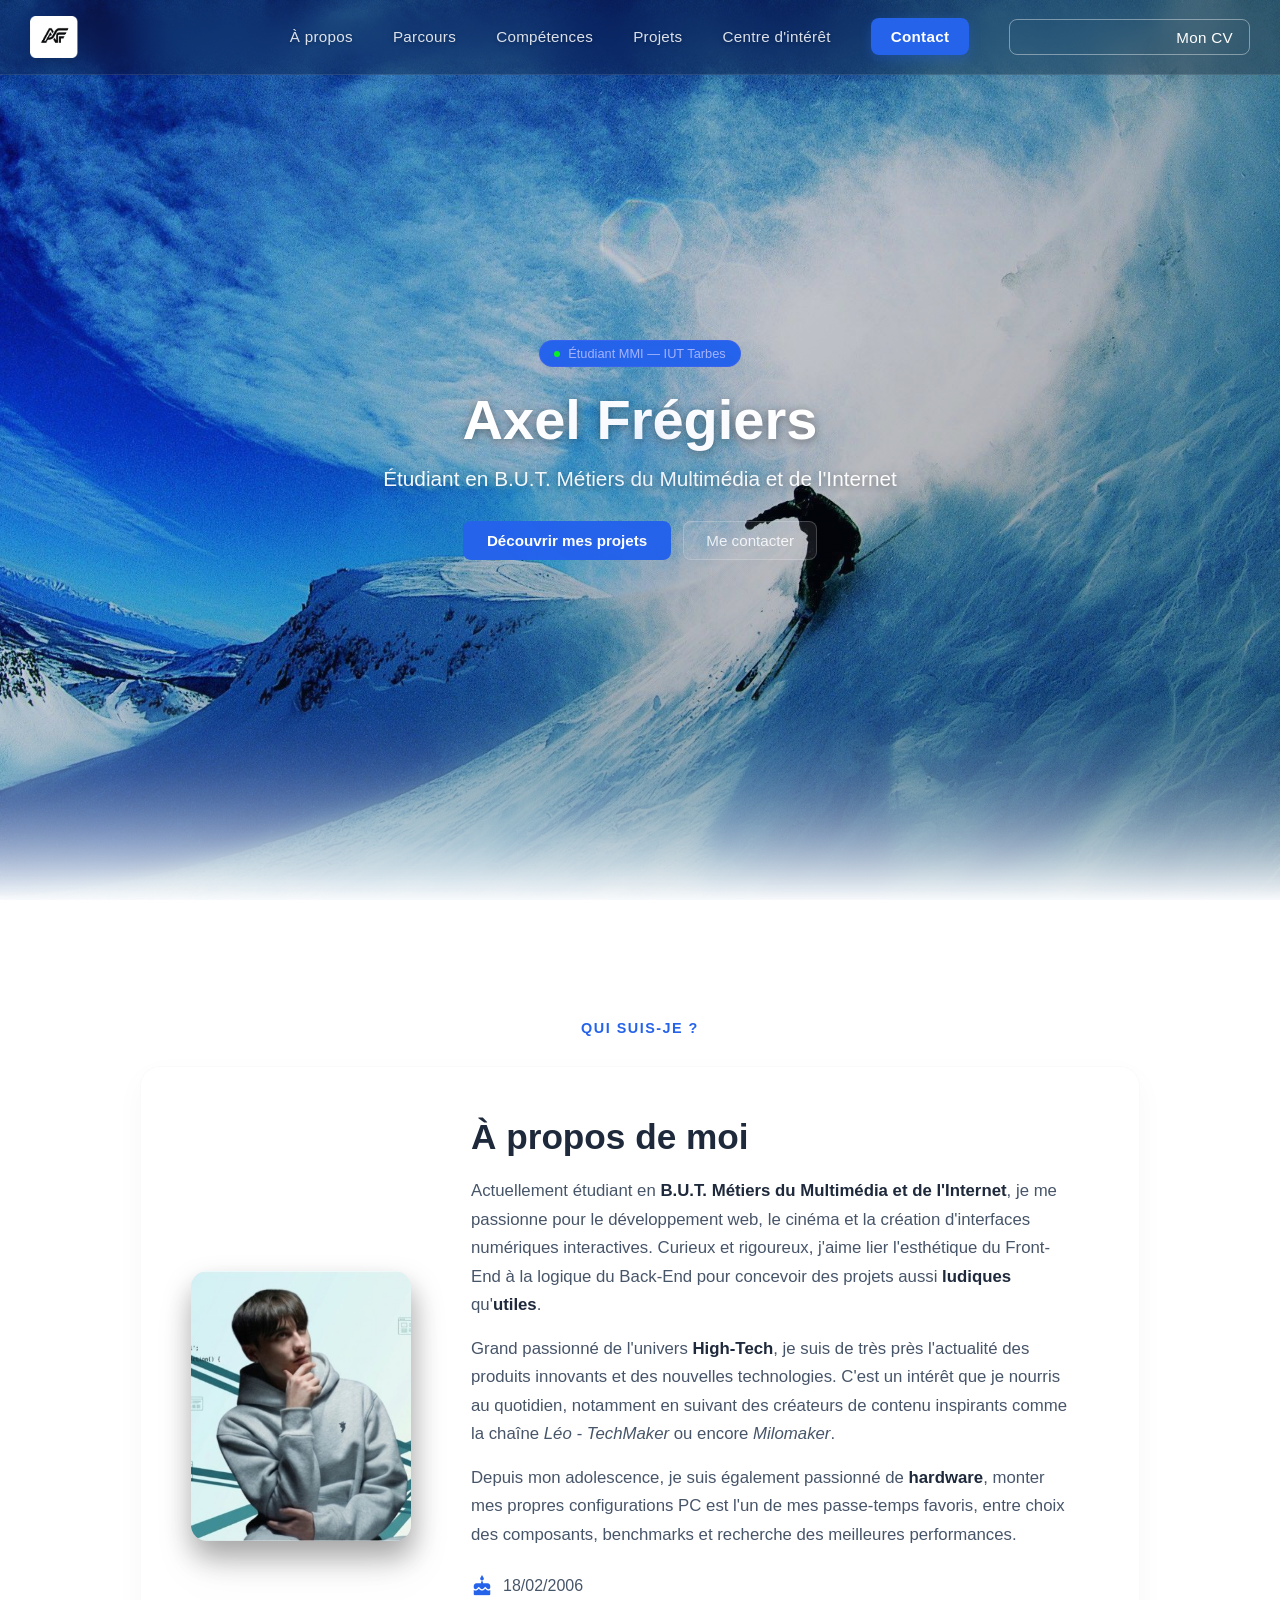
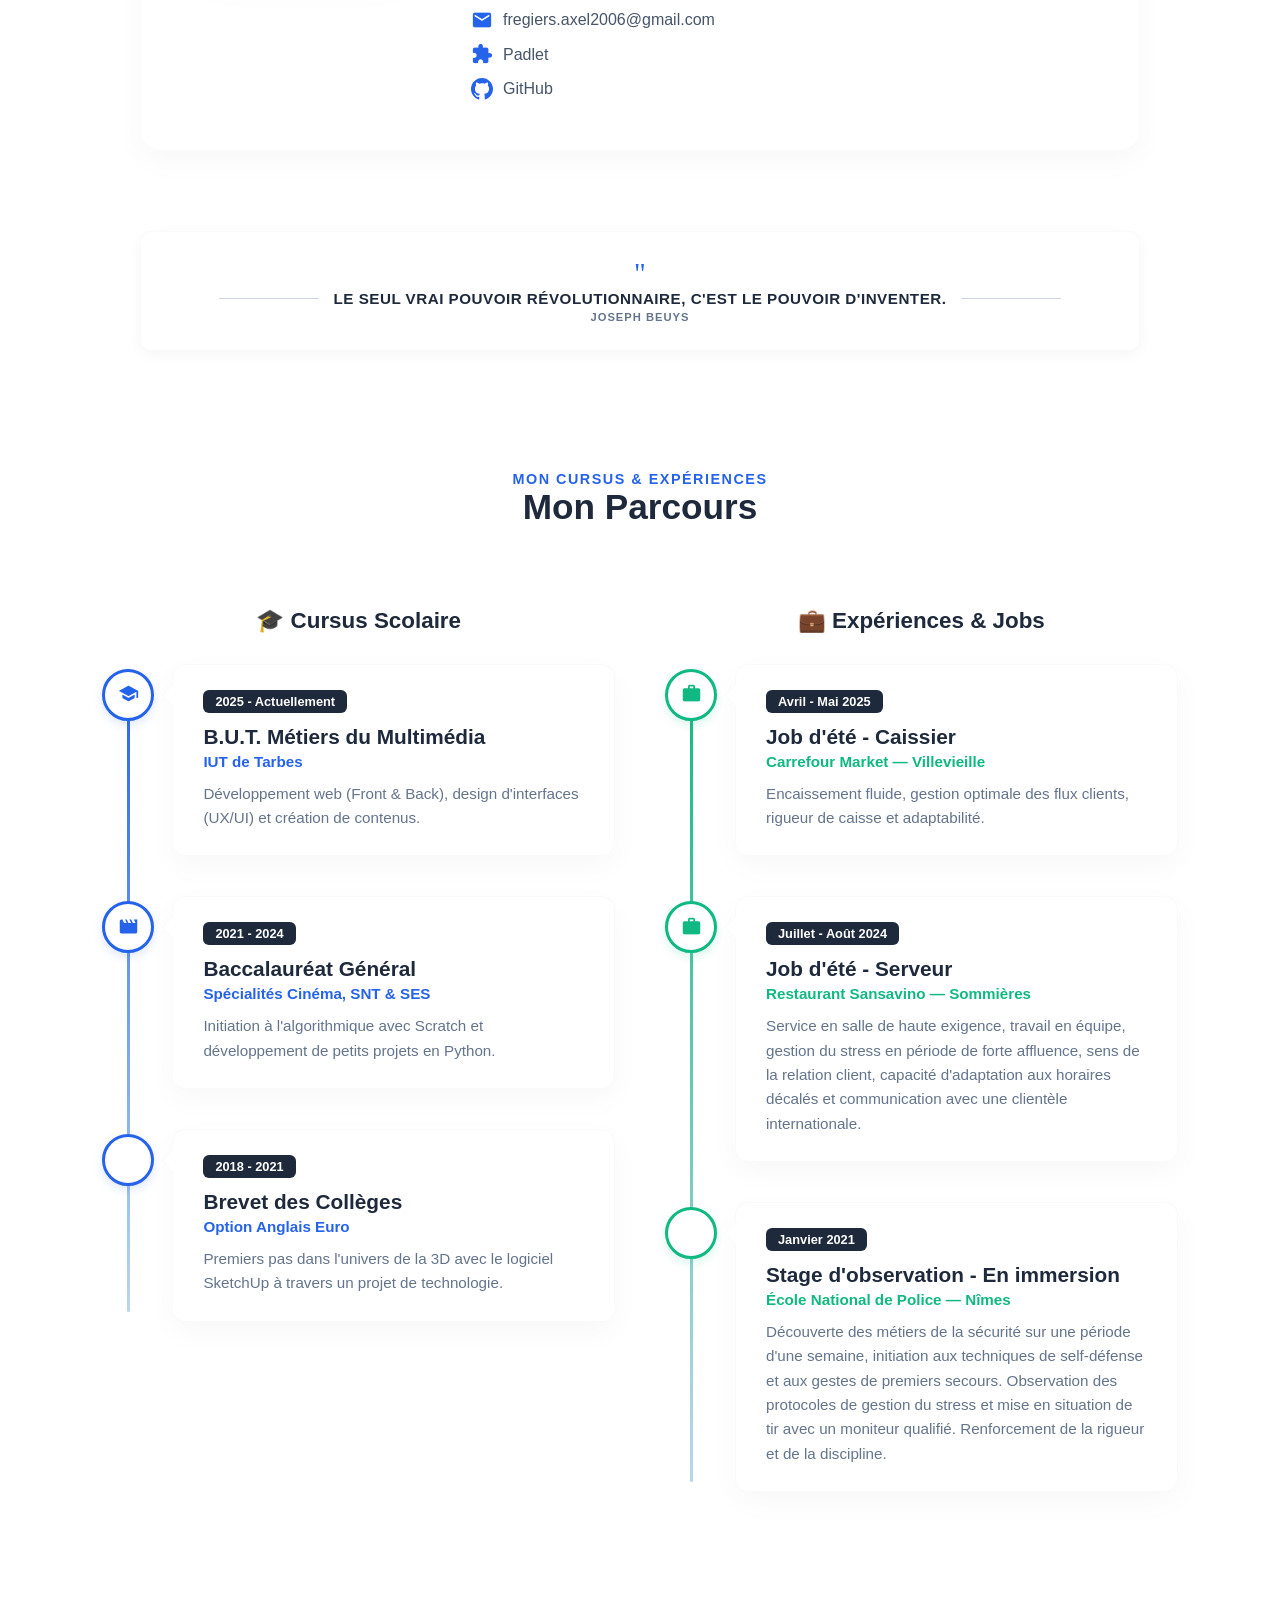
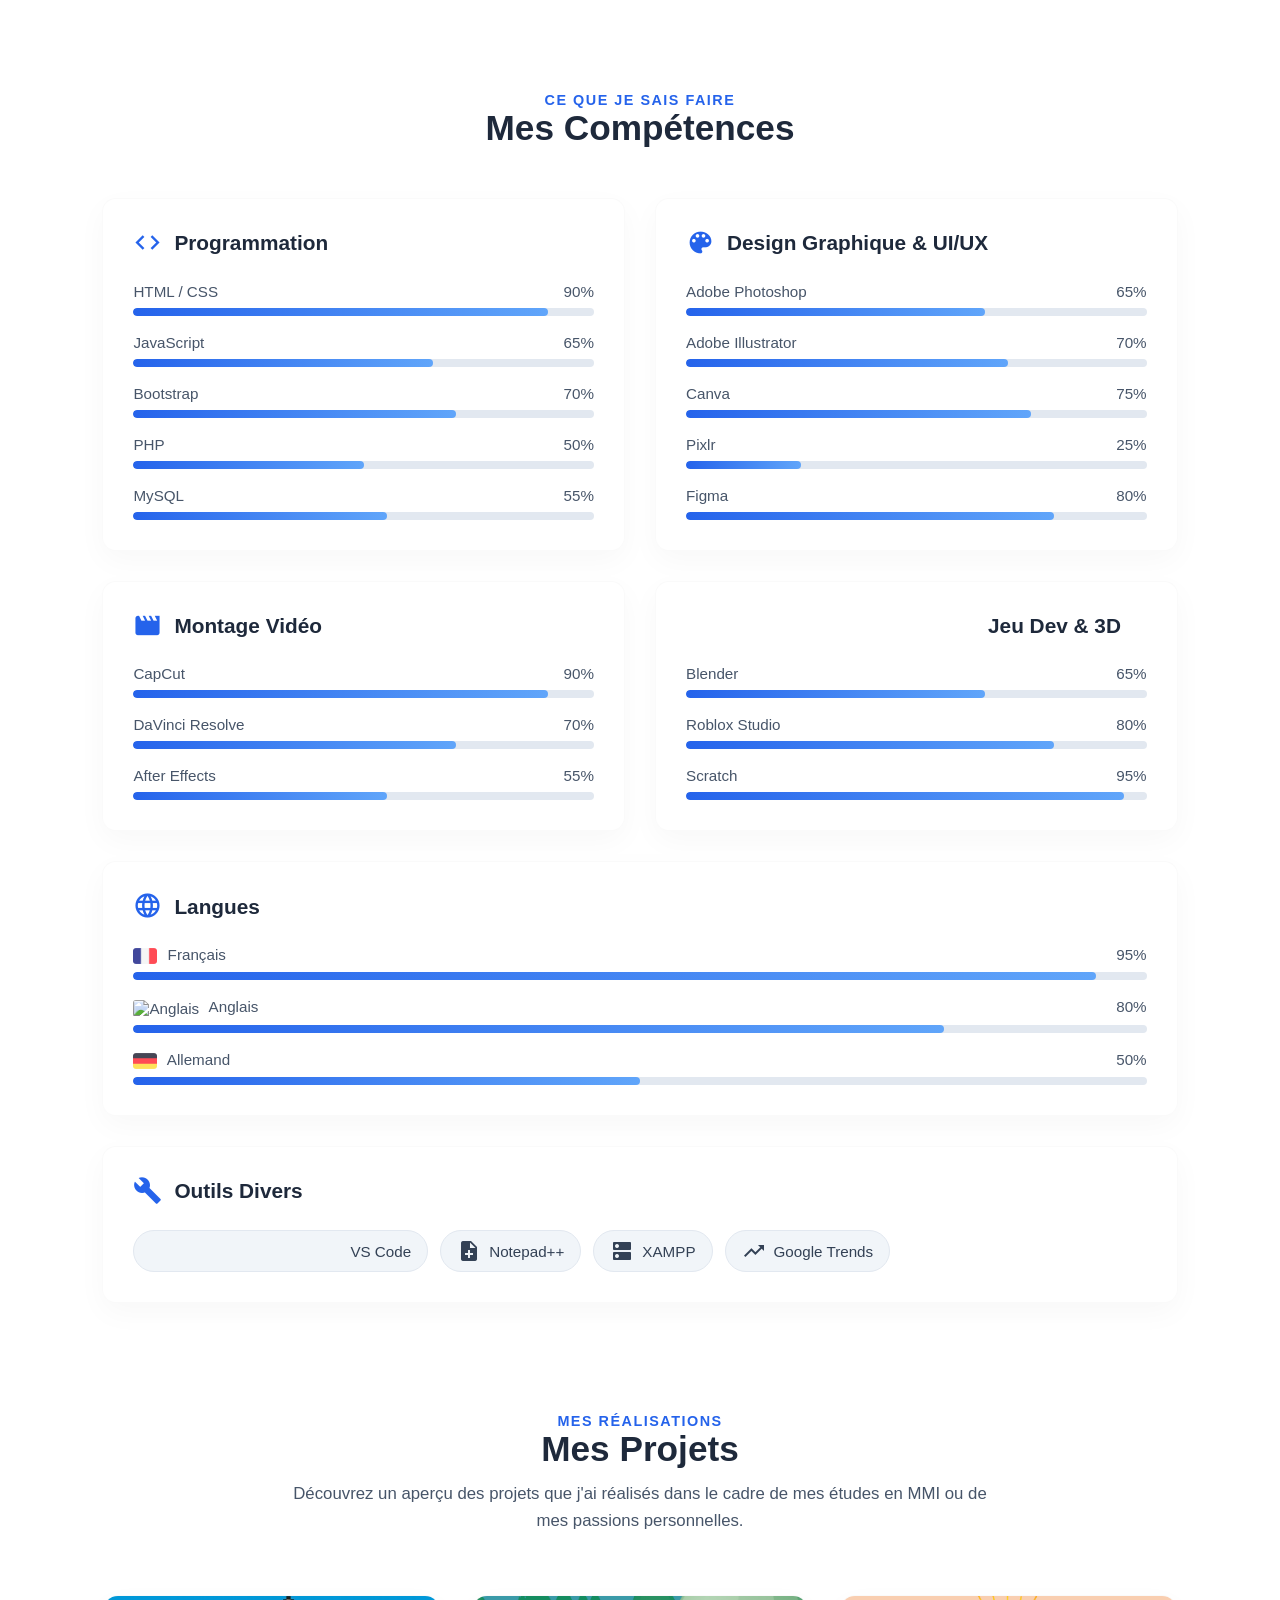
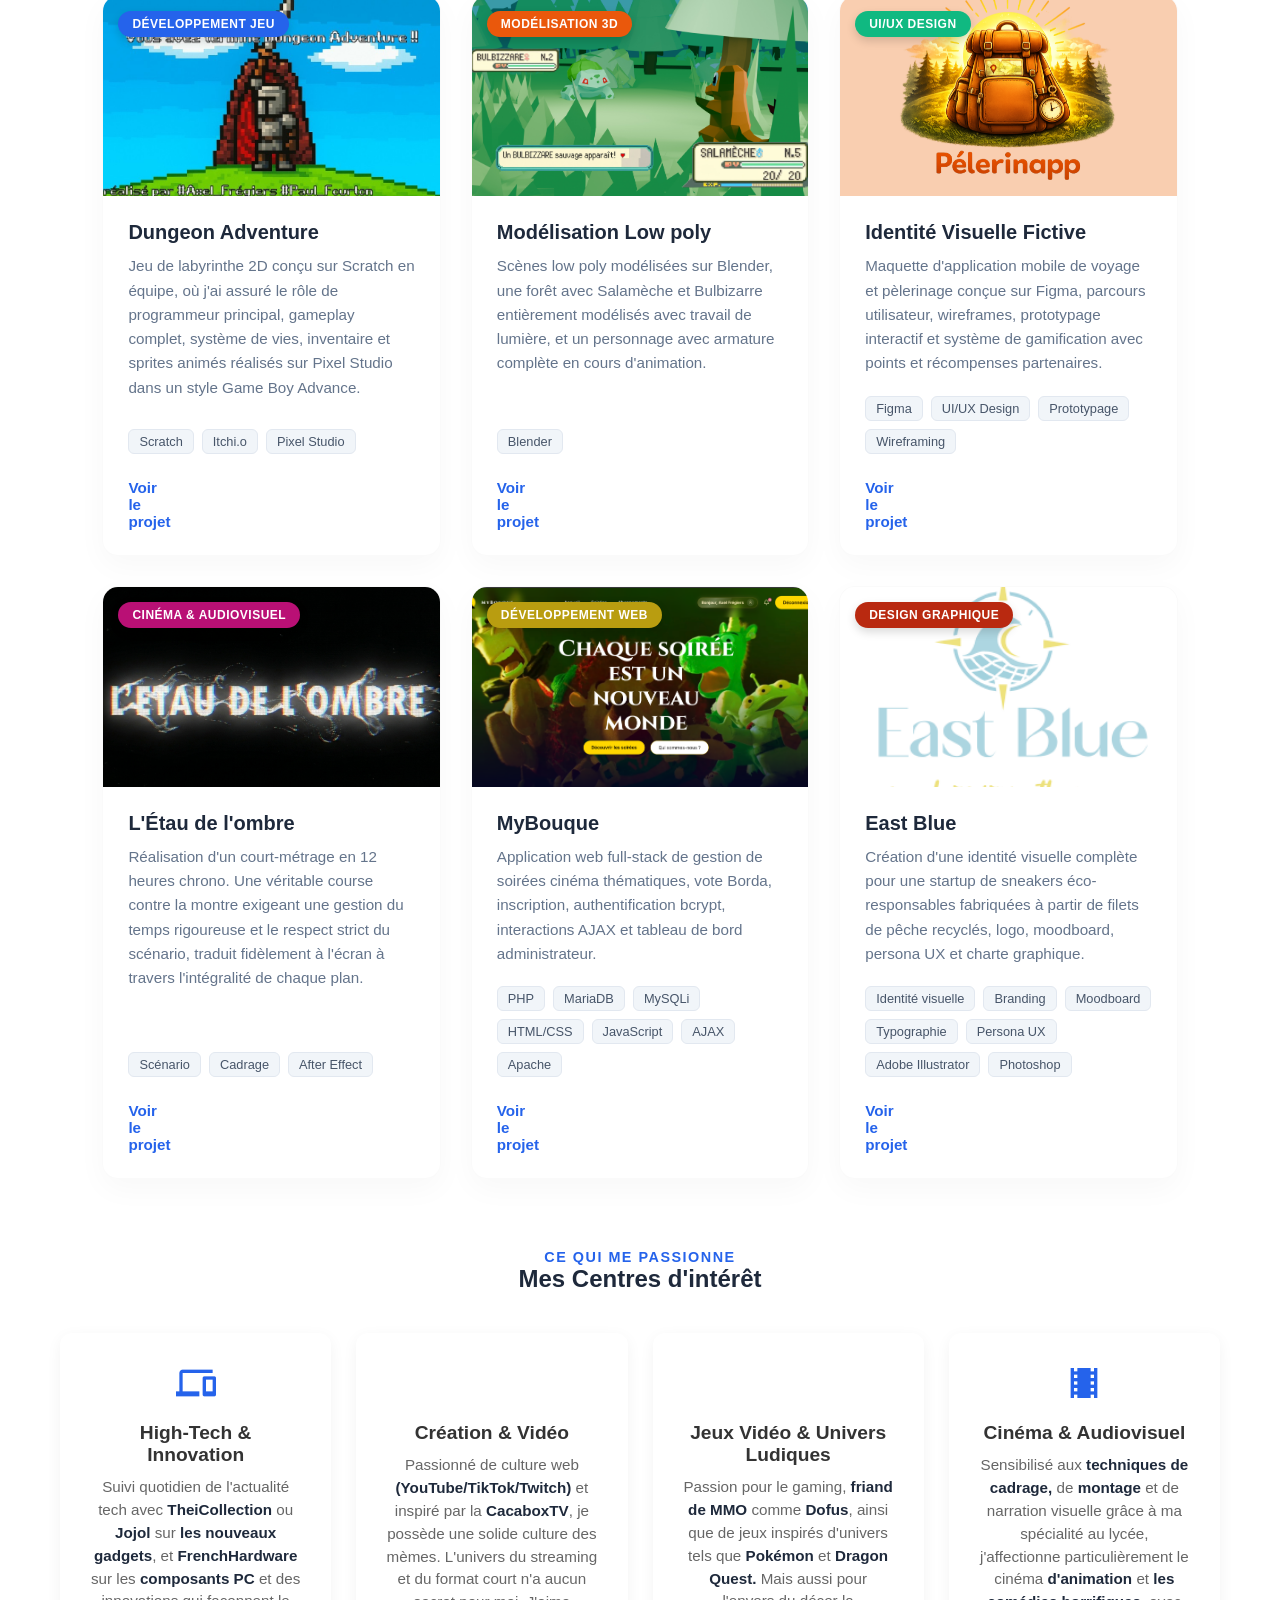
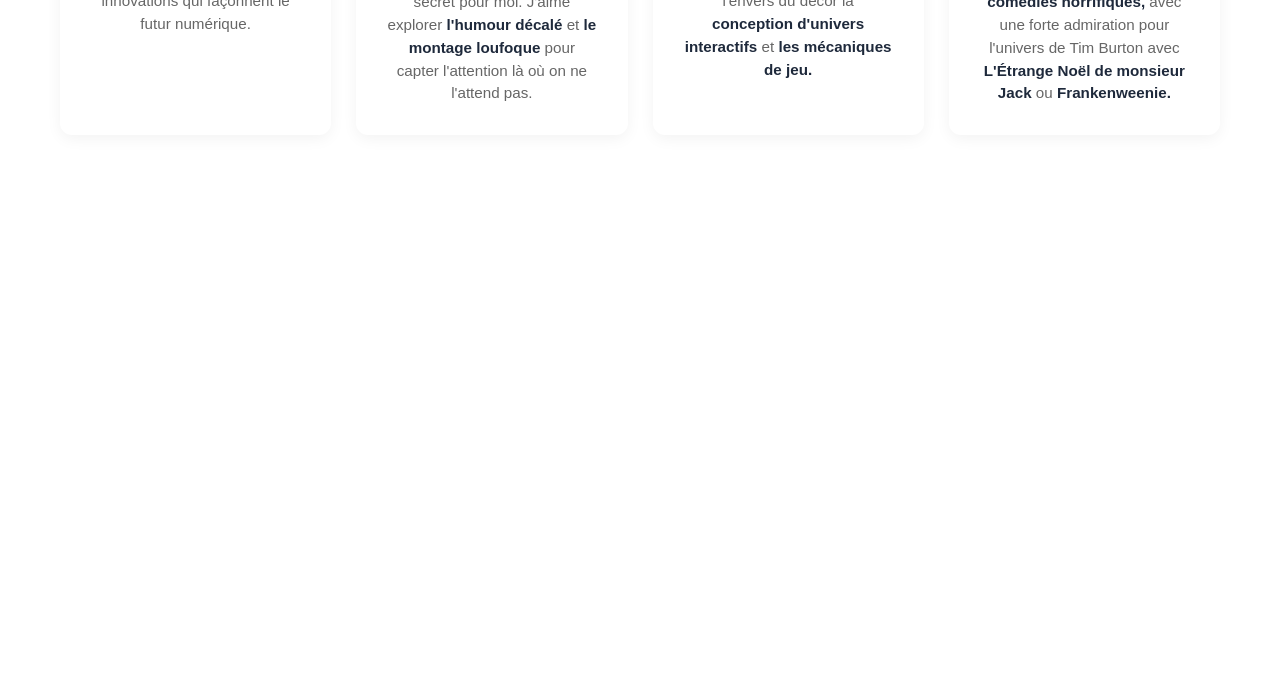
==== index.html @ 41a66f43 "Update index.html" ====
<!DOCTYPE html>
<html lang="fr">

<head>
    <meta charset="UTF-8">
    <meta name="viewport" content="width=device-width, initial-scale=1.0">
    <meta name="author" content="FRÉGIERS Axel">
    <title>Axel Frégiers | Portfolio</title>
    <link rel="stylesheet" href="style.css">
    <link rel="shortcut icon" href="img/icon.png" type="image/png">
    <link rel="stylesheet" href="https://fonts.googleapis.com/icon?family=Material+Icons">
</head>

<body>

    <!-- INTRO LOADER -->
<div id="intro-loader">
    <img src="img/icon-removebg-preview.png" alt="AF" class="loader-logo">
    <div class="loader-bar-wrapper">
        <div class="loader-bar-fill"></div>
    </div>
    <div class="loader-subtitle">Axel Frégiers | Portfolio</div>
</div>




    <div id="mouse-glow"></div>
    <div id="cursor-trail"></div>
    <canvas id="particle-canvas"></canvas>
    <header class="main-header">
        <nav class="navbar">
            <div class="logo">
                <a href="#home"><img src="img/icon.png" alt="Logo Axel Frégiers"></a>
            </div>

            <!-- BOUTON HAMBURGER (mobile uniquement) -->
            <button class="hamburger" id="hamburger-btn" aria-label="Ouvrir le menu" aria-expanded="false">
                <span class="hamburger-line"></span>
                <span class="hamburger-line"></span>
                <span class="hamburger-line"></span>
            </button>

            <!-- OVERLAY sombre derrière le menu mobile -->
            <div class="nav-overlay" id="nav-overlay"></div>
            
            <ul class="nav-links" id="nav-links">
                <!-- Bouton fermer (mobile uniquement) -->
                <li class="nav-close-item">
                    <button class="nav-close-btn" id="nav-close-btn" aria-label="Fermer le menu">
                        <span class="material-icons">close</span>
                    </button>
                </li>
                <li><a href="#about" class="nav-link-item">À propos</a></li>
                <li><a href="#parcours" class="nav-link-item">Parcours</a></li>
                <li><a href="#competences" class="nav-link-item">Compétences</a></li>
                <li><a href="#projets" class="nav-link-item">Projets</a></li>
                <li><a href="#centre" class="nav-link-item">Centre d'intérêt</a></li>
                <li><a href="#contact" class="btn-contact nav-link-item">Contact</a></li>
                <li><a href="./document/CV_Axel_Fregiers_2026.pdf" download="CV_Axel_Fregiers.pdf" class="btn-cv nav-link-item" target="_blank">
                    <span class="material-icons">download</span>
                   Mon CV
                </a></li>
            </ul>
        </nav>
    </header>

    <!-- TOUT TON CONTENU DOIT RESTER DANS LE <main> -->
    <main>
        
        <!-- SECTION 1 : HERO -->
        <section class="hero" id="home">
            
            <div class="hero-content">
                <span class="hero-badge">Étudiant MMI — IUT Tarbes</span>
                <h1>Axel Frégiers</h1>
                <p>Étudiant en B.U.T. Métiers du Multimédia et de l'Internet</p>
                <div class="hero-btns">
                    <a href="#projets" class="btn-primary">Découvrir mes projets</a>
                    <a href="#contact" class="btn-outline">Me contacter</a>
                </div>
            </div>
        </section>

       <!-- SECTION 2 : ABOUT -->
<section id="about" class="abt-container">
    <span class="abt-subtitle reveal">Qui suis-je ?</span>

    <div class="abt-card reveal">
        <div class="abt-img">
            <img src="img/profile.jpeg" alt="Photo de profil d'Axel Frégiers">
        </div>

        <div class="abt-text">
            <h2>À propos de moi</h2>
            
           <p>
    Actuellement étudiant en <strong>B.U.T. Métiers du Multimédia et de l'Internet</strong>, 
    je me passionne pour le développement web, le cinéma et la création d'interfaces numériques interactives. 
    Curieux et rigoureux, j'aime lier l'esthétique du Front-End à la logique du Back-End pour concevoir 
    des projets aussi <strong>ludiques</strong> qu'<strong>utiles</strong>.
</p>

<p>
    Grand passionné de l'univers <strong>High-Tech</strong>, je suis de très près l'actualité des produits innovants 
    et des nouvelles technologies. C'est un intérêt que je nourris au quotidien, notamment en suivant des créateurs 
    de contenu inspirants comme la chaîne <em>Léo - TechMaker</em> ou encore <em>Milomaker</em>.
</p>

<p>
    Depuis mon adolescence, je suis également passionné de <strong>hardware</strong>, monter 
    mes propres configurations PC est l'un de mes passe-temps favoris, entre choix des composants, 
    benchmarks et recherche des meilleures performances.
</p>
            
            <div class="abt-icons">
                <div class="icon-item">
                    <span class="material-icons">cake</span>
                    <span class="icon-text">18/02/2006</span>
                </div>
                <div class="icon-item">
                    <span class="material-icons">mail</span>
                    <span class="icon-text">fregiers.axel2006@gmail.com</span>
                </div>
                <div class="icon-item">
                    <span class="material-icons">extension</span>
                    <span class="icon-text"><a href="https://padlet.com/axelfregiers/porfolio-axel-15xl60ik4n76cm0e" target="_blank">Padlet</a></span>
                </div>
                <div class="icon-item">
    <svg class="material-icons"  xmlns="http://www.w3.org/2000/svg" width="22" height="22" viewBox="0 0 24 24" fill="#2563eb">
        <path d="M12 0C5.374 0 0 5.373 0 12c0 5.302 3.438 9.8 8.207 11.387.599.111.793-.261.793-.577v-2.234c-3.338.726-4.033-1.416-4.033-1.416-.546-1.387-1.333-1.756-1.333-1.756-1.089-.745.083-.729.083-.729 1.205.084 1.839 1.237 1.839 1.237 1.07 1.834 2.807 1.304 3.492.997.107-.775.418-1.305.762-1.604-2.665-.305-5.467-1.334-5.467-5.931 0-1.311.469-2.381 1.236-3.221-.124-.303-.535-1.524.117-3.176 0 0 1.008-.322 3.301 1.23A11.509 11.509 0 0 1 12 5.803c1.02.005 2.047.138 3.006.404 2.291-1.552 3.297-1.23 3.297-1.23.653 1.653.242 2.874.118 3.176.77.84 1.235 1.911 1.235 3.221 0 4.609-2.807 5.624-5.479 5.921.43.372.823 1.102.823 2.222v3.293c0 .319.192.694.801.576C20.566 21.797 24 17.3 24 12c0-6.627-5.373-12-12-12z"/>
    </svg>
    <span class="icon-text"><a href="https://github.com/fregiersaxel2006-svg" target="_blank">GitHub</a></span>
</div>
            </div>  
        </div>
    </div>
</section>

       <!-- SECTION 3 : citation philosophique -->

<section class="philo-container">
    <div class="philo-card reveal">
        <div class="philo-content">
            <span class="philo-icon">"</span>
            <p class="philo-quote">Le seul vrai pouvoir révolutionnaire, c'est le pouvoir d'inventer.</p>
            <span class="philo-author">Joseph Beuys</span>
        </div>
    </div>
</section>


       <!-- SECTION 4 : PARCOURS (TIMELINES MULTIPLES) -->
<section id="parcours" class="timeline-container reveal">
    <div class="timeline-header"> 
        <span class="abt-subtitle">Mon Cursus & Expériences</span>
        <h2>Mon Parcours</h2>
    </div>

    <!-- Conteneur global pour aligner les deux timelines -->
    <div class="timelines-wrapper">

        <!-- ================= TIMELINE ÉTUDES (BLEUE) ================= -->
        <div class="timeline-column">
            <h3 class="timeline-section-title">🎓 Cursus Scolaire</h3>
            <div class="timeline">
                <div class="timeline-line"></div>

                <!-- Élément 1 : B.U.T MMI -->
                <div class="timeline-item">
                    <div class="timeline-dot">
                        <span class="material-icons">school</span>
                    </div>
                    <div class="timeline-content">
                        <span class="timeline-date">2025 - Actuellement</span>
                        <h3>B.U.T. Métiers du Multimédia</h3>
                        <h4>IUT de Tarbes</h4>
                        <p>Développement web (Front & Back), design d'interfaces (UX/UI) et création de contenus.</p>
                    </div>
                </div>

                <!-- Élément 2 : Baccalauréat -->
                <div class="timeline-item">
                    <div class="timeline-dot">
                        <span class="material-icons">movie</span>
                    </div>
                    <div class="timeline-content">
                        <span class="timeline-date">2021 - 2024</span>
                        <h3>Baccalauréat Général</h3>
                        <h4>Spécialités Cinéma, SNT & SES</h4>
                        <p>Initiation à l'algorithmique avec Scratch et développement de petits projets en Python.</p>
                    </div>
                </div>

                <!-- Élément 3 : Brevet -->
                <div class="timeline-item">
                    <div class="timeline-dot">
                        <span class="material-icons">view_in_ar</span>
                    </div>
                    <div class="timeline-content">
                        <span class="timeline-date">2018 - 2021</span>
                        <h3>Brevet des Collèges</h3>
                        <h4>Option Anglais Euro</h4>
                        <p>Premiers pas dans l'univers de la 3D avec le logiciel SketchUp à travers un projet de technologie.</p>
                    </div>
                </div>
            </div>
        </div>

        <!-- ================= TIMELINE JOBS (VERTE) ================= -->
        <div class="timeline-column">
            <h3 class="timeline-section-title">💼 Expériences & Jobs</h3>
            <div class="timeline timeline-pro"> <!-- Note la classe 'timeline-pro' pour cibler le vert -->
                <div class="timeline-line"></div>

                <!-- Job d'été 1 -->
                <div class="timeline-item">
                    <div class="timeline-dot">
                        <span class="material-icons">work</span>
                    </div>
                    <div class="timeline-content">
                        <span class="timeline-date">Avril - Mai 2025</span>
                        <h3>Job d'été - Caissier</h3>
                        <h4>Carrefour Market — Villevieille</h4>
                        <p>Encaissement fluide, gestion optimale des flux clients, rigueur de caisse et adaptabilité.</p>
                    </div>
                </div>

                  <!-- Job d'été 2 -->
                <div class="timeline-item">
                    <div class="timeline-dot">
                        <span class="material-icons">work</span>
                    </div>
                    <div class="timeline-content">
                        <span class="timeline-date">Juillet - Août 2024</span>
                        <h3>Job d'été - Serveur</h3>
                        <h4>Restaurant Sansavino — Sommières</h4>
                        <p>Service en salle de haute exigence, travail en équipe, gestion du stress en période de forte affluence, sens de la relation client, capacité d'adaptation aux horaires décalés et communication avec une clientèle internationale.</p>
                    </div>
                </div>

                   <!-- Job d'été 3 -->
                <div class="timeline-item">
                    <div class="timeline-dot">
                        <span class="material-icons">local_police</span>
                    </div>
                    <div class="timeline-content">
                        <span class="timeline-date">Janvier 2021</span>
                        <h3>Stage d'observation - En immersion </h3>
                        <h4>École National de Police — Nîmes</h4>
                        <p>Découverte des métiers de la sécurité sur une période d'une semaine, initiation aux techniques de self-défense et aux gestes de premiers secours. Observation des protocoles de gestion du stress et mise en situation de tir avec un moniteur qualifié. Renforcement de la rigueur et de la discipline.</p>
                    </div>
                </div>
              
            </div>
        </div>

        

    </div>
</section>

<!-- SECTION 5 : COMPÉTENCES -->
        <section id="competences" class="skills-container reveal">
            <div class="skills-header">
                <span class="abt-subtitle">Ce que je sais faire</span>
                <h2>Mes Compétences</h2>
            </div>

            <div class="skills-grid">
                
                <!-- Catégorie 1 : Programmation -->
                <div class="skills-card">
                    <div class="card-header-icon">
                        <span class="material-icons">code</span>
                        <h3>Programmation</h3>
                    </div>
                    <div class="skills-list">
                        <div class="skill-item">
                            <div class="skill-info"><span>HTML / CSS</span><span>90%</span></div>
                            <div class="progress-bar"><div class="progress-fill" data-width="90%"></div></div>
                        </div>
                        <div class="skill-item">
                            <div class="skill-info"><span>JavaScript</span><span>65%</span></div>
                            <div class="progress-bar"><div class="progress-fill" data-width="65%"></div></div>
                        </div>
                         <div class="skill-item">
                            <div class="skill-info"><span>Bootstrap</span><span>70%</span></div>
                            <div class="progress-bar"><div class="progress-fill" data-width="70%"></div></div>
                        </div>
                        <div class="skill-item">
                            <div class="skill-info"><span>PHP</span><span>50%</span></div>
                            <div class="progress-bar"><div class="progress-fill" data-width="50%"></div></div>
                        </div>
                        <div class="skill-item">
                            <div class="skill-info"><span>MySQL</span><span>55%</span></div>
                            <div class="progress-bar"><div class="progress-fill" data-width="55%"></div></div>
                        </div>
                    </div>
                </div>

                <!-- Catégorie 2 : Logiciels Graphiques -->
                <div class="skills-card">
                    <div class="card-header-icon">
                        <span class="material-icons">palette</span>
                        <h3>Design Graphique & UI/UX</h3>
                    </div>
                    <div class="skills-list">
                        <div class="skill-item">
                            <div class="skill-info"><span>Adobe Photoshop</span><span>65%</span></div>
                            <div class="progress-bar"><div class="progress-fill" data-width="65%"></div></div>
                        </div>
                        <div class="skill-item">
                            <div class="skill-info"><span>Adobe Illustrator</span><span>70%</span></div>
                            <div class="progress-bar"><div class="progress-fill" data-width="70%"></div></div>
                        </div>
                        <div class="skill-item">
                            <div class="skill-info"><span>Canva</span><span>75%</span></div>
                            <div class="progress-bar"><div class="progress-fill" data-width="75%"></div></div>
                        </div>
                        <div class="skill-item">
                            <div class="skill-info"><span>Pixlr</span><span>25%</span></div>
                            <div class="progress-bar"><div class="progress-fill" data-width="25%"></div></div>
                        </div>
                        <div class="skill-item">
                            <div class="skill-info"><span>Figma</span><span>80%</span></div>
                            <div class="progress-bar"><div class="progress-fill" data-width="80%"></div></div>
                        </div>
                    </div>
                </div>

                <!-- Catégorie 3 : Logiciels de Montage -->
                <div class="skills-card">
                    <div class="card-header-icon">
                        <span class="material-icons">movie_creation</span>
                        <h3>Montage Vidéo</h3>
                    </div>
                    <div class="skills-list">
                        <div class="skill-item">
                            <div class="skill-info"><span>CapCut</span><span>90%</span></div>
                            <div class="progress-bar"><div class="progress-fill" data-width="90%"></div></div>
                        </div>
                            <div class="skill-item">
                            <div class="skill-info"><span>DaVinci Resolve</span><span>70%</span></div>
                            <div class="progress-bar"><div class="progress-fill" data-width="70%"></div></div>
                        </div>
                        <div class="skill-item">
                            <div class="skill-info"><span>After Effects</span><span>55%</span></div>
                            <div class="progress-bar"><div class="progress-fill" data-width="55%"></div></div>
                        </div>
                    </div>
                </div>

                <!-- Catégorie 4 : Jeu Dev & 3D -->
                <div class="skills-card">
                    <div class="card-header-icon">
                        <span class="material-icons">view_in_ar</span>
                        <h3>Jeu Dev & 3D</h3>
                    </div>
                    <div class="skills-list">
                        <div class="skill-item">
                            <div class="skill-info"><span>Blender</span><span>65%</span></div>
                            <div class="progress-bar"><div class="progress-fill" data-width="65%"></div></div>
                        </div>
                        <div class="skill-item">
                            <div class="skill-info"><span>Roblox Studio</span><span>80%</span></div>
                            <div class="progress-bar"><div class="progress-fill" data-width="80%"></div></div>
                        </div>
                        <div class="skill-item">
                            <div class="skill-info"><span>Scratch</span><span>95%</span></div>
                            <div class="progress-bar"><div class="progress-fill" data-width="95%"></div></div>
                        </div>
                    </div>
                </div>

                 <!-- Catégorie 5 : Langues -->
<div class="skills-card text-fullwidth">
    <div class="card-header-icon">
        <span class="material-icons">language</span>
        <h3>Langues</h3>
    </div>
    <div class="skills-list">
        <div class="skill-item">
            <div class="skill-info">
                <span><img src="img/fr.png" alt="Français" class="flag-icon"> Français</span>
                <span>95%</span>
            </div>
            <div class="progress-bar"><div class="progress-fill" data-width="95%"></div></div>
        </div>
        <div class="skill-item">
            <div class="skill-info">
                <span><img src="img/uk.png" alt="Anglais" class="flag-icon"> Anglais</span>
                <span>80%</span>
            </div>
            <div class="progress-bar"><div class="progress-fill" data-width="80%"></div></div>
        </div>
        <div class="skill-item">
            <div class="skill-info">
                <span><img src="img/de.png" alt="Allemand" class="flag-icon"> Allemand</span>
                <span>50%</span>
            </div>
            <div class="progress-bar"><div class="progress-fill" data-width="50%"></div></div>
        </div>
    </div>
</div>

                <!-- Catégorie 6 : Outils Divers -->
                <div class="skills-card text-fullwidth">
                    <div class="card-header-icon">
                        <span class="material-icons">build</span>
                        <h3>Outils Divers</h3>
                    </div>
                    <div class="skills-list tools-flex">
                        <div class="tool-tag tag-vscode"><span class="material-icons">terminal</span> VS Code</div>
                        <div class="tool-tag tag-notepad"><span class="material-icons">note_add</span> Notepad++</div>
                        <div class="tool-tag tag-xampp"><span class="material-icons">dns</span> XAMPP</div>
                        <div class="tool-tag tag-trends"><span class="material-icons">trending_up</span> Google Trends</div>
                    </div>
                </div>

            </div>
        </section>

        <section id="projets" class="projects-container reveal">
            <div class="projects-header">
                <span class="abt-subtitle">Mes réalisations</span>
                <h2>Mes Projets</h2>
                <p class="projects-intro">Découvrez un aperçu des projets que j'ai réalisés dans le cadre de mes études en MMI ou de mes passions personnelles.</p>
            </div>

            <div class="projects-grid">
                
                <div class="project-card">
                    <div class="project-img-wrapper">
                        <img src="img/dungeon-adventure.jpg" alt="Capture d'un projet web">
                        <span class="project-badge badge-jeu">Développement Jeu</span>
                    </div>
                    <div class="project-info">
                        <h3>Dungeon Adventure</h3>
                        <p>Jeu de labyrinthe 2D conçu sur Scratch en équipe, où j'ai assuré le rôle de programmeur principal, gameplay complet, système de vies, inventaire et sprites animés réalisés sur Pixel Studio dans un style Game Boy Advance.</p>
                        <div class="project-techs">
                            <span>Scratch</span>
                            <span>Itchi.o</span>
                            <span>Pixel Studio</span>
                        </div>
                        <a href="projets.html#dungeon-adventure" class="btn-project-link">Voir le projet <span class="material-icons">arrow_right_alt</span></a>
                    </div>
                </div>

                <div class="project-card">
                    <div class="project-img-wrapper">
                        <img src="img/blender7.jpg" alt="Capture projet 3D / Jeu">
                        <span class="project-badge badge-3d">Modélisation 3D</span>
                    </div>
                    <div class="project-info">
                        <h3>Modélisation Low poly</h3>
                        <p>Scènes low poly modélisées sur Blender, une forêt avec Salamèche et Bulbizarre entièrement modélisés avec travail de lumière, et un personnage avec armature complète en cours d'animation.</p>
                        <div class="project-techs">
                            <span>Blender</span>
                        </div>
                        <a href="projets.html#3d" class="btn-project-link">Voir le projet <span class="material-icons">arrow_right_alt</span></a>
                    </div>
                </div>

                <div class="project-card">
                    <div class="project-img-wrapper">
                        <img src="img/pelemain.png" alt="Capture d'un projet de design">
                        <span class="project-badge badge-design">UI/UX Design</span>
                    </div>
                    <div class="project-info">
                        <h3>Identité Visuelle Fictive</h3>
                        <p>Maquette d'application mobile de voyage et pèlerinage conçue sur Figma, parcours utilisateur, wireframes, prototypage interactif et système de gamification avec points et récompenses partenaires.</p>
                        <div class="project-techs">
                             <span>Figma</span>
                             <span>UI/UX Design</span>
                             <span>Prototypage</span>
                             <span>Wireframing</span>
                        </div>
                        <a href="projets.html#design" class="btn-project-link">Voir le projet <span class="material-icons">arrow_right_alt</span></a>
                    </div>
                </div>

                 <div class="project-card">
                    <div class="project-img-wrapper">
                        <img src="img/etau-de-lombre.png" alt="Projet cinema étau de l'ombre">
                        <span class="project-badge badge-cinema">Cinéma & Audiovisuel</span>
                    </div>
                    <div class="project-info">
                        <h3>L'Étau de l'ombre</h3>
                        <p>Réalisation d'un court-métrage en 12 heures chrono. Une véritable course contre la montre exigeant une gestion du temps rigoureuse et le respect strict du scénario, traduit fidèlement à l'écran à travers l'intégralité de chaque plan.</p>
                        <div class="project-techs">
                            <span>Scénario</span>
                            <span>Cadrage</span>
                            <span>After Effect</span>
                        </div>
                        <a href="projets.html#cinema" class="btn-project-link">Voir le projet <span class="material-icons">arrow_right_alt</span></a>
                    </div>
                </div>
                
                <div class="project-card">
                    <div class="project-img-wrapper">
                        <img src="img/bouque.png" alt="Projet mybouque">
                        <span class="project-badge badge-web">Développement Web</span>
                    </div>
                    <div class="project-info">
                        <h3>MyBouque</h3>
                        <p>Application web full-stack de gestion de soirées cinéma thématiques, vote Borda, inscription, authentification bcrypt, interactions AJAX et tableau de bord administrateur.</p>
                        <div class="project-techs">
                        <span>PHP</span>
                        <span>MariaDB</span>
                        <span>MySQLi</span>
                        <span>HTML/CSS</span>
                        <span>JavaScript</span>
                        <span>AJAX</span>
                        <span>Apache</span>
                        </div>
                        <a href="projets.html#web" class="btn-project-link">Voir le projet <span class="material-icons">arrow_right_alt</span></a>
                    </div>
                </div>

                  <div class="project-card">
                    <div class="project-img-wrapper">
                        <img src="img/east.png" alt="Projet eastblue">
                        <span class="project-badge badge-graphique">Design Graphique</span>
                    </div>
                    <div class="project-info">
                        <h3>East Blue</h3>
                        <p>Création d'une identité visuelle complète pour une startup de sneakers éco-responsables fabriquées à partir de filets de pêche recyclés, logo, moodboard, persona UX et charte graphique.</p>
                        <div class="project-techs">
                        <span>Identité visuelle</span>
                        <span>Branding</span>
                        <span>Moodboard</span>
                        <span>Typographie</span>
                        <span>Persona UX</span>
                        <span>Adobe Illustrator</span>
                        <span>Photoshop</span>
                        </div>
                        <a href="projets.html#graphique" class="btn-project-link">Voir le projet <span class="material-icons">arrow_right_alt</span></a>
                    </div>
                </div>

            </div>
        </section>
                   
        <!-- SECTION 6 : CENTRE D'INTÉRÊT -->
        <section id="centre" class="interests-container reveal">
            <div class="interests-header">
                <span class="abt-subtitle">Ce qui me passionne</span>
                <h2>Mes Centres d'intérêt</h2>
            </div>

            <div class="interests-grid">
                
                <!-- Passion 1 : High-Tech -->
                <div class="interest-card">
                    <div class="interest-icon">
                        <span class="material-icons">devices</span>
                    </div>
                    <h3>High-Tech & Innovation</h3>
                    <p>Suivi quotidien de l'actualité tech avec <strong>TheiCollection</strong> ou <strong>Jojol</strong> sur <strong>les nouveaux gadgets</strong>, et <strong>FrenchHardware</strong> sur les <strong>composants PC</strong> et des innovations qui façonnent le futur numérique.</p>
                </div>

                <!-- Passion 2 : Création de Contenu -->
                <div class="interest-card">
                    <div class="interest-icon">
                        <span class="material-icons">smart_display</span>
                    </div>
                    <h3>Création & Vidéo</h3>
                    <p>Passionné de culture web <strong>(YouTube/TikTok/Twitch)</strong> et inspiré par la <strong>CacaboxTV</strong>, je possède une solide culture des mèmes. L'univers du streaming et du format court n'a aucun secret pour moi. J'aime explorer <strong>l'humour décalé</strong> et <strong>le montage loufoque</strong> pour capter l'attention là où on ne l'attend pas.</p>
                </div>

                <!-- Passion 3 : Gaming & Game Dev -->
                <div class="interest-card">
                    <div class="interest-icon">
                        <span class="material-icons">sports_esports</span>
                    </div>
                    <h3>Jeux Vidéo & Univers Ludiques</h3>
                    <p>Passion pour le gaming, <strong>friand de MMO</strong> comme <strong>Dofus</strong>, ainsi que de jeux inspirés d'univers tels que <strong>Pokémon</strong> et <strong>Dragon Quest.</strong> Mais aussi pour l'envers du décor la <strong>conception d'univers interactifs</strong> et <strong>les mécaniques de jeu.</strong></p>
                </div>

                <!-- Passion 4 : Cinéma -->
                <div class="interest-card">
                    <div class="interest-icon">
                        <span class="material-icons">theaters</span>
                    </div>
                    <h3>Cinéma & Audiovisuel</h3>
                    <p>Sensibilisé aux <strong>techniques de cadrage,</strong> de <strong>montage</strong> et de narration visuelle grâce à ma spécialité au lycée, j'affectionne particulièrement le cinéma <strong>d'animation</strong> et <strong>les comédies horrifiques,</strong> avec une forte admiration pour l'univers de Tim Burton avec <strong>L'Étrange Noël de monsieur Jack</strong> ou <strong>Frankenweenie.</strong></p>
                </div>

            </div>
        </section>

    </main> 

   <!--SECTION 7 : FOOTER -->

<footer class="main-footer reveal" id="contact">
    <div class="footer-content">
        
        <div class="footer-brand">
            <div class="footer-logos">
                <a href="#home"><img src="img/icon.png" alt="Logo Axel Frégiers" class="footer-logo"></a>
                <a href="https://www.iut-tarbes.fr/" target="_blank"><img src="img/UTTOP-logo.png" alt="Logo IUT Tarbes" class="UTTOP-logo"></a>
            </div>
            
            <div class="footer-title">
                <h3>Axel Frégiers</h3>
                <p>Étudiant en Métiers du Multimédia et de l'Internet. Passionné par l'univers High-Tech, le développement web et le cinéma.</p>
            </div>
        </div>

        <div class="footer-links-col">
            <h4>Navigation</h4>
            <ul class="footer-links">
                <li><a href="#home">Accueil</a></li>
                <li><a href="#about">À propos</a></li>
                <li><a href="#parcours">Parcours</a></li>
                <li><a href="#competences">Compétences</a></li>
                <li><a href="#projets">Projets</a></li>
            </ul>
        </div>

        <div class="footer-contact-col">
            <h4>Contact</h4>
            <div class="footer-contact-item">
                <span class="material-icons">mail</span>
                <a href="mailto:fregiers.axel2006@gmail.com">fregiers.axel2006@gmail.com</a>
            </div>

            <div class="footer-contact-item">
                <svg xmlns="http://www.w3.org/2000/svg" width="20" height="20" viewBox="0 0 127.14 96.36">
                    <path fill="" d="M107.7,8.07A105.15,105.15,0,0,0,81.47,0a72.06,72.06,0,0,0-3.36,6.83A97.68,97.68,0,0,0,49,6.83,72.37,72.37,0,0,0,45.64,0,105.89,105.89,0,0,0,19.39,8.09C2.79,32.65-1.71,56.6.54,80.21h0A105.73,105.73,0,0,0,32.71,96.36,77.7,77.7,0,0,0,39.6,85.25a68.42,68.42,0,0,1-10.85-5.18c.91-.66,1.8-1.34,2.66-2a75.57,75.57,0,0,0,64.32,0c.87.71,1.76,1.39,2.66,2a68.68,68.68,0,0,1-10.87,5.19,77,77,0,0,0,6.89,11.1A105.25,105.25,0,0,0,126.6,80.22h0C129.24,52.84,122.09,29.11,107.7,8.07ZM42.45,65.69C36.18,65.69,31,60,31,53s5-12.74,11.43-12.74S54,46,53.89,53,48.84,65.69,42.45,65.69Zm42.24,0C78.41,65.69,73.25,60,73.25,53s5-12.74,11.44-12.74S96.23,46,96.12,53,91.08,65.69,84.69,65.69Z"/>
                </svg>
                <a href="https://discord.com/users/445197238688415747" target="_blank">Discord</a>
            </div>

            <div class="footer-contact-item">
                <svg xmlns="http://www.w3.org/2000/svg" width="20" height="20" viewBox="0 0 24 24" fill="#94a3b8">
                    <path d="M20.447 20.452h-3.554v-5.569c0-1.328-.027-3.037-1.852-3.037-1.853 0-2.136 1.445-2.136 2.939v5.667H9.351V9h3.414v1.561h.046c.477-.9 1.637-1.85 3.37-1.85 3.601 0 4.267 2.37 4.267 5.455v6.286zM5.337 7.433a2.062 2.062 0 0 1-2.063-2.065 2.064 2.064 0 1 1 2.063 2.065zm1.782 13.019H3.555V9h3.564v11.452zM22.225 0H1.771C.792 0 0 .774 0 1.729v20.542C0 23.227.792 24 1.771 24h20.451C23.2 24 24 23.227 24 22.271V1.729C24 .774 23.2 0 22.222 0h.003z"/>
                </svg>
                <a href="https://www.linkedin.com/in/axel-fregiers-385538313/" target="_blank">LinkedIn</a>
            </div>

            <div class="footer-contact-item">
                <svg xmlns="http://www.w3.org/2000/svg" width="20" height="20" viewBox="0 0 24 24" fill="#94a3b8">
                    <path d="M12 2.163c3.204 0 3.584.012 4.85.07 3.252.148 4.771 1.691 4.919 4.919.058 1.265.069 1.645.069 4.849 0 3.205-.012 3.584-.069 4.849-.149 3.225-1.664 4.771-4.919 4.919-1.266.058-1.644.07-4.85.07-3.204 0-3.584-.012-4.849-.07-3.26-.149-4.771-1.699-4.919-4.92-.058-1.265-.07-1.644-.07-4.849 0-3.204.013-3.583.07-4.849.149-3.227 1.664-4.771 4.919-4.919 1.266-.057 1.645-.069 4.849-.069zm0-2.163c-3.259 0-3.667.014-4.947.072-4.358.2-6.78 2.618-6.98 6.98-.059 1.281-.073 1.689-.073 4.948 0 3.259.014 3.668.072 4.948.2 4.358 2.618 6.78 6.98 6.98 1.281.058 1.689.072 4.948.072 3.259 0 3.668-.014 4.948-.072 4.354-.2 6.782-2.618 6.979-6.98.059-1.28.073-1.689.073-4.948 0 3.259-.014-3.667-.072-4.947-.196-4.354-2.617-6.78-6.979-6.98-1.281-.059-1.69-.073-4.949-.073zm0 5.838a6.162 6.162 0 1 0 0 12.324 6.162 6.162 0 0 0 0-12.324zM12 16a4 4 0 1 1 0-8 4 4 0 0 1 0 8zm6.406-11.845a1.44 1.44 0 1 0 0 2.881 1.44 1.44 0 0 0 0-2.881z"/>
                </svg>
                <a href="https://instagram.com/axel.fr3" target="_blank">Instagram</a>
            </div>
        </div>

    </div>

    <div class="footer-bottom">
        <p>&copy; 2026 Axel Frégiers. N'hésitez pas à me contacter <em style="color: #94a3b8;">par e-mail</em> ou par <em style="color: #94a3b8;"> téléphone</em> si vous avez des questions.</p>
    </div>
</footer>


<script>
const canvas = document.getElementById('particle-canvas');
const ctx    = canvas.getContext('2d');
let   pts    = [];

const CFG = {
    count : 120,      
    size  : 3,        
    speed : 0.3,       
    r: 99, g: 140, b: 255,
    lines : true,
    lineDist: 150,    
};

function resize() {
    canvas.width  = canvas.offsetWidth;
    canvas.height = canvas.offsetHeight;
}
resize();
window.addEventListener('resize', resize);

function mkPt() {
    const s = 0.8 + Math.random() * (CFG.size - 0.8);
    return {
        x    : Math.random() * canvas.width,
        y    : canvas.height + s,
        s,
        spd  : 0.15 + Math.random() * CFG.speed,
        drift: (Math.random() - 0.5) * 0.4,
        op   : 0.4 + Math.random() * 0.6,
    };
}


for (let i = 0; i < CFG.count; i++) {
    const p = mkPt();
    p.y = Math.random() * canvas.height; 
    pts.push(p);
}

function draw() {
    ctx.clearRect(0, 0, canvas.width, canvas.height);
    const {r, g, b} = CFG;

    if (CFG.lines) {
        for (let i = 0; i < pts.length; i++) {
            for (let j = i + 1; j < pts.length; j++) {
                const dx   = pts[i].x - pts[j].x;
                const dy   = pts[i].y - pts[j].y;
                const dist = Math.hypot(dx, dy);
                if (dist < CFG.lineDist) {
                    const alpha = (1 - dist / CFG.lineDist) * 0.5;
                    ctx.beginPath();
                    ctx.strokeStyle = `rgba(${r},${g},${b},${alpha})`;
                    ctx.lineWidth = 0.8;
                    ctx.moveTo(pts[i].x, pts[i].y);
                    ctx.lineTo(pts[j].x, pts[j].y);
                    ctx.stroke();
                }
            }
        }
    }

    pts.forEach(p => {
        p.y -= p.spd;
        p.x += p.drift;

        if (p.y + p.s < 0) {
            p.y    = canvas.height + p.s;
            p.x    = Math.random() * canvas.width;
            p.spd  = 0.15 + Math.random() * CFG.speed;
            p.drift= (Math.random() - 0.5) * 0.4;
        }
        if (p.x < -10) p.x = canvas.width + 10;
        if (p.x > canvas.width + 10) p.x = -10;

        ctx.beginPath();
        ctx.arc(p.x, p.y, p.s, 0, Math.PI * 2);
        ctx.fillStyle = `rgba(${r},${g},${b},${p.op})`;
        ctx.fill();
    });

    requestAnimationFrame(draw);
}
draw();

</script>

<script>
document.addEventListener('mousemove', (e) => {
    const x = e.clientX / window.innerWidth * 100;
    const y = e.clientY / window.innerHeight * 100;
    document.documentElement.style.setProperty('--mouse-x', x + '%');
    document.documentElement.style.setProperty('--mouse-y', y + '%');
});

const particleCanvas = document.createElement('canvas');
particleCanvas.id = 'cursor-particles';
particleCanvas.style.cssText = 'position:fixed;inset:0;z-index:9998;pointer-events:none;';
document.body.appendChild(particleCanvas);
const pCtx = particleCanvas.getContext('2d');

particleCanvas.width = window.innerWidth;
particleCanvas.height = window.innerHeight;
window.addEventListener('resize', () => {
    particleCanvas.width = window.innerWidth;
    particleCanvas.height = window.innerHeight;
});

let cursorX = 0, cursorY = 0;
const particles = [];

document.addEventListener('mousemove', (e) => {
    cursorX = e.clientX;
    cursorY = e.clientY;

    for (let i = 0; i < 1; i++) {
        particles.push({
            x: cursorX,
            y: cursorY,
            vx: (Math.random() - 0.5) * 2,
            vy: (Math.random() - 0.5) * 2 - 1,
            size: Math.random() * 4 + 1,
            opacity: 0.5,
            color: Math.random() > 0.5 ? '37,99,235' : '96,165,250',
        });
    }
});

function drawParticles() {
    pCtx.clearRect(0, 0, particleCanvas.width, particleCanvas.height);

    for (let i = particles.length - 1; i >= 0; i--) {
        const p = particles[i];
        p.x += p.vx;
        p.y += p.vy;
        p.vy += 0.05;
        p.opacity -= 0.02;
        p.size *= 0.97;

        if (p.opacity <= 0) {
            particles.splice(i, 1);
            continue;
        }

        pCtx.beginPath();
        pCtx.arc(p.x, p.y, p.size, 0, Math.PI * 2);
        pCtx.fillStyle = `rgba(${p.color}, ${p.opacity})`;
        pCtx.fill();
    }

    requestAnimationFrame(drawParticles);
}

drawParticles();
</script>
     
<script>
window.addEventListener('load', () => {
    setTimeout(() => {
        document.getElementById('intro-loader').classList.add('hidden');
    }, 1500);
});
</script>

<script>
// --- SCROLL REVEAL ---
const revealEls = document.querySelectorAll('.reveal');
const revealObserver = new IntersectionObserver((entries) => {
    entries.forEach(entry => {
        if (entry.isIntersecting) {
            entry.target.classList.add('visible');
            revealObserver.unobserve(entry.target);
        }
    });
}, { threshold: 0.12 });

revealEls.forEach(el => revealObserver.observe(el));

// --- BARRES DE COMPÉTENCES ANIMÉES ---
const bars = document.querySelectorAll('.progress-fill');

bars.forEach(bar => {
    const target = bar.getAttribute('data-width');
    bar.style.setProperty('--target-width', target);
});

const barObserver = new IntersectionObserver((entries) => {
    entries.forEach(entry => {
        if (entry.isIntersecting) {
            entry.target.classList.add('animated');
            barObserver.unobserve(entry.target);
        }
    });
}, { threshold: 0.3 });

bars.forEach(bar => barObserver.observe(bar));
</script>

<!-- ===================== HAMBURGER MENU SCRIPT ===================== -->
<script>
(function() {
    const btn     = document.getElementById('hamburger-btn');
    const navList = document.getElementById('nav-links');
    const overlay = document.getElementById('nav-overlay');
    const closeBtn = document.getElementById('nav-close-btn');

    function openMenu() {
        navList.classList.add('nav-open');
        overlay.classList.add('overlay-visible');
        btn.classList.add('is-active');
        btn.setAttribute('aria-expanded', 'true');
        document.body.style.overflow = 'hidden';
    }

    function closeMenu() {
        navList.classList.remove('nav-open');
        overlay.classList.remove('overlay-visible');
        btn.classList.remove('is-active');
        btn.setAttribute('aria-expanded', 'false');
        document.body.style.overflow = '';
    }

    btn.addEventListener('click', () => {
        navList.classList.contains('nav-open') ? closeMenu() : openMenu();
    });

    closeBtn.addEventListener('click', closeMenu);
    overlay.addEventListener('click', closeMenu);

    // Ferme le menu au clic sur un lien
    navList.querySelectorAll('.nav-link-item').forEach(link => {
        link.addEventListener('click', closeMenu);
    });
})();
</script>

</body>
</html>
---- style.css ----
/* INTRO LOADER */
#intro-loader {
    position: fixed;
    inset: 0;
    z-index: 999999;
    background: #0f172a;
    display: flex;
    flex-direction: column;
    align-items: center;
    justify-content: center;
    gap: 20px;
    transition: opacity 0.6s ease, visibility 0.6s ease;
}

#intro-loader.hidden {
    opacity: 0;
    visibility: hidden;
    pointer-events: none;
}

.loader-logo {
    width: 90px;
    height: auto;
    filter: invert(1) brightness(2) drop-shadow(0 0 0px #2563eb);
    animation: logoPulse 1.4s ease-in-out infinite;
}

@keyframes logoPulse {
    0%   { filter: invert(1) brightness(1.5) drop-shadow(0 0 4px #2563eb); transform: scale(1); }
    50%  { filter: invert(1) brightness(2)   drop-shadow(0 0 20px #60a5fa) drop-shadow(0 0 40px #2563eb); transform: scale(1.08); }
    100% { filter: invert(1) brightness(1.5) drop-shadow(0 0 4px #2563eb); transform: scale(1); }
}

.loader-bar-wrapper {
    width: 220px;
    height: 3px;
    background: rgba(255, 255, 255, 0.08);
    border-radius: 10px;
    overflow: hidden;
}

.loader-bar-fill {
    height: 100%;
    width: 0%;
    background: linear-gradient(90deg, #2563eb, #60a5fa);
    border-radius: 10px;
    animation: loadBar 1.3s cubic-bezier(0.4, 0, 0.2, 1) forwards;
}

.loader-subtitle {
    font-family: 'Segoe UI', Tahoma, Geneva, Verdana, sans-serif;
    font-size: 0.72rem;
    color: #475569;
    letter-spacing: 3px;
    text-transform: uppercase;
    animation: fadeSlideDown 0.6s ease 0.2s both;
}

@keyframes loadBar {
    0%   { width: 0%; }
    60%  { width: 75%; }
    100% { width: 100%; }
}

@keyframes fadeSlideDown {
    from { opacity: 0; transform: translateY(-10px); }
    to   { opacity: 1; transform: translateY(0); }
}



/* ==========================================================================
   1. RESET & CONFIGURATION GENERALE
   ========================================================================== */
* {
    margin: 0;
    padding: 0;
    box-sizing: border-box;
    user-select: none;
    -webkit-user-drag: none;
}

html {
    scroll-behavior: smooth;
}

body {
    font-family: 'Segoe UI', Tahoma, Geneva, Verdana, sans-serif;
    background: linear-gradient(135deg, #f8fafc, #b9d7ea); 
    background-attachment: fixed; 
    color: #1e293b;           
    min-height: 100vh;
}

.main-header,
main,
.main-footer {
    position: relative;
    z-index: 1;
}
/* ==========================================================================
   2. HEADER & NAVBAR
   ========================================================================== */
.main-header {
    position: fixed;
    width: 100%;
    top: 0;
    left: 0;
    z-index: 1000;
    background: rgba(15, 23, 42, 0.35);
    backdrop-filter: blur(20px);
    -webkit-backdrop-filter: blur(20px);
    border-bottom: 1px solid rgba(255, 255, 255, 0.1);
    box-shadow: 0 4px 30px rgba(0, 0, 0, 0.05);
}

.navbar {
    width: 100%;
    display: flex;
    justify-content:space-between;
    align-items: center;
    padding: 16px 30px;
}

.logo img {
    height: 42px;
    width: auto;
    display: block;
    transition: all 0.3s ease;
    filter: drop-shadow(0 4px 6px rgba(0, 0, 0, 0.15));
}

.logo img:hover {
    transform: scale(1.05);
}

.nav-links {
    display: flex;
    align-items: center;
    list-style: none;
    gap: 40px;
}

.nav-links a {
    text-decoration: none;
    color: #ffffff;
    font-weight: 500;
    font-size: 0.95rem;
    letter-spacing: 0.3px;
    transition: all 0.2s ease;
    position: relative;
    opacity: 0.85;
    text-shadow: 0 1px 4px rgba(0, 0, 0, 0.3); 
}

.nav-links a:hover {
    opacity: 1;
    color: #678aff;
}

.nav-links a:not(.btn-contact)::after {
    content: '';
    position: absolute;
    bottom: -6px;
    left: 0;
    width: 0;
    height: 2px;
    background-color: #678aff;
    transition: all 0.2s ease;
}

.nav-links a:not(.btn-contact):hover::after {
    width: 100%;
}

.nav-links .btn-contact {
    background-color: #2563eb;
    color: white !important;
    padding: 10px 20px;
    border-radius: 8px;
    box-shadow: 0 4px 12px rgba(37, 99, 235, 0.3);
    opacity: 1;
    text-shadow: none;
    font-weight: 600;
}

.nav-links .btn-contact:hover {
    background-color: #1d4ed8;
    transform: translateY(-2px);
    box-shadow: 0 6px 16px rgba(37, 99, 235, 0.4);
}

.btn-cv {
    display: inline-flex;
    align-items: center;
    gap: 6px;
    background: transparent;
    color: white !important;
    border: 1.5px solid rgba(255, 255, 255, 0.4);
    padding: 8px 16px;
    border-radius: 8px;
    text-decoration: none !important;
    font-weight: 500;
    font-size: 0.9rem;
    opacity: 1 !important;
    text-shadow: none !important;
    transition: all 0.2s ease;
}

.btn-cv:hover {
    background: rgba(255, 255, 255, 0.1);
    border-color: rgba(255, 255, 255, 0.7);
    transform: translateY(-2px);
}

.btn-cv .material-icons {
    font-size: 1.1rem;
}

.btn-cv::after {
    display: none !important;
}

/* ==========================================================================
   3. HERO SECTION
   ========================================================================== */
.hero {
    position: relative;
    width: 100%;
    height: 100vh;
    display: flex;
    justify-content: center;
    align-items: center;
    text-align: center;
    background: url('img/background-ski.jpg') no-repeat center center/cover;
    color: #ffffff;
}

#particle-canvas {
    position: fixed;
    inset: 0;
    width: 100%;
    height: 100%;
    pointer-events: none;
    z-index: 0;
}

.hero::before {
    content: '';
    position: absolute;
    top: 0;
    left: 0;
    width: 100%;
    height: 100%;
    background: linear-gradient(135deg, rgba(37, 99, 235, 0.1), rgba(0, 0, 0, 0.4)); 
    z-index: 1;
}

.hero::after {
    content: '';
    position: absolute;
    bottom: 0;
    left: 0;
    width: 100%;
    height: 25%;
    background: linear-gradient(to bottom, rgba(248, 250, 252, 0), #f8fafc);
    backdrop-filter: blur(10px);
    -webkit-backdrop-filter: blur(10px);
    z-index: 2;
    mask-image: linear-gradient(to bottom, transparent, black);
    -webkit-mask-image: linear-gradient(to bottom, transparent, black);
}

.hero-content {
    position: relative;
    z-index: 3;
    max-width: 800px;
    padding: 0 20px;
}

.hero-content h1 {
    font-size: 3.5rem;
    margin-bottom: 15px;
    font-weight: 700;
    text-shadow: 0 2px 10px rgba(0,0,0,0.4);
}

.hero-content p {
    font-size: 1.3rem;
    margin-bottom: 30px;
    opacity: 0.95;
    text-shadow: 0 2px 8px rgba(0,0,0,0.4);
}

.hero-badge {
    display: inline-flex;
    align-items: center;
    gap: 8px;
    background-color: #2563eb;
    border: 1px solid rgba(99, 102, 241, 0.35);
    color: #a5b4fc;
    font-size: 0.8rem;
    font-weight: 500;
    padding: 5px 14px;
    border-radius: 20px;
    margin-bottom: 20px;
}

.hero-badge::before {
    content: '';
    width: 6px;
    height: 6px;
    background: #08f320;
    border-radius: 50%;
    animation: pulse-glow 2s infinite ease-in-out;
}

@keyframes pulse-glow {
    0% {
        transform: scale(1);
        box-shadow: 0 0 0 0 rgba(8, 243, 32, 0.7);
    }
    50% {
        transform: scale(1.2);
        box-shadow: 0 0 12px 4px rgb(0, 255, 26);
    }
    100% {
        transform: scale(1);
        box-shadow: 0 0 0 0 rgba(8, 243, 32, 0);
    }
}

.hero-btns {
    display: flex;
    gap: 12px;
    justify-content: center;
    flex-wrap: wrap;
}

.btn-primary {
    background-color: #2563eb;
    color: white;
    padding: 11px 24px;
    border-radius: 8px;
    text-decoration: none;
    font-weight: 600;
    font-size: 0.95rem;
    transition: background 0.2s, transform 0.2s;
}

.btn-primary:hover {
    background-color: #1d4ed8;
    transform: translateY(-2px);
}

.btn-outline {
    background: rgba(255, 255, 255, 0.08);
    color: rgba(255, 255, 255, 0.85);
    border: 1px solid rgba(255, 255, 255, 0.2);
    padding: 10px 22px;
    border-radius: 8px;
    text-decoration: none;
    font-weight: 500;
    font-size: 0.95rem;
    transition: background 0.2s, transform 0.2s;
}

.btn-outline:hover {
    background: rgba(255, 255, 255, 0.15);
    transform: translateY(-2px);
}

/* ==========================================================================
   4. SECTION ABOUT
   ========================================================================== */
.abt-container {
    width: 100%;
    padding: 120px 8% 80px 8%;
    display: flex;
    flex-direction: column;
    align-items: center;
    gap: 30px;
}

.abt-subtitle {
    display: block;
    color: #2563eb;
    font-size: 0.9rem;
    font-weight: 600;
    text-transform: uppercase;
    letter-spacing: 1.5px;
    text-align: center;
}

.abt-card {
    display: flex;
    align-items: center;
    gap: 60px;
    background-color: #ffffff;
    padding: 50px;
    border-radius: 20px;
    box-shadow: 0 10px 30px rgba(0, 0, 0, 0.03);
    border: 1px solid rgba(0, 0, 0, 0.02);
    width: 100%;
    max-width: 1000px;
}

.abt-img img {
    width: 220px;
    height: 270px;
    border-radius: 16px;
    object-fit: cover;
    box-shadow: 0 20px 40px rgba(0, 0, 0, 0.08);
    transition: transform 0.3s ease;
    flex-shrink: 0;
    filter: drop-shadow(2px 15px 14px rgba(0, 0, 0, 0.304));
}

.abt-img img:hover {
    transform: translateY(-5px);
}

.abt-text {
    max-width: 600px;
}

.abt-text h2 {
    font-size: 2.2rem;
    color: #1e293b;
    margin-bottom: 20px;
    font-weight: 700;
}

.abt-text p {
    font-size: 1.05rem;
    line-height: 1.7;
    color: #475569;
    margin-bottom: 15px;
}

p strong {
    color: #1e293b;
    font-weight: 600;
}

.abt-icons {
    display: flex;
    flex-direction: column;
    gap: 12px;
    margin-top: 25px;
}

.icon-item {
    display: flex;
    align-items: center;
    gap: 10px;
}

.icon-item .material-icons {
    color: #2563eb;
    font-size: 1.4rem;
    transition: transform 0.3s ease;
}

.icon-item .material-icons:hover {
    transform: scale(1.20);
}

.icon-item .icon-text {
    font-size: 1rem;
    color: #475569;
    font-weight: 500;
}

.icon-text a {
    text-decoration: none;
    color: #475569;
}

.icon-text a:hover {
    color: #2563eb;
}

@media (max-width: 768px) {
    .abt-card {
        flex-direction: column;
        text-align: center;
        padding: 30px 20px;
        gap: 30px;
    }

    .abt-img img {
        width: 160px;
        height: 160px;
        border-radius: 50%;
    }

    .abt-icons {
        align-items: center;
    }
}

/* ==========================================================================
   5. SECTION CITATION PHILOSOPHIQUE
   ========================================================================== */

.philo-container {
    width: 100%;
    display: flex;
    flex-direction: column;
    align-items: center;
    gap: 30px;
}

.philo-card {
    display: flex;
    justify-content: center;
    align-items: center;
    background-color: #ffffff;
    height: 120px; 
    padding: 10px 20px;
    border-radius: 12px;
    box-shadow: 0 4px 15px rgba(0, 0, 0, 0.04);
    border: 1px solid rgba(0, 0, 0, 0.02);
    width: 100%;
    max-width: 1000px;
    box-sizing: border-box;
}

.philo-content {
    display: flex;
    flex-direction: column;
    align-items: center;
    justify-content: center;
    position: relative;
    width: 100%;
}

.philo-icon {
    font-family: serif;
    font-size: 1.8rem;
    color: #2563eb;
    line-height: 1;
    margin-bottom: -2px;
}

.philo-quote {
    font-size: 0.95rem;
    font-weight: 600;
    color: #1e293b;
    text-transform: uppercase;
    letter-spacing: 0.5px;
    margin: 4px 0;
    display: flex;
    align-items: center;
    gap: 15px;
    width: 100%;
    justify-content: center;
    transition: color 0.3s ease-in-out;
}

.philo-quote::before,
.philo-quote::after {
    content: "";
    flex: 1;
    max-width: 100px;
    height: 1px;
    background-color: #cbd5e1;
}

.philo-quote:hover {
    color: #2563eb;
}

.philo-author {
    color: #64748b;
    font-size: 0.7rem;
    font-weight: 700;
    text-transform: uppercase;
    letter-spacing: 1px;
}

@media (max-width: 600px) {
    .philo-card {
        height: auto;
        padding: 15px;
    }
    .philo-quote {
        font-size: 0.85rem;
        gap: 8px;
    }
    .philo-quote::before,
    .philo-quote::after {
        max-width: 40px;
    }
}

@media (max-width: 768px) {
    .philo-card {
        text-align: center;
        display: flex;
        flex-direction: column;
        align-items: center;
        justify-content: center;
    }

    .philo-content {
        text-align: center;
        display: flex;
        flex-direction: column;
        align-items: center;
    }

    /* Optionnel : Si vous voulez que la citation elle-même soit bien centrée horizontalement */
    .philo-quote {
        text-align: center;
        margin-left: auto;
        margin-right: auto;
    }

    /* Optionnel : Si l'auteur est un élément en ligne (inline) ou de bloc */
    .philo-author {
        display: block;
        text-align: center;
    }
}
/* ==========================================================================
   5. SECTION PARCOURS (TIMELINE)
   ========================================================================== */
.timeline-container {
    width: 100%;
    padding: 120px 8% 100px 8%;
    display: flex;
    flex-direction: column;
    align-items: center;
}

.timeline-header {
    text-align: center;
    margin-bottom: 60px;
}

.timeline-header h2 {
    font-size: 2.2rem;
    color: #1e293b;
    font-weight: 700;
}

.timeline {
    position: relative;
    max-width: 800px;
    width: 100%;
    margin: 0 auto;
    display: flex;
    flex-direction: column;
    gap: 40px;
}

.timeline-line {
    position: absolute;
    left: 25px;
    top: 10px;
    bottom: 10px;
    width: 3px;
    background: linear-gradient(to bottom, #2563eb, #b9d7ea);
    border-radius: 2px;
}

.timeline-item {
    position: relative;
    display: flex;
    align-items: flex-start;
    padding-left: 70px;
}

.timeline-dot {
    position: absolute;
    left: 0;
    top: 5px;
    width: 52px;
    height: 52px;
    background-color: #ffffff;
    border: 3px solid #2563eb;
    border-radius: 50%;
    display: flex;
    align-items: center;
    justify-content: center;
    z-index: 5;
    box-shadow: 0 4px 10px rgba(37, 99, 235, 0.15);
    transition: all 0.3s ease;
}

.timeline-dot .material-icons {
    color: #2563eb;
    font-size: 1.3rem;
}

.timeline-content {
    background-color: #ffffff;
    padding: 25px 30px;
    border-radius: 14px;
    width: 100%;
    box-shadow: 0 10px 30px rgba(0, 0, 0, 0.03);
    border: 1px solid rgba(0, 0, 0, 0.02);
    position: relative;
    transition: transform 0.3s ease, box-shadow 0.3s ease;
}

.timeline-content::before {
    content: '';
    position: absolute;
    left: -8px;
    top: 22px;
    width: 16px;
    height: 16px;
    background-color: #ffffff;
    transform: rotate(45deg);
    border-left: 1px solid rgba(0, 0, 0, 0.02);
    border-bottom: 1px solid rgba(0, 0, 0, 0.02);
}

.timeline-date {
    display: inline-block;
    background-color: #1e293b;
    color: #ffffff;
    font-size: 0.8rem;
    font-weight: 600;
    padding: 4px 12px;
    border-radius: 6px;
    margin-bottom: 12px;
}

.timeline-content h3 {
    font-size: 1.3rem;
    color: #1e293b;
    margin-bottom: 4px;
}

.timeline-content h4 {
    font-size: 0.95rem;
    color: #2563eb;
    font-weight: 600;
    margin-bottom: 12px;
}

.timeline-content p {
    font-size: 0.95rem;
    color: #64748b;
    line-height: 1.6;
}

.timeline-item:hover .timeline-content {
    transform: translateX(5px);
    box-shadow: 0 15px 35px rgba(37, 99, 235, 0.06);
}

.timeline-item:hover .timeline-dot {
    background-color: #2563eb;
}

.timeline-item:hover .timeline-dot .material-icons {
    color: #ffffff;
}

.timelines-wrapper {
    display: flex;
    gap: 50px;
    width: 100%;
    max-width: 1200px;
    margin-top: 20px;
}

.timeline-column {
    flex: 1;
    min-width: 300px;
}

.timeline-section-title {
    font-size: 1.4rem;
    color: #1e293b;
    margin-bottom: 30px;
    font-weight: 600;
    text-align: center;
}

/* ==========================================================================
   TIMELINE PRO (VARIANTE VERTE)
   ========================================================================== */
.timeline-pro .timeline-line {
    background: linear-gradient(to bottom, #10b981, #b9d7ea);
}

.timeline-pro .timeline-dot {
    border: 3px solid #10b981;
    box-shadow: 0 4px 10px rgba(16, 185, 129, 0.15);
}

.timeline-pro .timeline-dot .material-icons {
    color: #10b981;
}

.timeline-pro .timeline-content h4 {
    color: #10b981;
}

.timeline-pro .timeline-item:hover .timeline-dot {
    background-color: #10b981;
}

.timeline-pro .timeline-item:hover .timeline-content {
    box-shadow: 0 15px 35px rgba(16, 185, 129, 0.06);
}

/* ==========================================================================
   6. SECTION COMPÉTENCES
   ========================================================================== */
.skills-container {
    width: 100%;
    padding: 100px 8%;
    display: flex;
    flex-direction: column;
    align-items: center;
}

.skills-header {
    text-align: center;
    margin-bottom: 50px;
}

.skills-header h2 {
    font-size: 2.2rem;
    color: #1e293b;
    font-weight: 700;
}

.skills-grid {
    display: grid;
    grid-template-columns: repeat(2, 1fr);
    gap: 30px;
    width: 100%;
    max-width: 1200px;
}

.skills-card {
    background-color: #ffffff;
    padding: 30px;
    border-radius: 14px;
    box-shadow: 0 10px 30px rgba(0, 0, 0, 0.03);
    border: 1px solid rgba(0, 0, 0, 0.02);
    transition: transform 0.3s ease;
}

.skills-card:hover {
    transform: translateY(-5px);
}

.card-header-icon {
    display: flex;
    align-items: center;
    gap: 12px;
    margin-bottom: 25px;
}

.card-header-icon .material-icons {
    color: #2563eb;
    font-size: 1.8rem;
}

.card-header-icon h3 {
    font-size: 1.3rem;
    color: #1e293b;
    font-weight: 600;
}

.skills-list {
    display: flex;
    flex-direction: column;
    gap: 18px;
}

.skill-item {
    width: 100%;
}

.skill-info {
    display: flex;
    justify-content: space-between;
    font-size: 0.95rem;
    color: #475569;
    font-weight: 500;
    margin-bottom: 8px;
}

.progress-bar {
    width: 100%;
    height: 8px;
    background-color: #e2e8f0;
    border-radius: 10px;
    overflow: hidden;
}

.progress-fill {
    height: 100%;
    background: linear-gradient(90deg, #2563eb, #60a5fa);
    border-radius: 10px;
}

.text-fullwidth {
    grid-column: span 2;
}

.tools-flex {
    display: flex;
    flex-wrap: wrap;
    gap: 12px;
    flex-direction: row;
}

.tool-tag {
    display: inline-flex;
    align-items: center;
    gap: 8px;
    background-color: #f1f5f9;
    color: #334155;
    padding: 8px 16px;
    border-radius: 30px;
    font-size: 0.95rem;
    font-weight: 500;
    border: 1px solid #e2e8f0;
    transition: all 0.25s ease;
    cursor: default;
}

.tool-tag:hover {
    transform: translateY(-2px);
}

.tool-tag img {
    width: 28px;
    height: 20px;
    object-fit: cover;
    border-radius: 3px;
}

.flag-icon {
    width: 24px;
    height: 16px;
    object-fit: cover;
    border-radius: 3px;
    vertical-align: middle;
    margin-right: 6px;
}

.tool-tag.tag-notepad:hover {
    background-color: #f0fdf4; 
    border-color: #bbf7d0;     
    color: #16a34a;            
    box-shadow: 0 4px 12px rgba(22, 163, 74, 0.1);
}
.tool-tag.tag-notepad:hover .material-icons { color: #16a34a; }

.tool-tag.tag-xampp:hover {
    background-color: #fff7ed; 
    border-color: #ffedd5;    
    color: #ea580c;           
    box-shadow: 0 4px 12px rgba(234, 88, 12, 0.1);
}
.tool-tag.tag-xampp:hover .material-icons { color: #ea580c; }

.tool-tag.tag-vscode:hover {
    background-color: #f0f9ff; 
    border-color: #bae6fd;     
    color: #007acc;            
    box-shadow: 0 4px 12px rgba(0, 122, 204, 0.1);
}
.tool-tag.tag-vscode:hover .material-icons { color: #007acc; }

.tool-tag.tag-trends:hover {
    background-color: #fef2f2; 
    border-color: #fee2e2;     
    color: #dc2626;            
    box-shadow: 0 4px 12px rgba(220, 38, 38, 0.1);
}
.tool-tag.tag-trends:hover .material-icons { color: #dc2626; }

/* ==========================================================================
   7. SECTION PROJETS & CENTRES D'INTERÊT
   ========================================================================== */
.projects-container {
    width: 100%;
    padding: 10px 8%;
    display: flex;
    flex-direction: column;
    align-items: center;
}

.projects-header {
    text-align: center;
    margin-bottom: 60px;
    max-width: 700px;
}

.projects-header h2 {
    font-size: 2.2rem;
    color: #1e293b;
    font-weight: 700;
    margin-bottom: 12px;
}

.projects-intro {
    font-size: 1.05rem;
    color: #475569;
    line-height: 1.6;
}

.projects-grid {
    display: grid;
    grid-template-columns: repeat(3, 1fr);
    gap: 30px;
    width: 100%;
    max-width: 1200px;
}

.project-card {
    background-color: #ffffff;
    border-radius: 16px;
    overflow: hidden; 
    box-shadow: 0 10px 30px rgba(0, 0, 0, 0.03);
    border: 1px solid rgba(0, 0, 0, 0.02);
    display: flex;
    flex-direction: column;
    transition: transform 0.3s ease, box-shadow 0.3s ease;
}

.project-card:hover {
    transform: translateY(-6px);
    box-shadow: 0 20px 40px rgba(37, 99, 235, 0.08);
}

.project-img-wrapper {
    position: relative;
    width: 100%;
    height: 200px;
    overflow: hidden;
}

.project-img-wrapper img {
    width: 100%;
    height: 100%;
    object-fit: cover;
    transition: transform 0.5s ease;
}

.project-card:hover .project-img-wrapper img {
    transform: scale(1.08);
}

.project-badge {
    position: absolute;
    top: 15px;
    left: 15px;
    padding: 6px 14px;
    border-radius: 30px;
    font-size: 0.75rem;
    font-weight: 600;
    text-transform: uppercase;
    letter-spacing: 0.5px;
    color: #ffffff;
    box-shadow: 0 4px 10px rgba(0, 0, 0, 0.15);
}

.badge-jeu { background-color: #2563eb; }    
.badge-3d { background-color: #ea580c; }   
.badge-design { background-color: #10b981; } 
.badge-cinema { background-color: #b91075; } 
.badge-web { background-color: #b99d10; } 
.badge-graphique { background-color: #b92910; } 


.project-info {
    padding: 25px;
    display: flex;
    flex-direction: column;
    flex-grow: 1; 
}

.project-info h3 {
    font-size: 1.25rem;
    color: #1e293b;
    margin-bottom: 10px;
    font-weight: 600;
}

.project-info p {
    font-size: 0.95rem;
    color: #64748b;
    line-height: 1.6;
    margin-bottom: 20px;
}

.project-techs {
    display: flex;
    flex-wrap: wrap;
    gap: 8px;
    margin-bottom: 25px;
    margin-top: auto; 
}

.project-techs span {
    background-color: #f1f5f9;
    color: #475569;
    font-size: 0.8rem;
    font-weight: 500;
    padding: 4px 10px;
    border-radius: 6px;
    border: 1px solid #e2e8f0;
}

.btn-project-link {
    display: inline-flex;
    align-items: center;
    gap: 6px;
    text-decoration: none;
    color: #2563eb;
    font-size: 0.95rem;
    font-weight: 600;
    transition: color 0.2s ease;
}

.btn-project-link .material-icons {
    font-size: 1.2rem;
    transition: transform 0.2s ease;
}

.project-card:hover .btn-project-link { color: #1d4ed8; }
.project-card:hover .btn-project-link .material-icons { transform: translateX(4px); }

/* --- Centres d'intérêt --- */
.interests-container {
    padding: 60px 20px;
    max-width: 1200px;
    margin: 0 auto;
}

.interests-header {
    text-align: center;
    margin-bottom: 40px;
}

.interests-grid {
    display: grid;
    grid-template-columns: repeat(auto-fit, minmax(250px, 1fr));
    gap: 25px;
}

.interest-card {
    background: #ffffff; 
    padding: 30px;
    border-radius: 12px;
    box-shadow: 0 4px 15px rgba(0,0,0,0.05);
    text-align: center;
    transition: transform 0.3s ease;
}

.interest-card:hover { transform: translateY(-5px); }
.interest-icon { margin-bottom: 15px; }
.interest-icon .material-icons { font-size: 40px; color: #2563eb; }
.interest-card h3 { font-size: 1.2rem; margin-bottom: 10px; color: #333; }
.interest-card p { font-size: 0.95rem; color: #666; line-height: 1.5; }

/* ==========================================================================
   8. FOOTER
   ========================================================================== */
.main-footer {
    width: 100%;
    background-color: #1e293b; 
    color: #f8fafc;
    padding: 70px 8% 30px 8%;
    margin-top: 80px; 
    border-top: 1px solid rgba(255, 255, 255, 0.05);
}

.footer-content {
    max-width: 1200px;
    margin: 0 auto;
    display: grid;
    grid-template-columns: 2fr 1fr 1fr; 
    gap: 50px;
    padding-bottom: 40px;
    border-bottom: 1px solid rgba(255, 255, 255, 0.08); 
}

.footer-brand {
    display: flex;
    flex-direction: column;
    gap: 20px;
}

.footer-logos {
    display: flex;
    flex-direction: row;
    align-items: center;
    gap: 20px;
}

.footer-logo, .UTTOP-logo {
    height: 42px;
    width: auto;
    display: block;
    filter: drop-shadow(0 4px 6px rgba(0, 0, 0, 0.2));
    transition: all 0.3s ease;
}

.UTTOP-logo:hover {
    transform: scale(1.15);
}

.footer-logo:hover {
    transform: scale(1.15);
}

.footer-title h3 { 
    font-size: 1.3rem; 
    font-weight: 600; 
    color: #ffffff; 
    margin-bottom: 8px;
}

.footer-title p { 
    font-size: 0.95rem; 
    color: #94a3b8; 
    line-height: 1.6; 
    max-width: 400px; 
}

.footer-content h4 { 
    font-size: 1.05rem; 
    color: #ffffff; 
    font-weight: 600; 
    margin-bottom: 20px; 
    position: relative; 
}

.footer-content h4::after {
    content: '';
    position: absolute;
    bottom: -6px;
    left: 0;
    width: 25px;
    height: 2px;
    background-color: #2563eb; 
}

.footer-links {
    list-style: none;
    display: flex;
    flex-direction: column;
    gap: 12px;
}

.footer-links a {
    text-decoration: none;
    color: #94a3b8;
    font-size: 0.95rem;
    transition: color 0.2s ease, padding-left 0.2s ease;
}

.footer-links a:hover {
    color: #678aff; 
    padding-left: 4px; 
}

.footer-contact-col {
    display: flex;
    flex-direction: column;
    gap: 15px;
}

.footer-contact-item {
    display: flex;
    align-items: center;
    gap: 10px;
    color: #94a3b8;
    font-size: 0.95rem;
}

.footer-contact-item a { 
    color: #94a3b8; 
    text-decoration: none; 
    transition: color 0.2s ease; 
}

.footer-contact-item a:hover { 
    color: #678aff; 
}

.footer-contact-item .material-icons,
.footer-contact-item svg { 
    fill: #2563eb;
    color: #2563eb; 
    font-size: 1.2rem; 
    flex-shrink: 0;
}

.footer-bottom { 
    max-width: 1200px; 
    margin: 0 auto; 
    padding-top: 30px; 
    text-align: center; 
}

.footer-bottom p { 
    font-size: 0.85rem; 
    color: #64748b; 
}

@media (max-width: 768px) {
    /* Oriente et centre le contenu de la colonne contact */
    .footer-contact-col {
        align-items: center; /* Centre les lignes verticalement/horizontalement */
        text-align: center;
    }

    /* Centre le contenu de chaque ligne (icône + texte) */
    .footer-contact-item {
        justify-content: center; /* Aligne l'icône et le lien au centre */
        width: 100%;
    }
    
    /* Si vos titres de colonnes "h4" ont une barre bleue animée, la centrer aussi */
    .footer-content h4::after {
        left: 50%;
        transform: translateX(-50%);
    }
}
/* ==========================================================================
   9. RESPONSIVE DESIGN & MEDIAS QUERIES
   ========================================================================== */
@media (max-width: 992px) {
    .projects-grid { grid-template-columns: repeat(2, 1fr); }
}

@media (max-width: 900px) {
    .timelines-wrapper { flex-direction: column; gap: 60px; }
}

@media (max-width: 768px) {

    .skills-grid { grid-template-columns: 1fr; }
    .text-fullwidth { grid-column: span 1; }

    .footer-content { grid-template-columns: 1fr; gap: 40px; text-align: center; }
    .footer-logo { align-self: center; }
    .footer-brand p { margin: 0 auto; }
    .footer-content h4::after { left: 50%; transform: translateX(-50%); }
    .footer-links a:hover { padding-left: 0; }
}

.footer-contact-item svg {
    fill: #2563eb;
    transition: fill 0.2s ease;
}

.footer-contact-item svg:hover {
    fill: #678aff;
}

@media (max-width: 650px) {
    .projects-grid { grid-template-columns: 1fr; }
    .projects-container { padding: 60px 20px; }
}

@media (max-width: 600px) {
    .timeline-item { padding-left: 55px; }
    .timeline-line { left: 18px; }
    .timeline-dot { width: 40px; height: 40px; }
    .timeline-dot .material-icons { font-size: 1.1rem; }
    .timeline-content { padding: 20px; }
}

body::after {
    content: '';
    position: fixed;
    inset: 0;
    z-index: 2;
    pointer-events: none;
    background: radial-gradient(
        60px circle at var(--mouse-x, 50%) var(--mouse-y, 50%),
        rgba(37, 99, 235, 0.08),
        transparent 70%
    );
}

#mouse-glow {
    position: fixed;
    inset: 0;
    z-index: 9999;
    pointer-events: none;
    background: radial-gradient(
        250px circle at var(--mouse-x, 50%) var(--mouse-y, 50%),
        rgba(37, 99, 235, 0.04),
        transparent 70%
    );
}

/* ==========================================================================
   10. PAGE PROJETS DÉTAILLÉS
   ========================================================================== */

.project-page-container {
    width: 100%;
    padding: 140px 8% 60px 8%;
    display: flex;
    flex-direction: column;
    align-items: center;
    gap: 80px;
}

.project-page-header {
    text-align: center;
    max-width: 700px;
    margin-bottom: 20px;
}

.project-page-header h2 {
    font-size: 2.5rem;
    color: #1e293b;
    font-weight: 700;
    margin-bottom: 12px;
}

.detailed-project-section {
    width: 100%;
    max-width: 1100px;
}

.project-detail-card {
    display: flex;
    align-items: stretch;
    gap: 50px;
    background-color: #ffffff;
    padding: 40px;
    border-radius: 20px;
    box-shadow: 0 10px 30px rgba(0, 0, 0, 0.03);
    border: 1px solid rgba(0, 0, 0, 0.02);
}

.project-reverse .project-detail-card {
    flex-direction: row-reverse;
}

.project-gallery {
    flex: 1.2;
    display: flex;
    flex-direction: column;
    gap: 15px;
    min-width: 320px;
}

.main-img-box {
    width: 100%;
    height: 280px;
    border-radius: 12px;
    overflow: hidden;
    box-shadow: 0 8px 20px rgba(0,0,0,0.05);
}

.sub-images {
    display: grid;
    grid-template-columns: repeat(2, 1fr);
    gap: 15px;
}

.sub-img-box {
    height: 120px;
    border-radius: 10px;
    overflow: hidden;
    box-shadow: 0 4px 12px rgba(0,0,0,0.04);
}

.project-gallery img {
    width: 100%;
    height: 100%;
    object-fit: cover;
    transition: transform 0.4s ease;
}

.project-gallery img:hover {
    transform: scale(1.05);
}

.project-description-content {
    flex: 1;
    display: flex;
    flex-direction: column;
    justify-content: center;
}

.project-meta {
    display: flex;
    align-items: center;
    gap: 12px;
    margin-bottom: 15px;
}

.project-meta .project-badge {
    position: static; 
}

.project-date-badge {
    background-color: #1e293b;
    color: #ffffff;
    font-size: 0.75rem;
    font-weight: 600;
    padding: 5px 12px;
    border-radius: 30px;
}

.project-description-content h3 {
    font-size: 2rem;
    color: #1e293b;
    margin-bottom: 15px;
    font-weight: 700;
}

.project-long-text {
    font-size: 1.05rem;
    line-height: 1.7;
    color: #475569;
    margin-bottom: 15px;
}

.project-buttons {
    display: flex;
    flex-wrap: wrap;
    gap: 12px;
    margin-top: 10px;
}

.project-description-content .btn-primary {
    align-self: flex-start;
    display: inline-flex;
    align-items: center;
    gap: 8px;
}

@media (max-width: 900px) {
    .project-detail-card,
    .project-reverse .project-detail-card {
        flex-direction: column;
        padding: 25px;
        gap: 30px;
    }
    
    .project-gallery {
        min-width: 100%;
    }

    .main-img-box {
        height: 220px;
    }
}

.viewer-3d-wrapper {
    width: 100%;
    height: 400px;
    border-radius: 16px;
    overflow: hidden;
    position: relative;
    background: linear-gradient(135deg, #0f172a, #1e293b);
    box-shadow: 0 10px 30px rgba(0, 0, 0, 0.15);
    margin-top: 30px;
}

#canvas-3d {
    width: 100% !important;
    height: 100% !important;
    display: block;
}

.viewer-hint {
    position: absolute;
    bottom: 14px;
    left: 50%;
    transform: translateX(-50%);
    background: rgba(255, 255, 255, 0.08);
    backdrop-filter: blur(8px);
    border: 1px solid rgba(255, 255, 255, 0.12);
    color: rgba(255, 255, 255, 0.7);
    font-size: 0.75rem;
    padding: 6px 14px;
    border-radius: 20px;
    display: flex;
    align-items: center;
    gap: 6px;
    pointer-events: none;
    letter-spacing: 0.5px;
}

.viewer-hint .material-icons {
    font-size: 1rem;
    color: #60a5fa;
}

/* LIGHTBOX */
.lightbox-overlay {
    display: none;
    position: fixed;
    inset: 0;
    z-index: 99999;
    background: rgba(0, 0, 0, 0.85);
    backdrop-filter: blur(8px);
    justify-content: center;
    align-items: center;
    cursor: zoom-out;
}

.lightbox-overlay.active {
    display: flex;
}

#lightbox-img {
    max-width: 90vw;
    max-height: 90vh;
    border-radius: 12px;
    box-shadow: 0 20px 60px rgba(0, 0, 0, 0.5);
    object-fit: contain;
    cursor: default;
}

.lightbox-close {
    position: absolute;
    top: 20px;
    right: 20px;
    background: rgba(255, 255, 255, 0.1);
    border: 1px solid rgba(255, 255, 255, 0.2);
    color: white;
    border-radius: 50%;
    width: 44px;
    height: 44px;
    display: flex;
    align-items: center;
    justify-content: center;
    cursor: pointer;
    transition: background 0.2s;
}

.lightbox-close:hover {
    background: rgba(255, 255, 255, 0.2);
}

/* ==========================================================================
   RESPONSIVE POUR LA PAGE PROJETS DÉTAILLÉS
   ========================================================================== */
@media (max-width: 900px) {
    /* 1. Force le conteneur principal à s'adapter à l'écran */
    .project-page-container {
        padding: 100px 4% 40px 4%;
        gap: 40px;
    }

    /* 2. Aligne les cartes de projet en colonne verticale */
    .project-detail-card, 
    .project-reverse .project-detail-card {
        flex-direction: column !important; /* !important casse le style en ligne du projet 3D */
        padding: 20px;
        gap: 25px;
        align-items: stretch;
    }

    /* 3. Force la sous-structure personnalisée du projet 3D à passer en colonne */
    .project-detail-card > div[style*="display:flex"] {
        flex-direction: column !important;
        gap: 25px !important;
    }

    /* 4. Réajuste les dimensions des galeries d'images */
    .project-gallery {
        min-width: 100% !important;
        width: 100%;
    }

    .main-img-box {
        height: 200px; /* Réduit la hauteur de l'image principale sur petit écran */
    }

    .sub-img-box {
        height: 80px; /* Réduit la hauteur des miniatures */
    }

    /* 5. Ajuste l'espace du contenu texte */
    .project-description-content {
        width: 100%;
        padding: 0;
        text-align: left;
    }

    /* 6. Aligne les boutons d'action proprement */
    .project-buttons {
        display: flex;
        flex-direction: column;
        gap: 10px;
        width: 100%;
    }

    .project-buttons .btn-primary {
        text-align: center;
        justify-content: center;
        width: 100%;
    }

    /* 7. Redimensionne le canvas de la visionneuse 3D */
    .viewer-3d-wrapper {
        height: 250px; 
        width: 100%;
    }
}

/* ==========================================================================
   SCROLL REVEAL ANIMATION
   ========================================================================== */
.reveal {
    opacity: 0;
    transform: translateY(40px);
    transition: opacity 0.6s ease, transform 0.6s ease;
}

.reveal.visible {
    opacity: 1;
    transform: translateY(0);
}

.reveal-delay-1 { transition-delay: 0.1s; }
.reveal-delay-2 { transition-delay: 0.2s; }
.reveal-delay-3 { transition-delay: 0.3s; }
.reveal-delay-4 { transition-delay: 0.4s; }
.reveal-delay-5 { transition-delay: 0.5s; }

/* ==========================================================================
   BARRES DE COMPÉTENCES ANIMÉES
   ========================================================================== */
.progress-fill {
    width: 0% !important;
    transition: width 1.2s cubic-bezier(0.4, 0, 0.2, 1);
}

.progress-fill.animated {
    width: var(--target-width) !important;
}

/* ==========================================================================
   HAMBURGER MENU — MOBILE UNIQUEMENT (max-width: 900px)
   Aucun impact sur l'affichage PC (>900px)
   ========================================================================== */

/* Bouton hamburger : masqué sur PC */
.hamburger {
    display: none;
    flex-direction: column;
    justify-content: center;
    align-items: center;
    gap: 5px;
    width: 40px;
    height: 40px;
    background: transparent;
    border: 1.5px solid rgba(255, 255, 255, 0.3);
    border-radius: 8px;
    cursor: pointer;
    padding: 0;
    z-index: 1100;
    transition: border-color 0.2s ease;
    flex-shrink: 0;
}

.hamburger:hover {
    border-color: rgba(255, 255, 255, 0.6);
}

.hamburger-line {
    display: block;
    width: 20px;
    height: 2px;
    background-color: #ffffff;
    border-radius: 2px;
    transition: transform 0.3s ease, opacity 0.3s ease;
    transform-origin: center;
}

/* Animation X quand ouvert */
.hamburger.is-active .hamburger-line:nth-child(1) {
    transform: translateY(7px) rotate(45deg);
}
.hamburger.is-active .hamburger-line:nth-child(2) {
    opacity: 0;
    transform: scaleX(0);
}
.hamburger.is-active .hamburger-line:nth-child(3) {
    transform: translateY(-7px) rotate(-45deg);
}

/* Overlay sombre derrière le panneau */
.nav-overlay {
    display: none;
    position: fixed;
    inset: 0;
    background: rgba(0, 0, 0, 0.5);
    z-index: 1050;
    backdrop-filter: blur(2px);
    -webkit-backdrop-filter: blur(2px);
}

.nav-overlay.overlay-visible {
    display: block;
}

/* Bouton fermer (masqué sur PC) */
.nav-close-item {
    display: none;
}

@media (max-width: 900px) {

    /* Affiche le bouton hamburger */
    .hamburger {
        display: flex;
    }

    /* Panneau latéral mobile (slide depuis la droite) */
    .nav-links {
        position: fixed;
        top: 0;
        right: -100%;
        width: min(300px, 80vw);
        height: 100vh;
        background: rgba(15, 23, 42, 0.97);
        backdrop-filter: blur(20px);
        -webkit-backdrop-filter: blur(20px);
        border-left: 1px solid rgba(255, 255, 255, 0.08);
        flex-direction: column;
        align-items: flex-start;
        gap: 0;
        padding: 20px 0 40px 0;
        z-index: 1100;
        transition: right 0.35s cubic-bezier(0.4, 0, 0.2, 1);
        overflow-y: auto;
    }

    /* Panneau visible */
    .nav-links.nav-open {
        right: 0;
    }

    /* Affiche le bouton fermer */
    .nav-close-item {
        display: flex;
        justify-content: flex-end;
        width: 100%;
        padding: 10px 20px 20px 20px;
        border-bottom: 1px solid rgba(255, 255, 255, 0.08);
        margin-bottom: 10px;
    }

    .nav-close-btn {
        background: transparent;
        border: 1.5px solid rgba(255, 255, 255, 0.2);
        border-radius: 8px;
        color: #ffffff;
        width: 36px;
        height: 36px;
        display: flex;
        align-items: center;
        justify-content: center;
        cursor: pointer;
        transition: background 0.2s ease;
    }

    .nav-close-btn:hover {
        background: rgba(255, 255, 255, 0.1);
    }

    .nav-close-btn .material-icons {
        font-size: 1.2rem;
    }

    /* Chaque li prend toute la largeur */
    .nav-links li {
        width: 100%;
    }

    /* Liens texte dans le panneau */
    .nav-links a {
        display: block;
        width: 100%;
        padding: 14px 28px;
        font-size: 1rem;
        opacity: 1;
        border-bottom: 1px solid rgba(255, 255, 255, 0.05);
    }

    /* Supprime le soulignement animé */
    .nav-links a:not(.btn-contact)::after {
        display: none;
    }

    /* Bouton Contact */
    .nav-links .btn-contact {
        margin: 20px 20px 8px 20px;
        width: calc(100% - 40px);
        text-align: center;
        border-radius: 10px;
        padding: 12px 20px;
        box-sizing: border-box;
    }

    /* Bouton CV */
    .btn-cv {
        margin: 0 20px;
        width: calc(100% - 40px);
        justify-content: center;
        border-radius: 10px;
        padding: 12px 20px;
        box-sizing: border-box;
    }
}
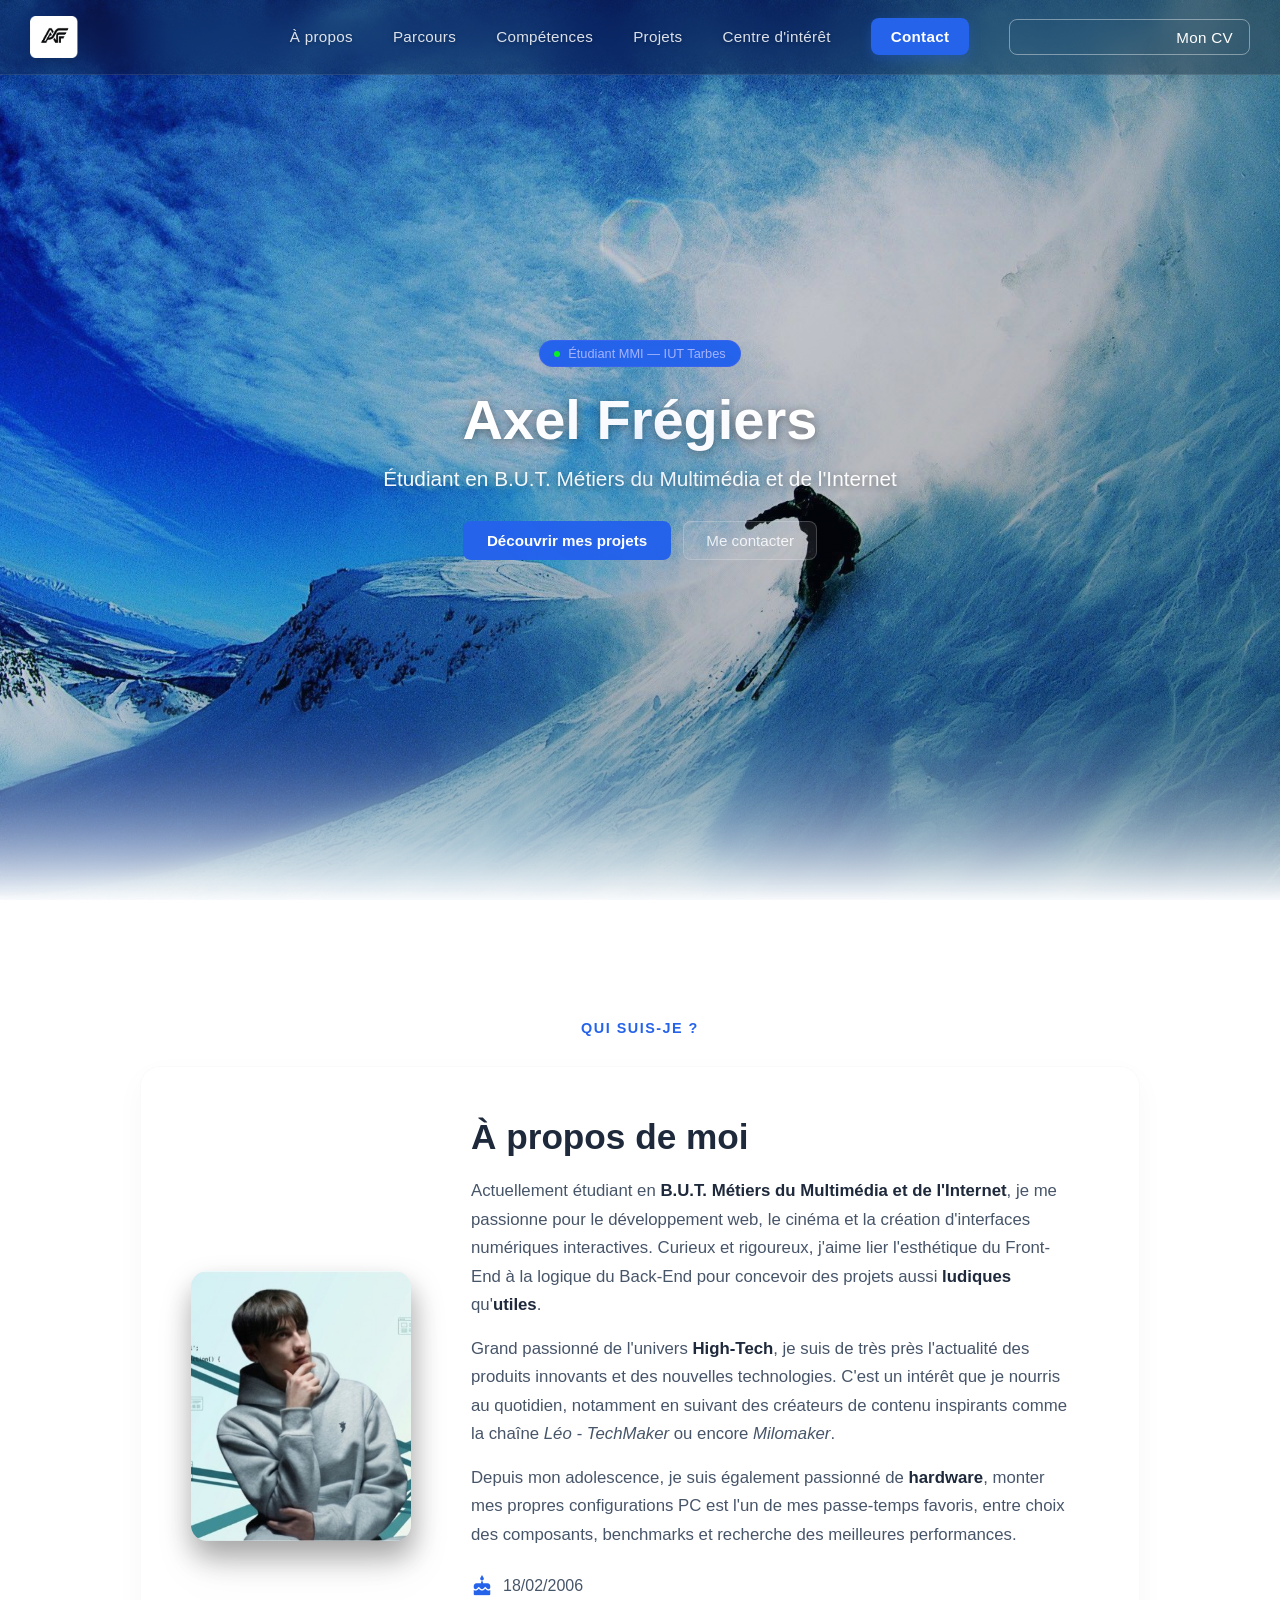
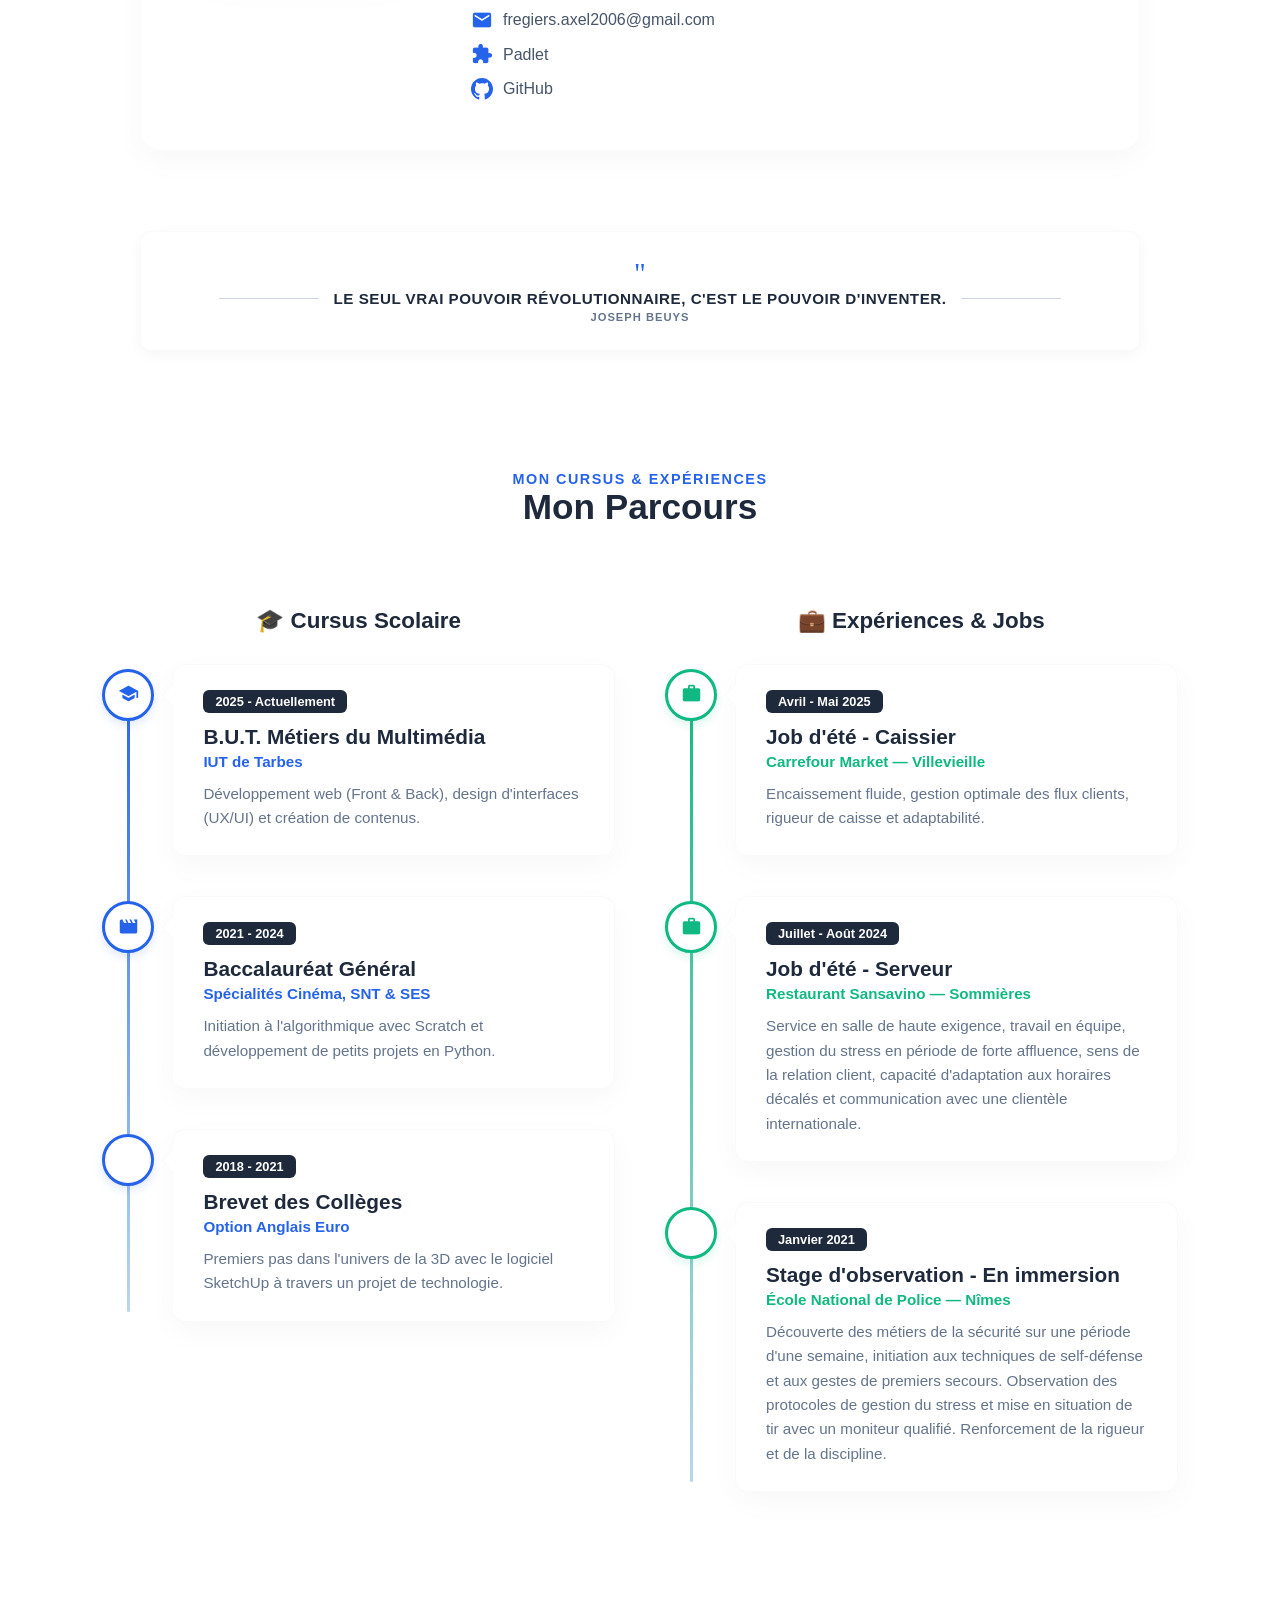
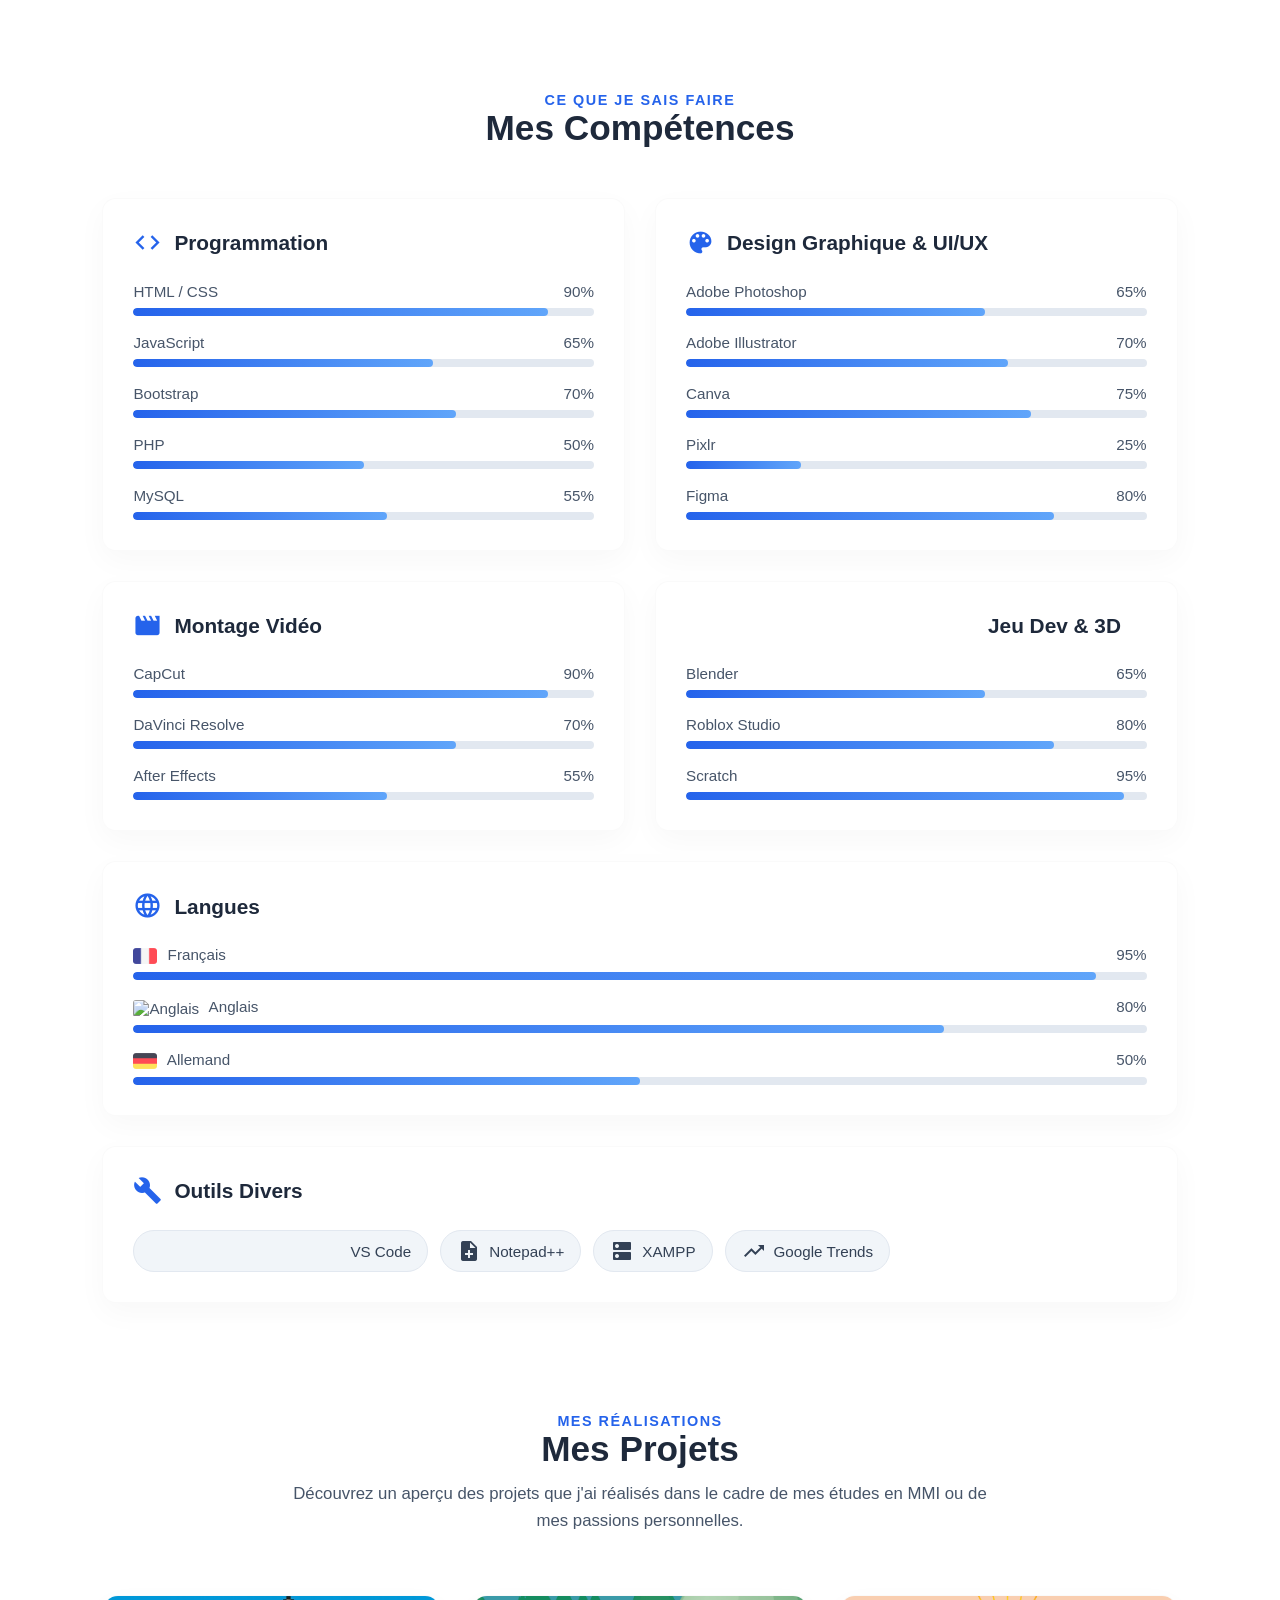
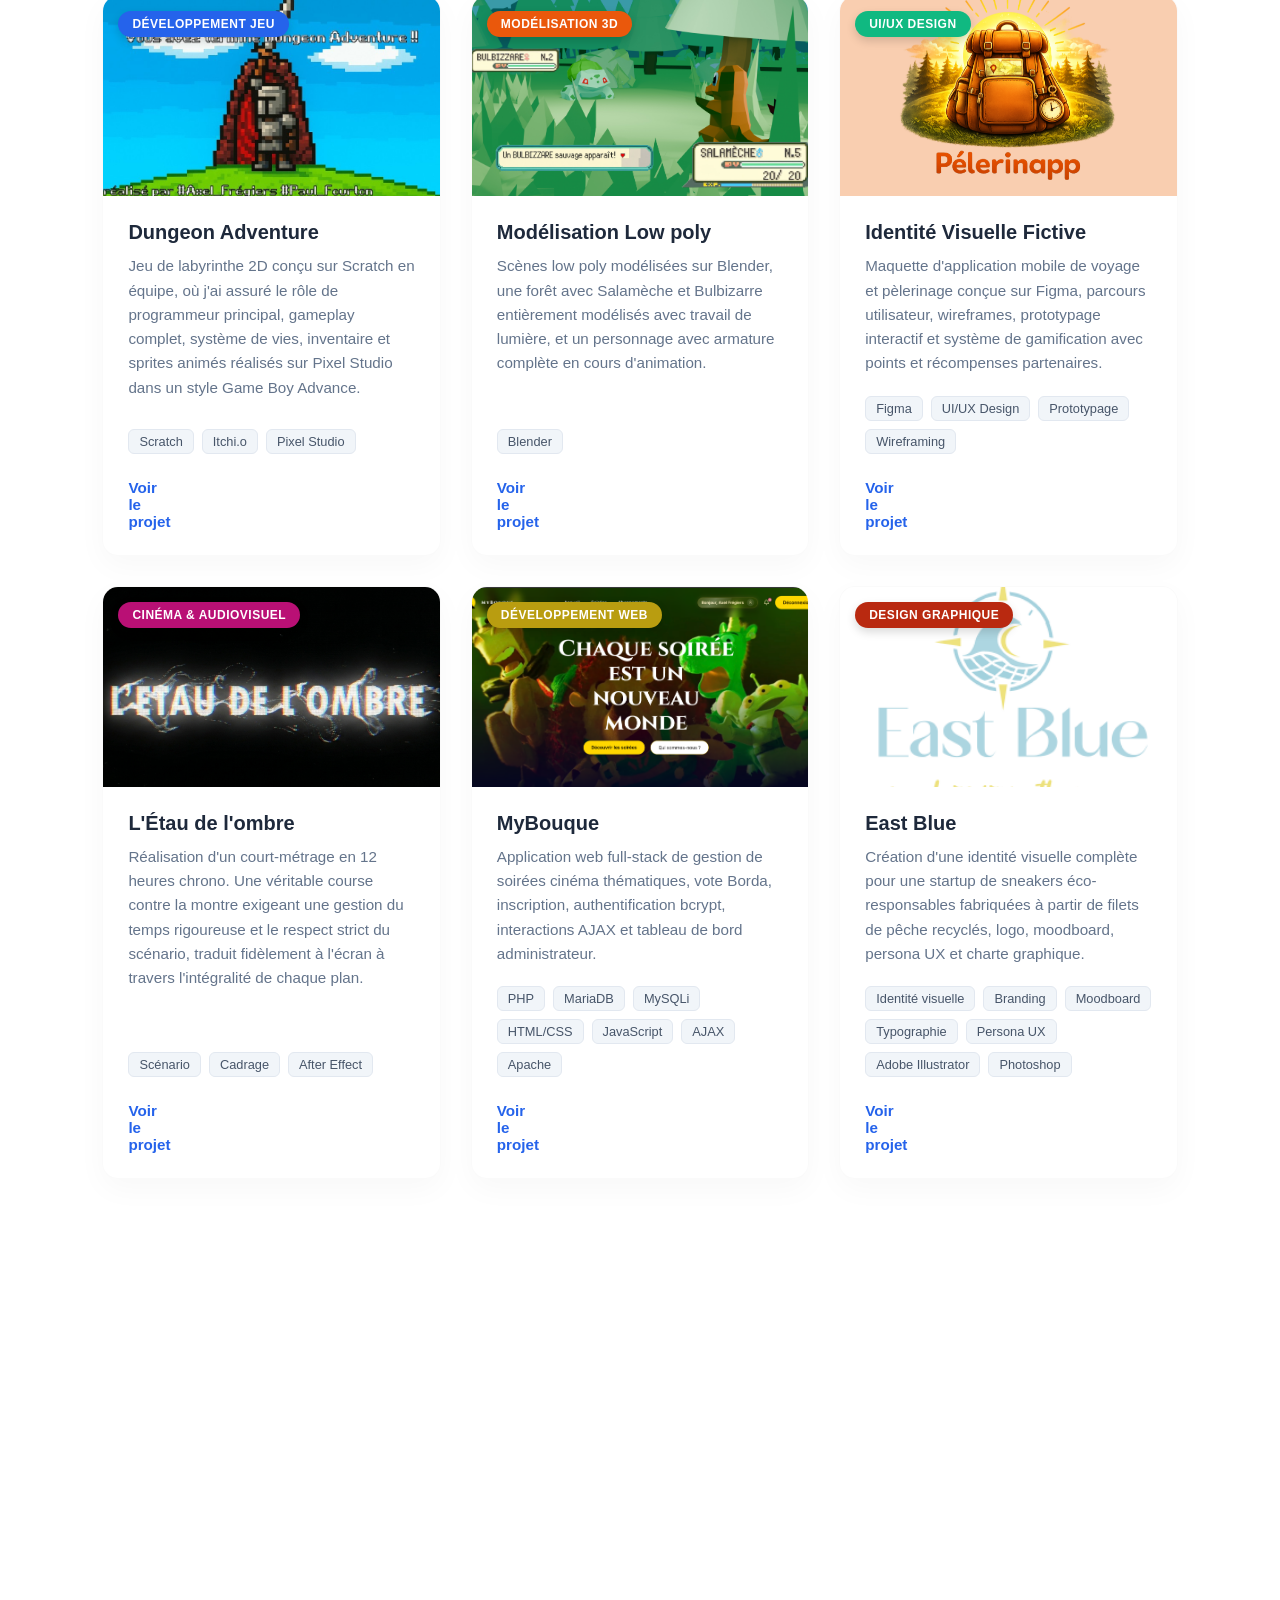
==== commit 51dbf666: "Update index.html" ====
--- a/index.html
+++ b/index.html
@@ -57,7 +57,7 @@
                 <li><a href="#projets" class="nav-link-item">Projets</a></li>
                 <li><a href="#centre" class="nav-link-item">Centre d'intérêt</a></li>
                 <li><a href="#contact" class="btn-contact nav-link-item">Contact</a></li>
-                <li><a href="./document/CV_Axel_Fregiers_2026.pdf" download="CV_Axel_Fregiers.pdf" class="btn-cv nav-link-item" target="_blank">
+                <li><a href="document/CV_Axel_Fregiers_2026.pdf" class="btn-cv nav-link-item" target="_blank">
                     <span class="material-icons">download</span>
                    Mon CV
                 </a></li>
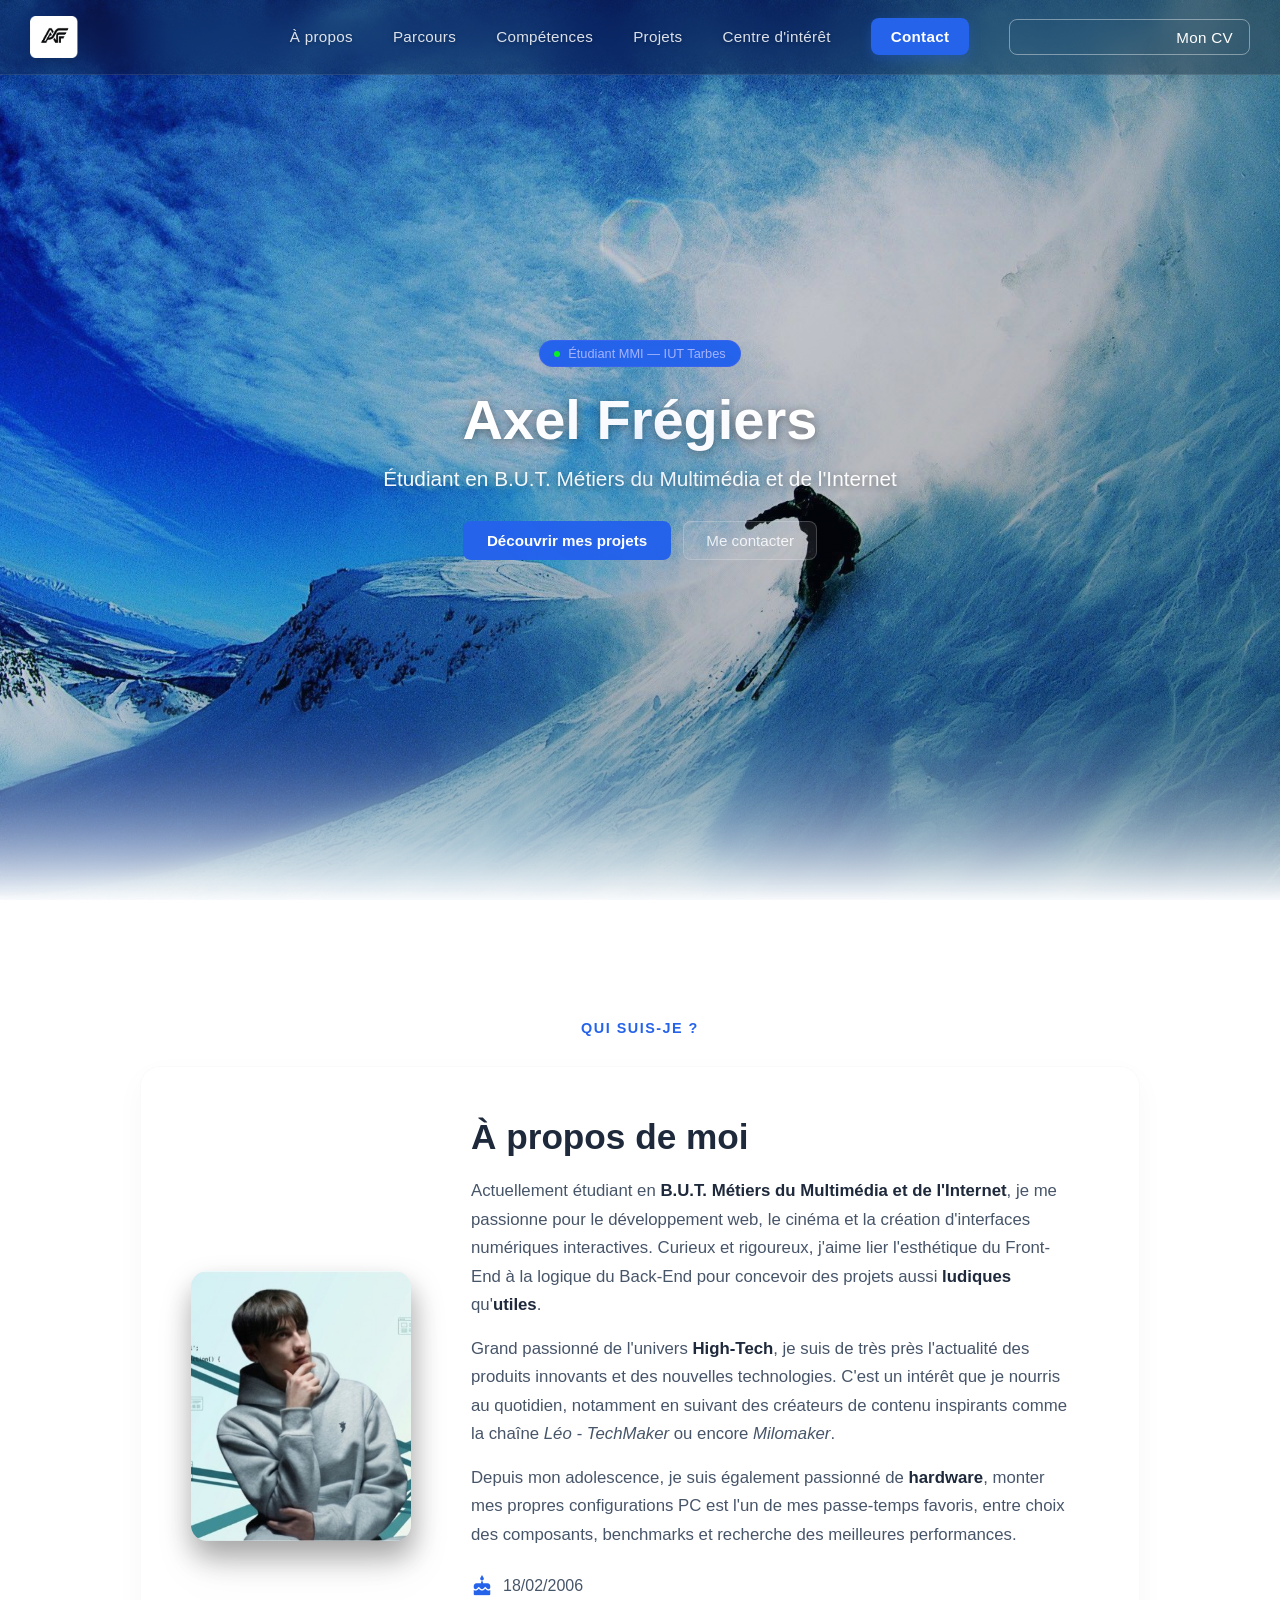
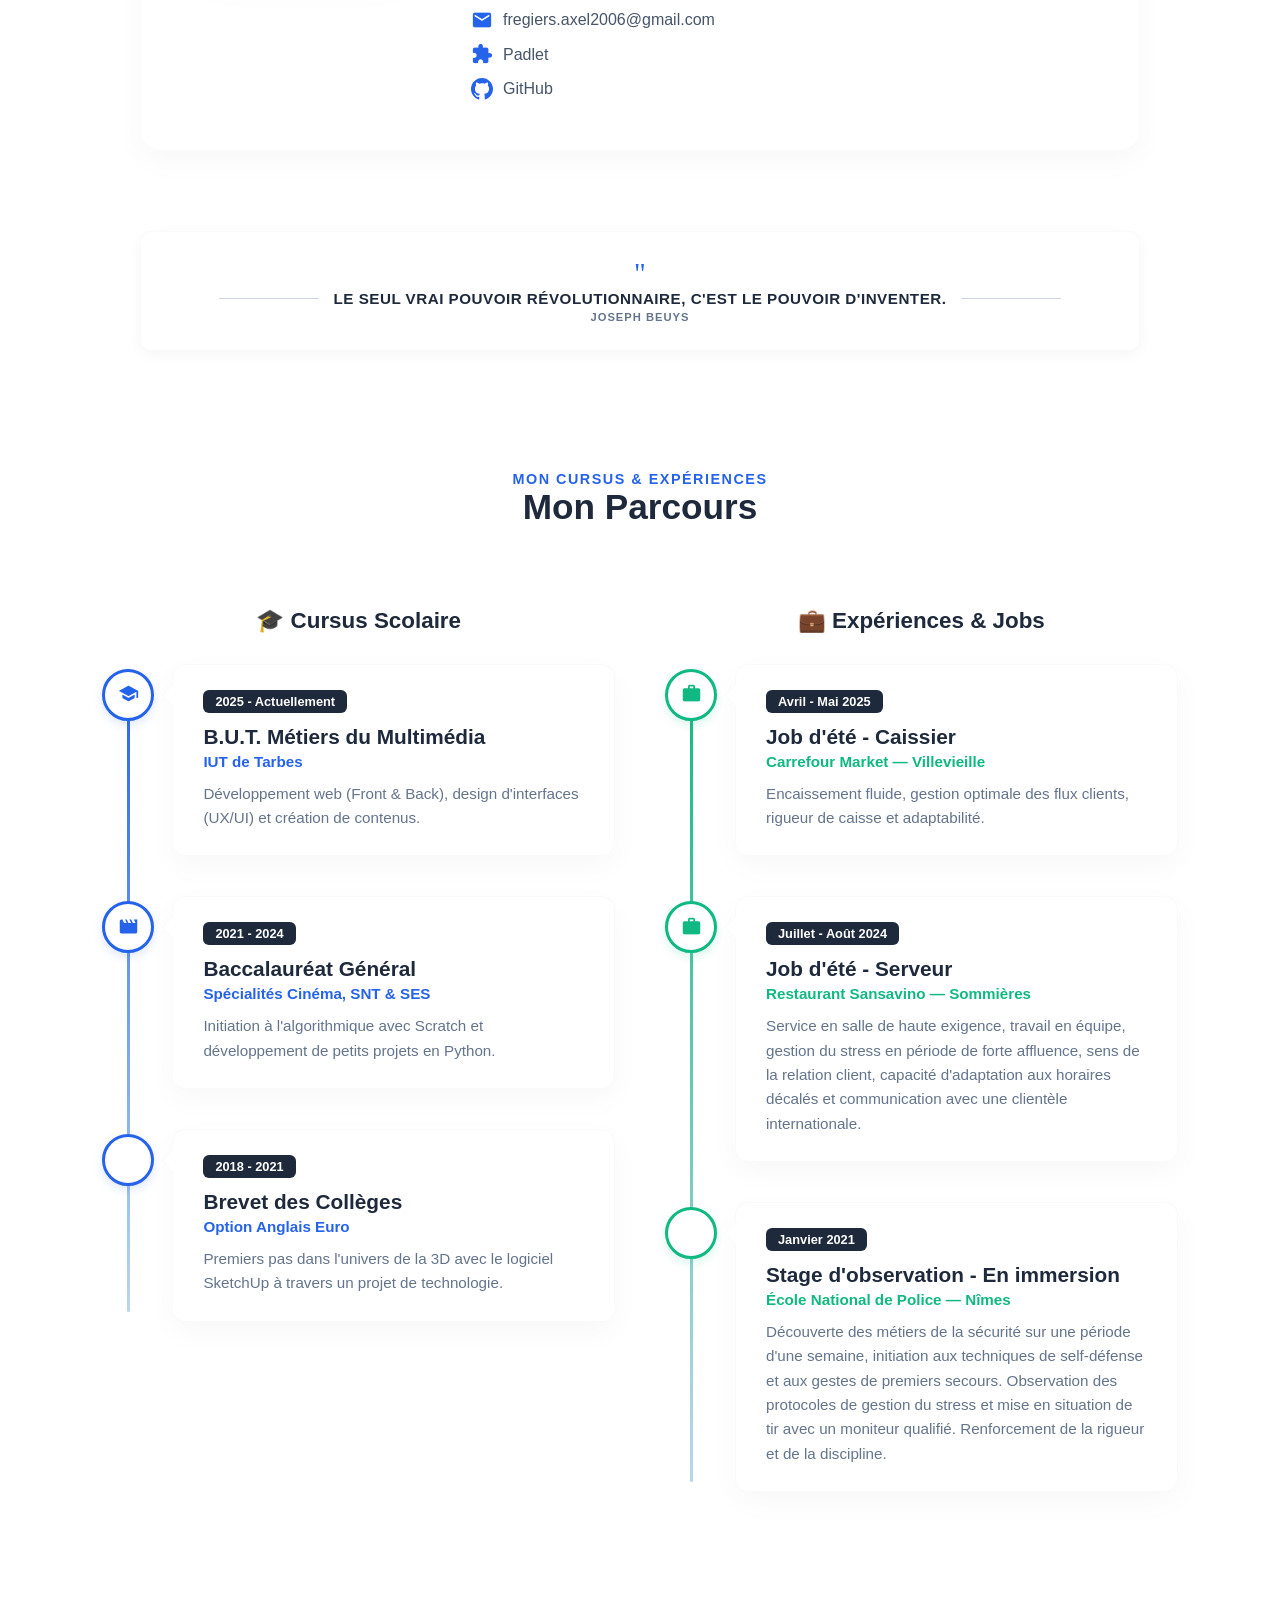
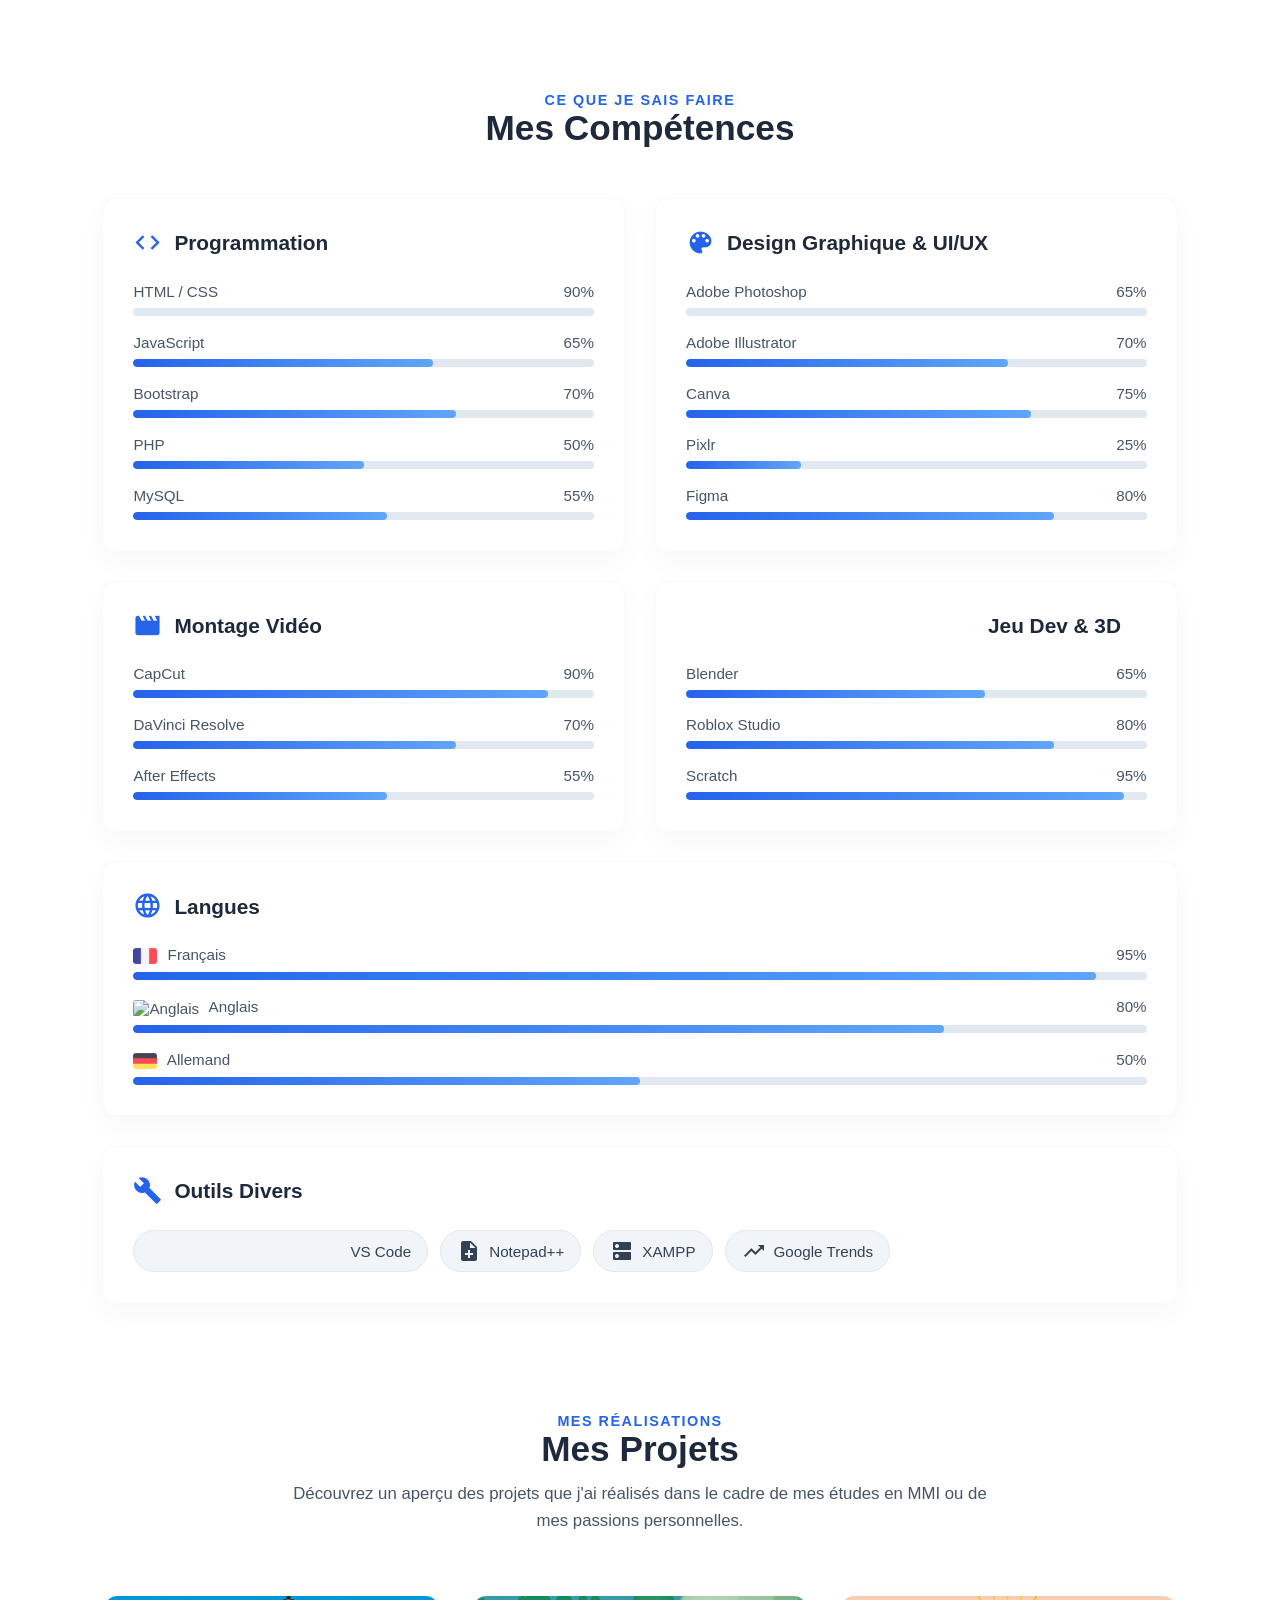
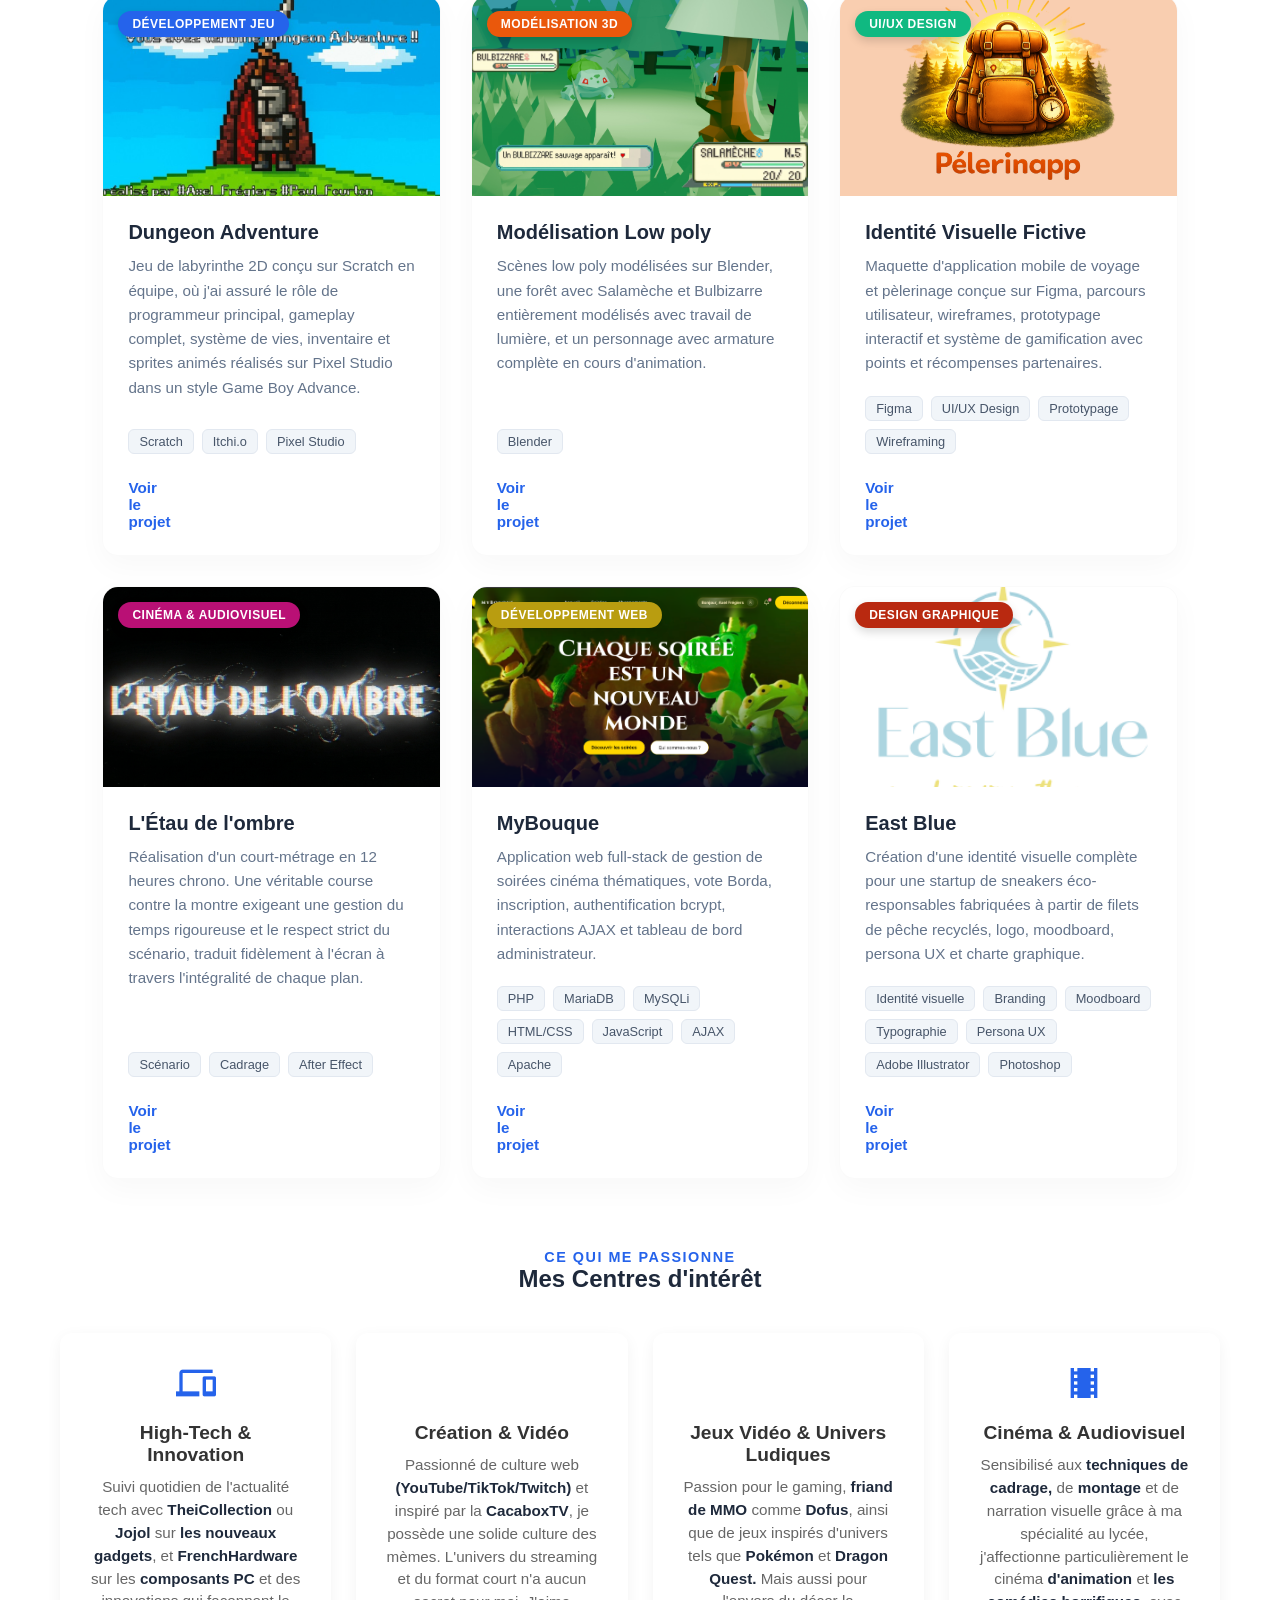
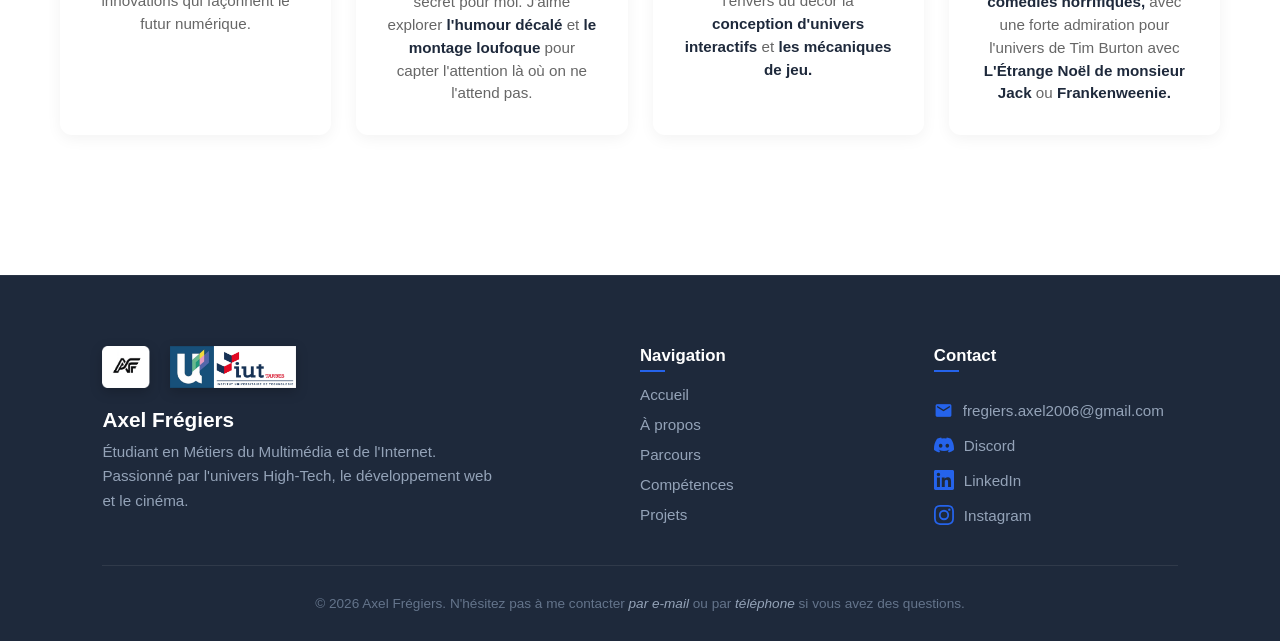
==== commit ee7d47ab: "Update CV link in index.html" ====
--- a/index.html
+++ b/index.html
@@ -57,7 +57,7 @@
                 <li><a href="#projets" class="nav-link-item">Projets</a></li>
                 <li><a href="#centre" class="nav-link-item">Centre d'intérêt</a></li>
                 <li><a href="#contact" class="btn-contact nav-link-item">Contact</a></li>
-                <li><a href="document/CV_Axel_Fregiers_2026.pdf" class="btn-cv nav-link-item" target="_blank">
+                <li><a href="document/Axel Frégiers — CV 2026.pdf" class="btn-cv nav-link-item" target="_blank">
                     <span class="material-icons">download</span>
                    Mon CV
                 </a></li>
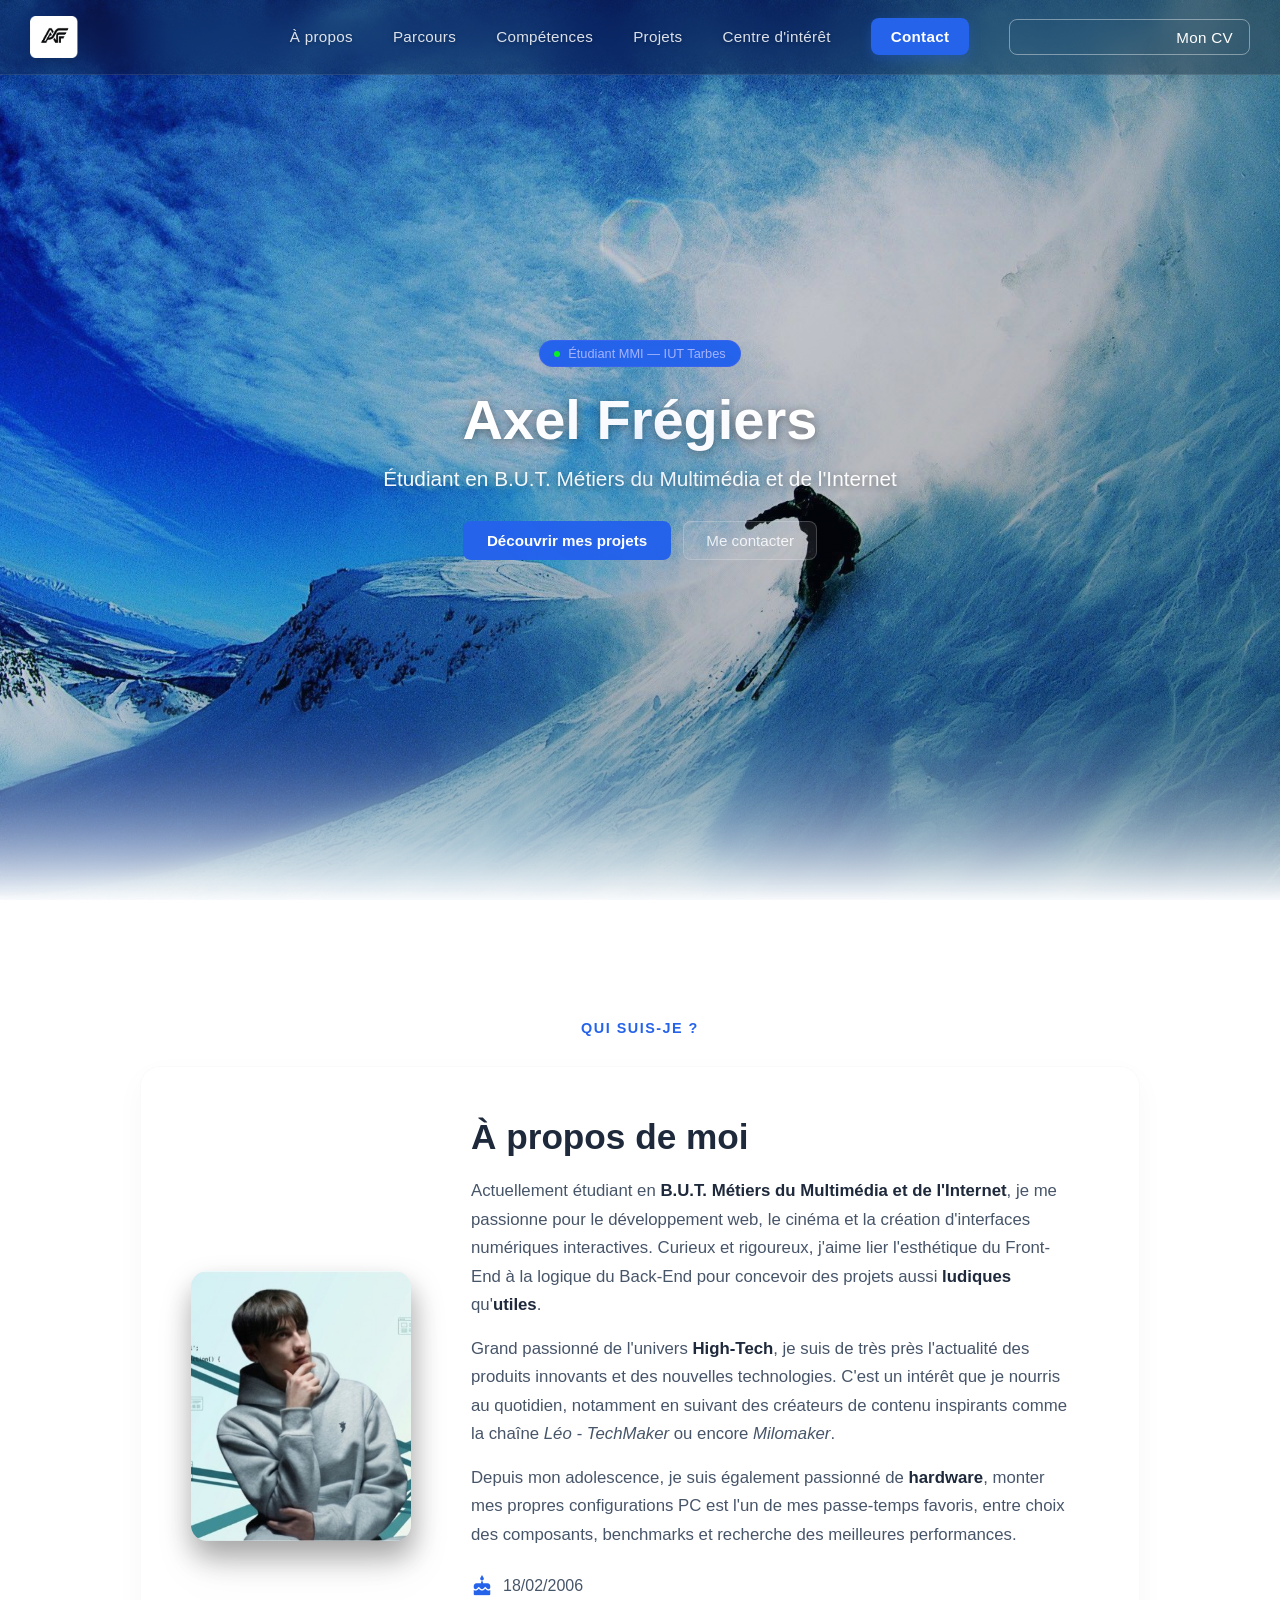
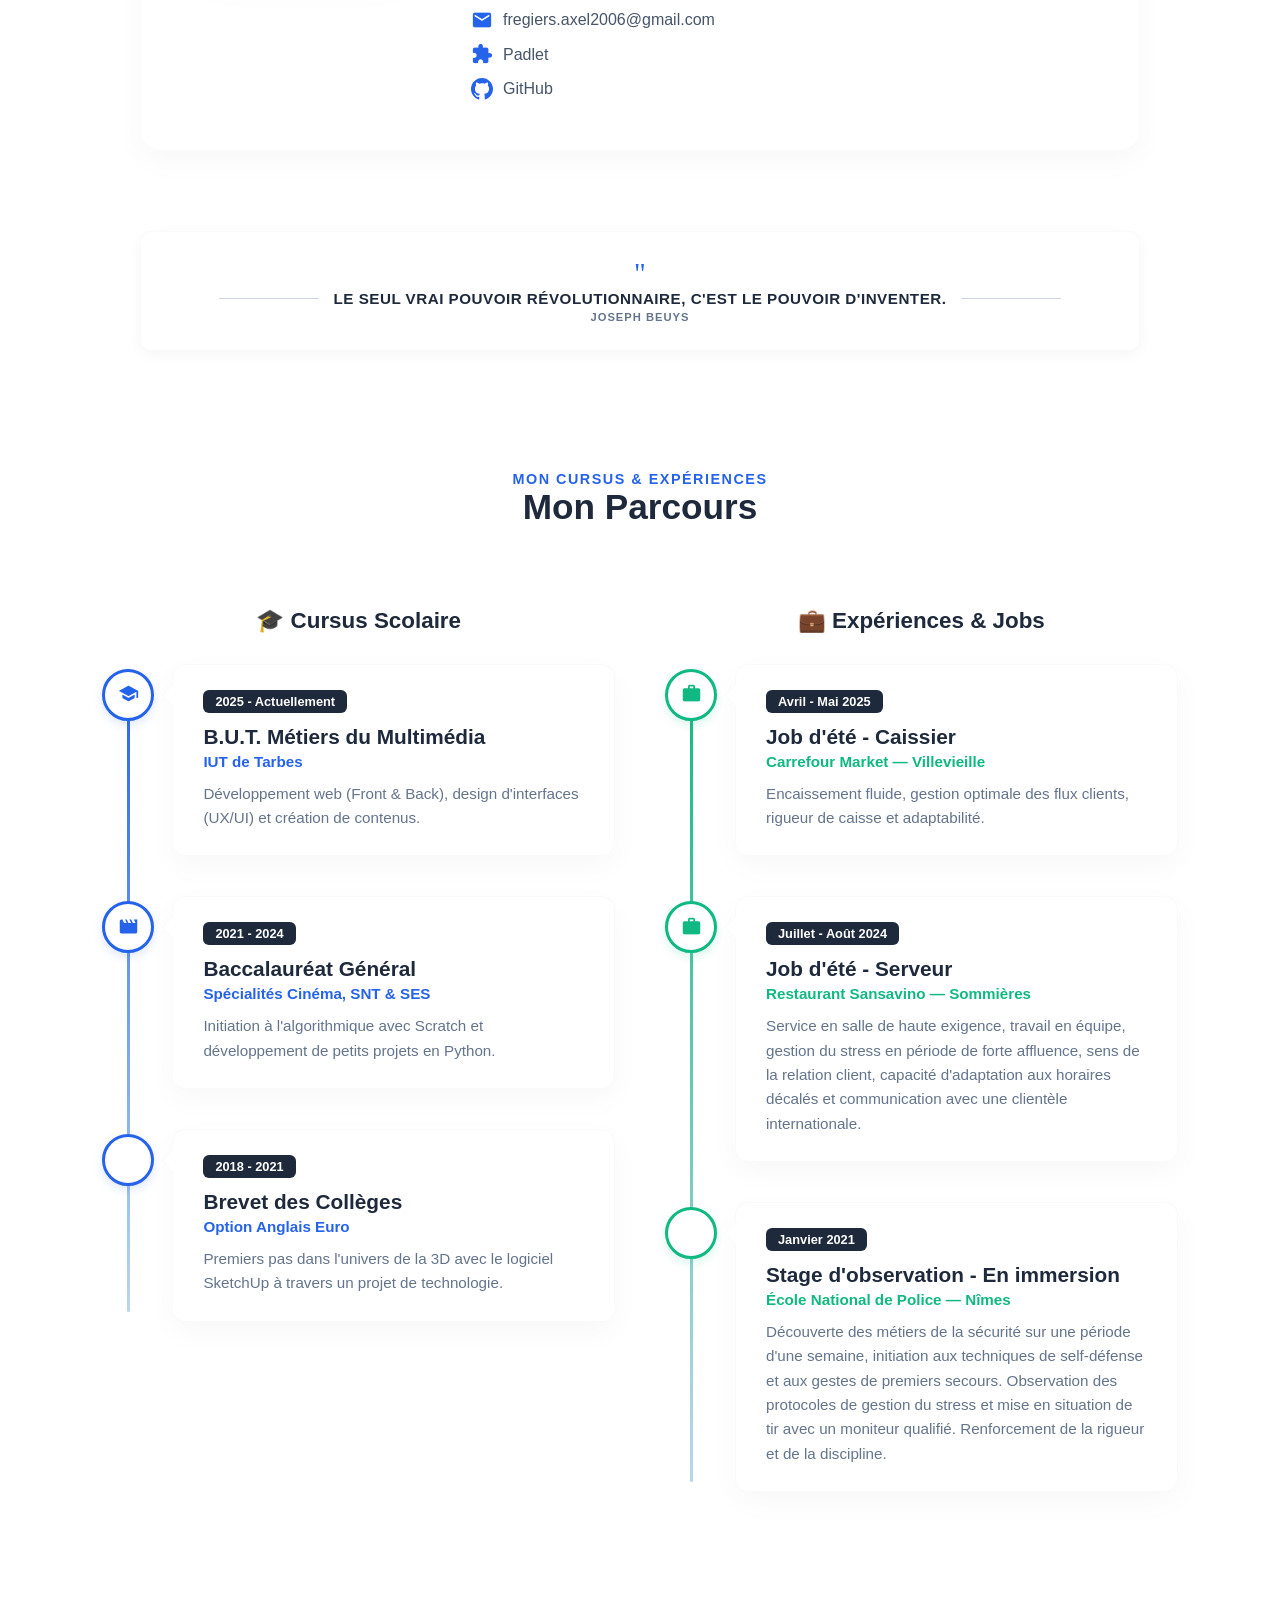
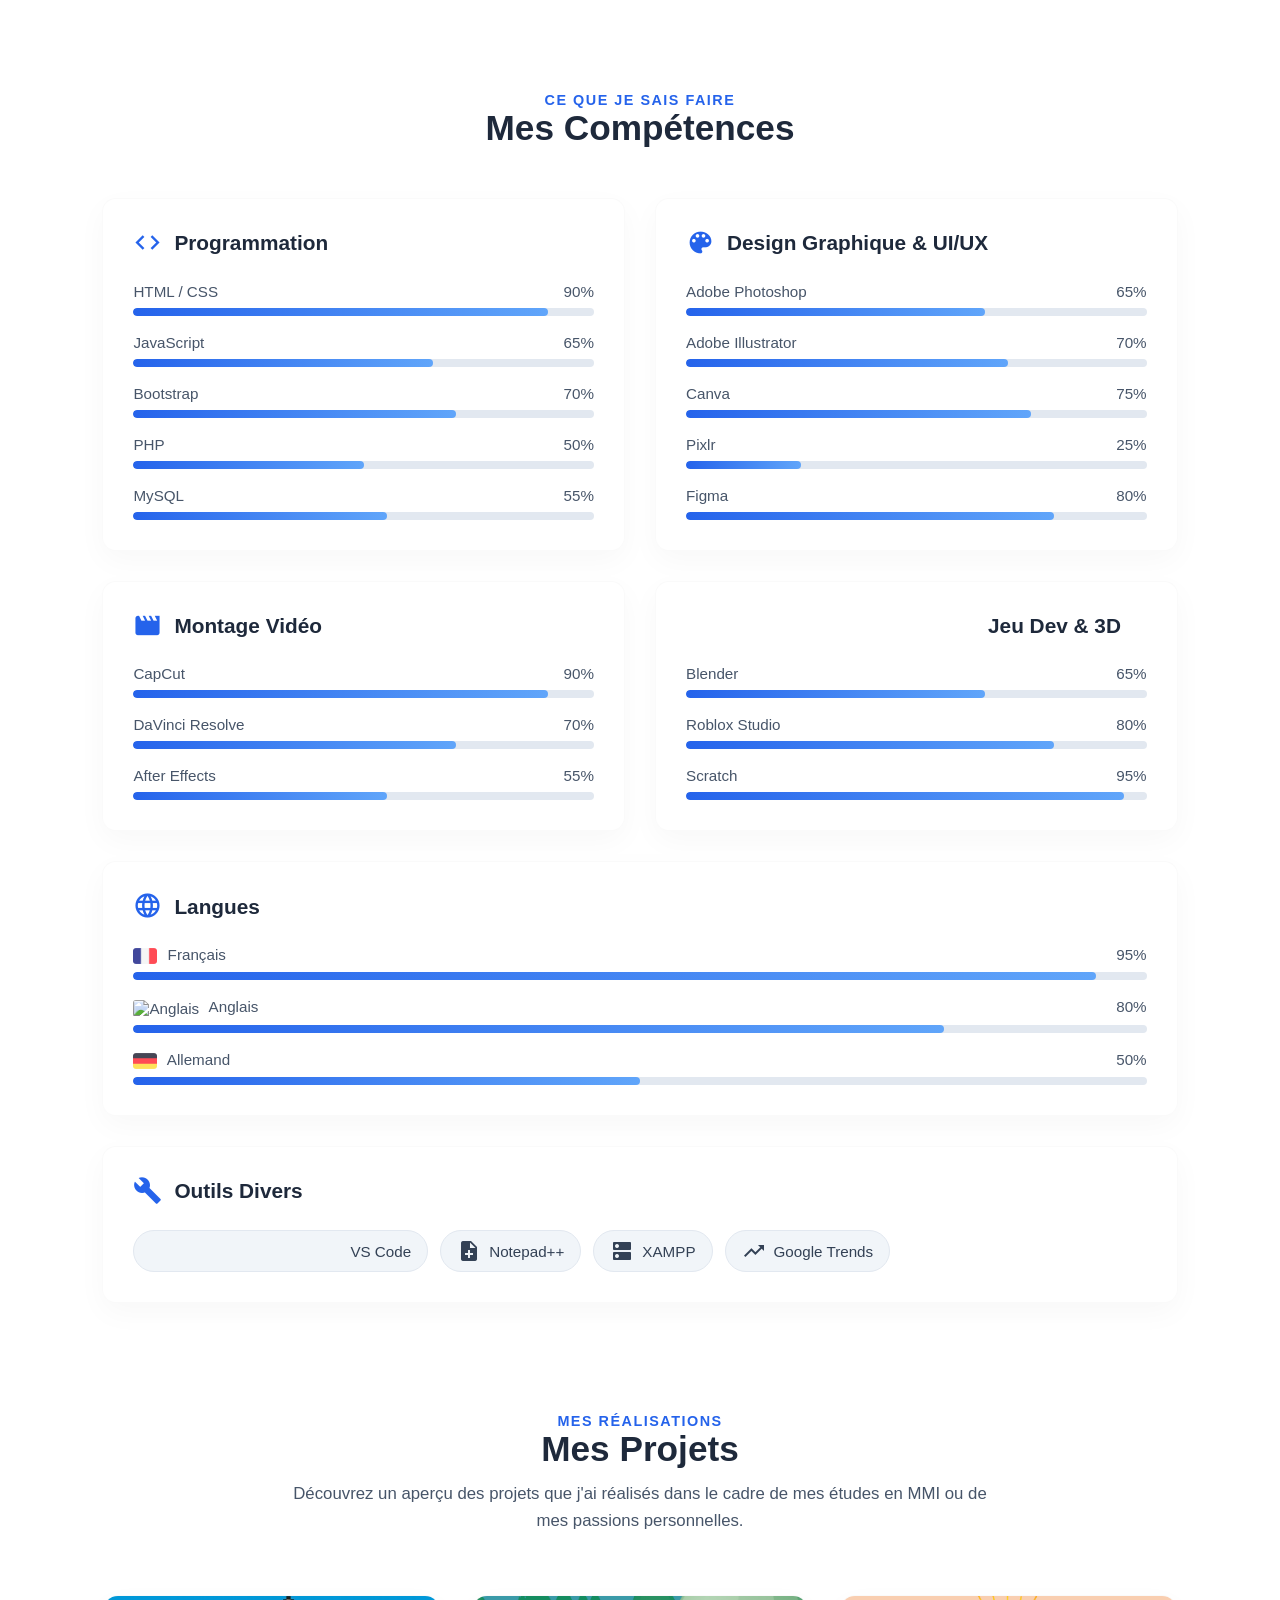
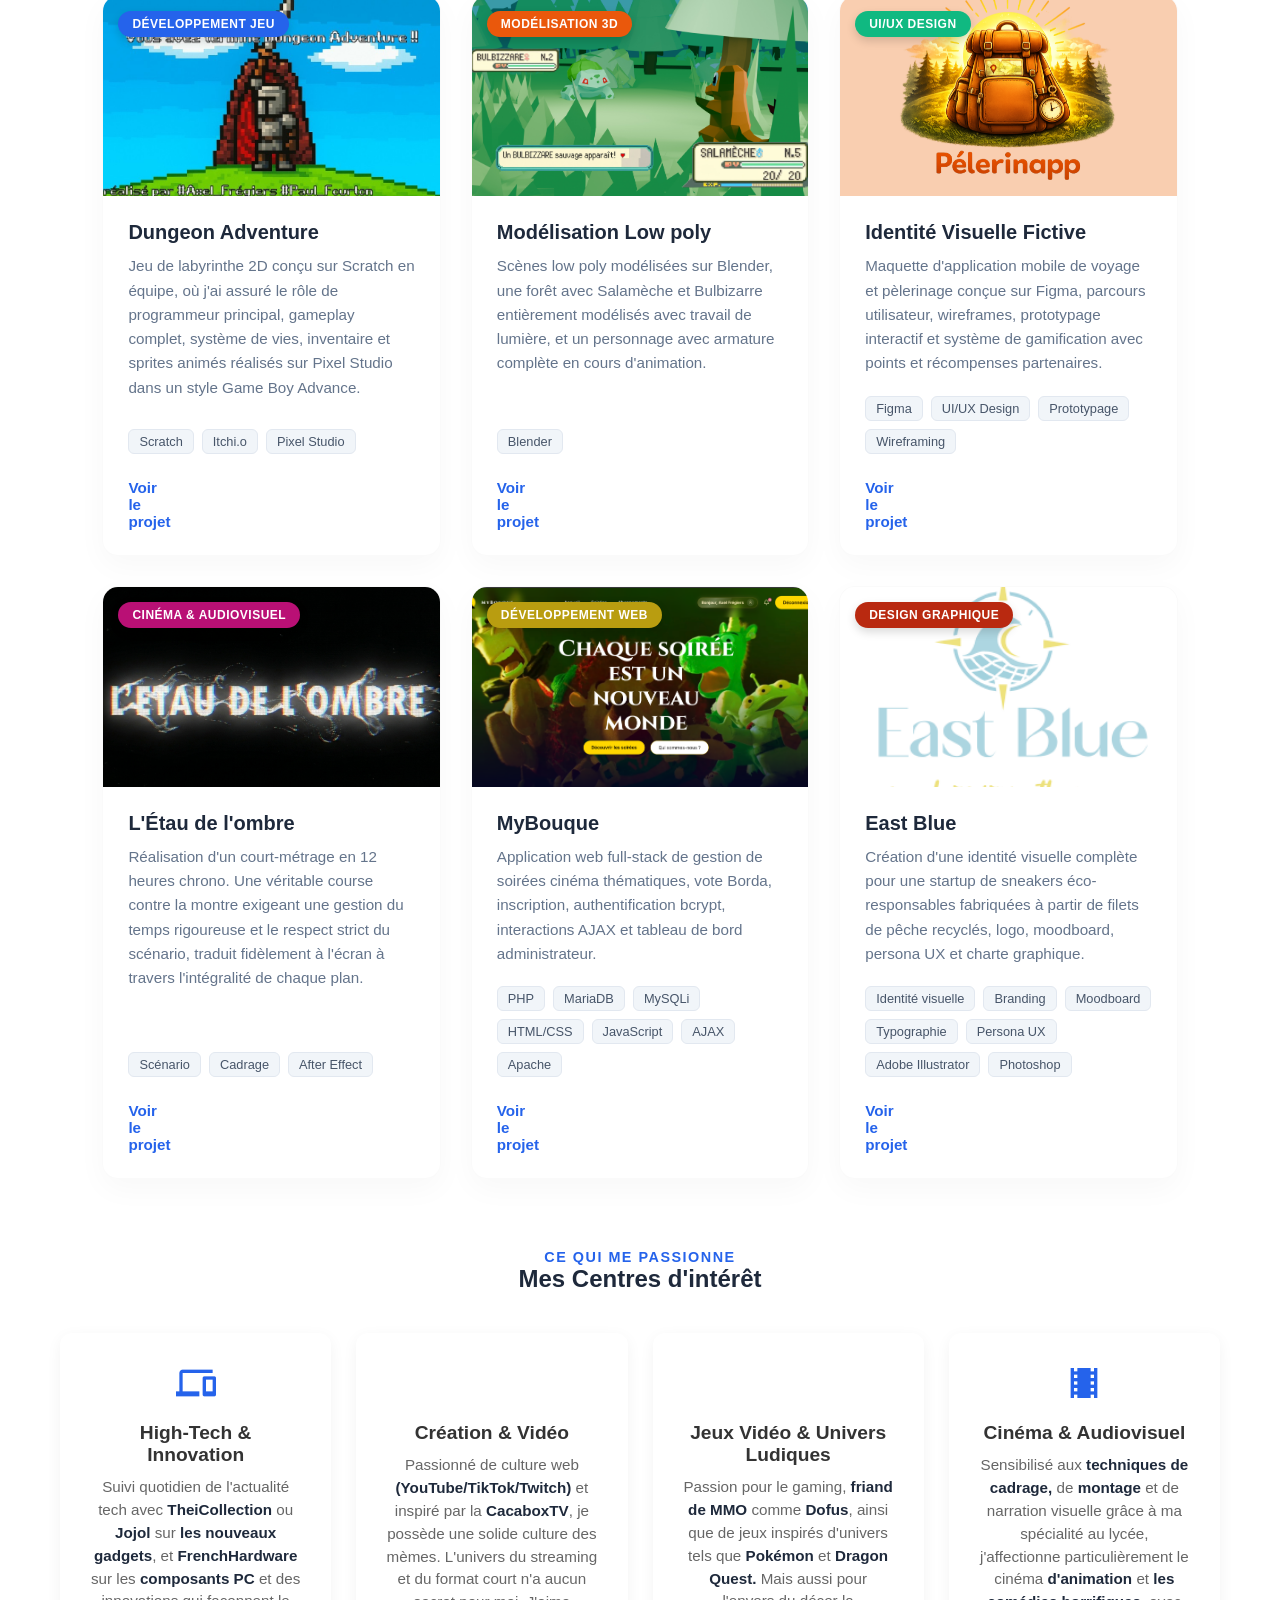
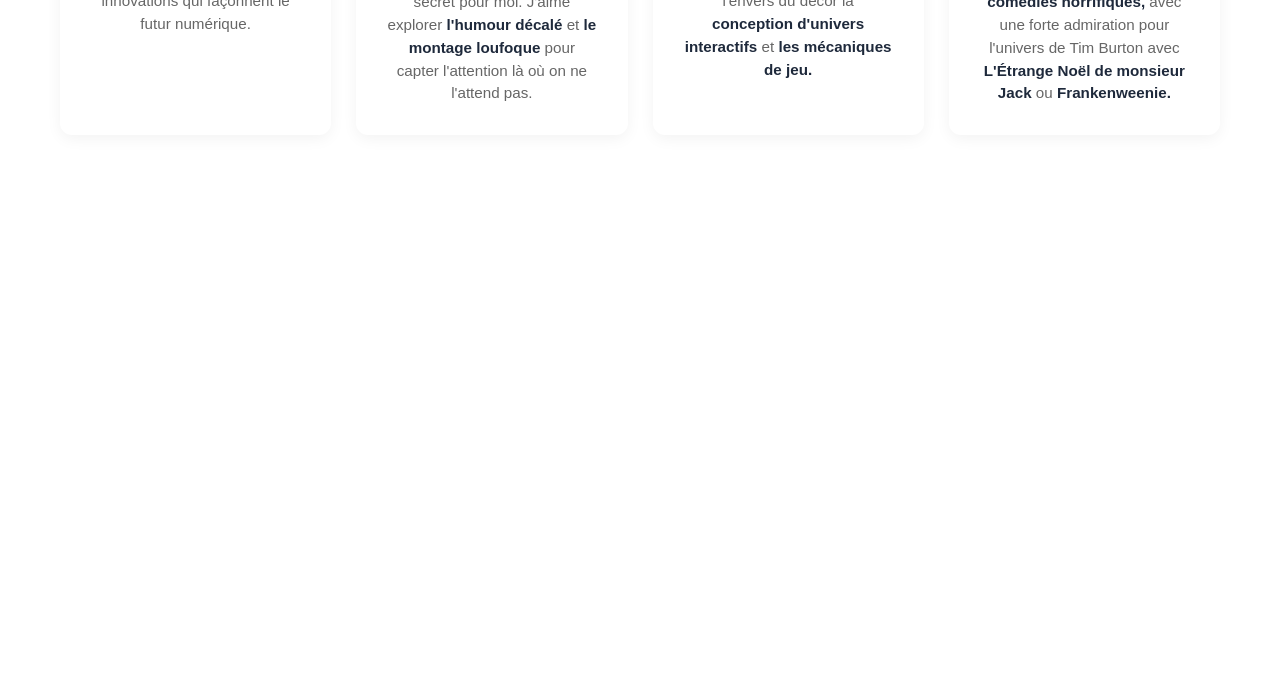
==== commit bc1ffb10: "Update index.html" ====
--- a/index.html
+++ b/index.html
@@ -57,7 +57,7 @@
                 <li><a href="#projets" class="nav-link-item">Projets</a></li>
                 <li><a href="#centre" class="nav-link-item">Centre d'intérêt</a></li>
                 <li><a href="#contact" class="btn-contact nav-link-item">Contact</a></li>
-                <li><a href="document/Axel Frégiers — CV 2026.pdf" class="btn-cv nav-link-item" target="_blank">
+                <li><a href="document/Axel-Fregiers-CV-2026.pdf" class="btn-cv nav-link-item" target="_blank">
                     <span class="material-icons">download</span>
                    Mon CV
                 </a></li>
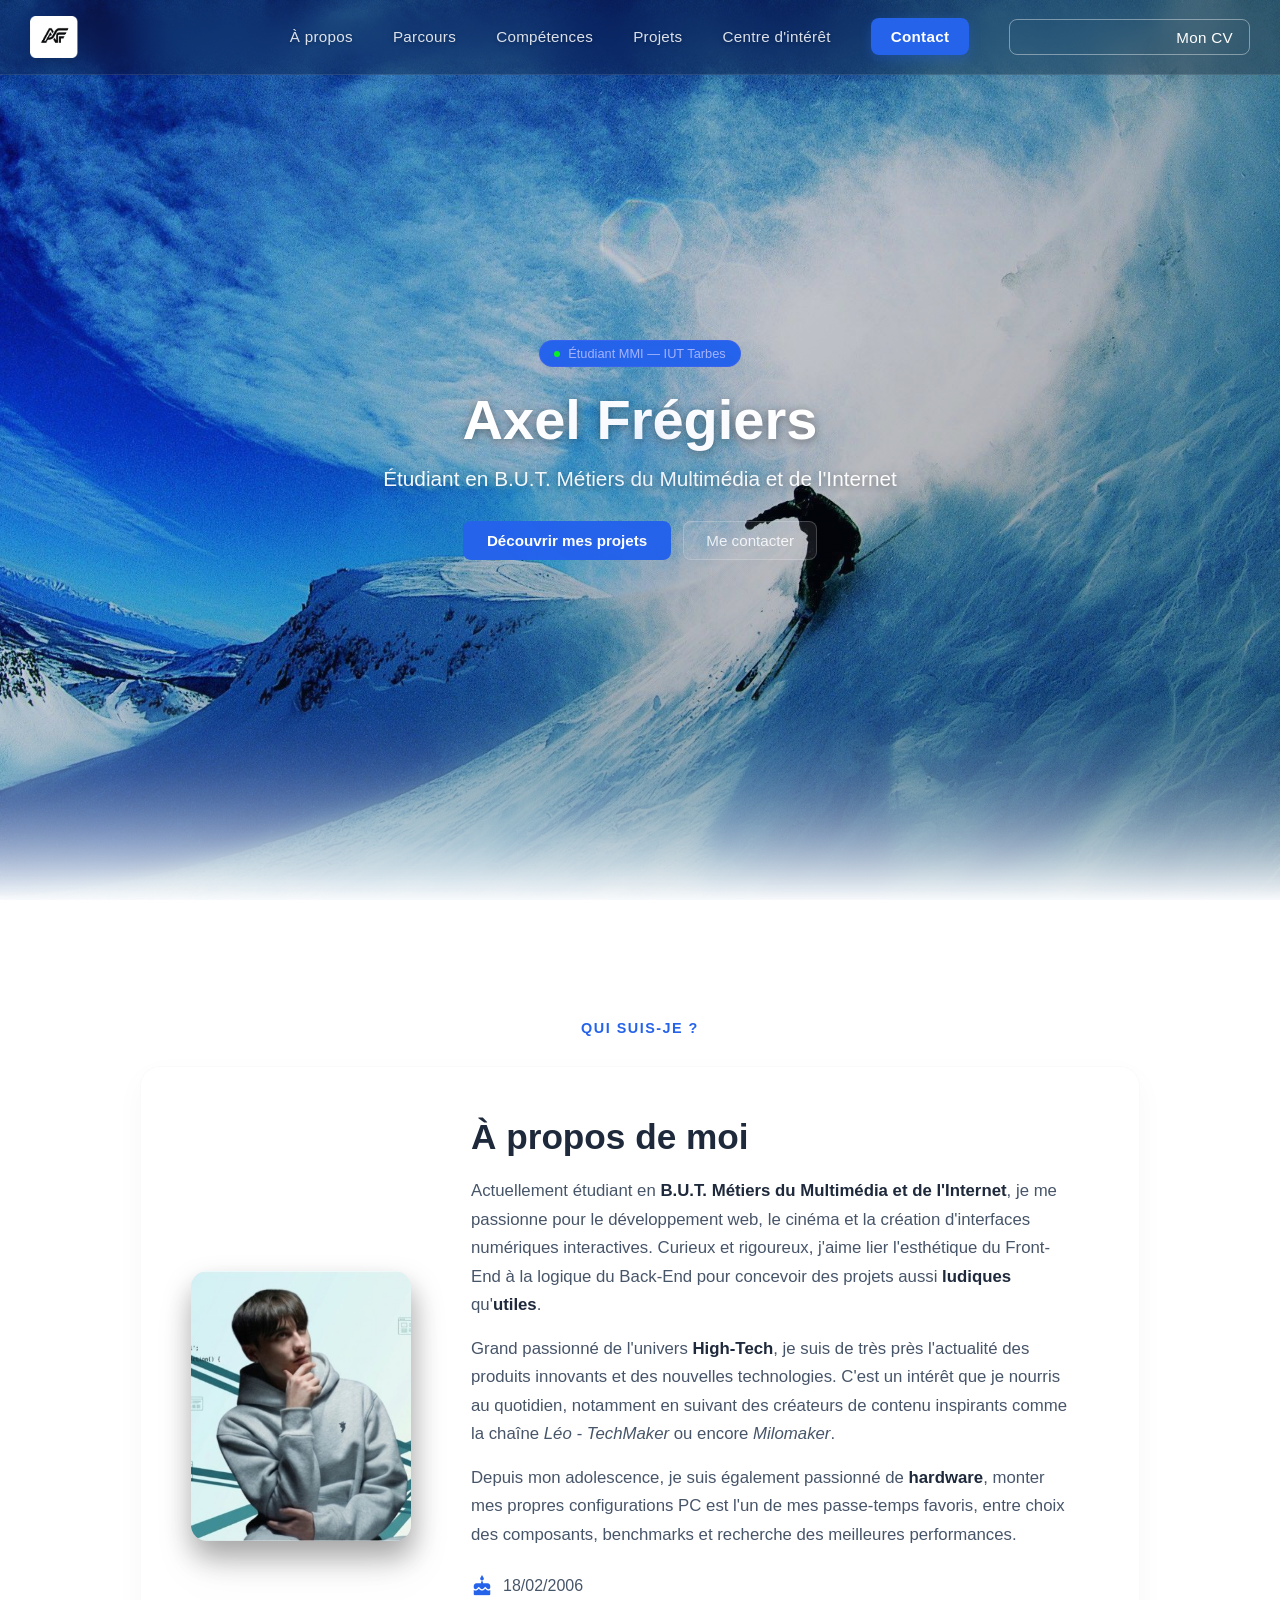
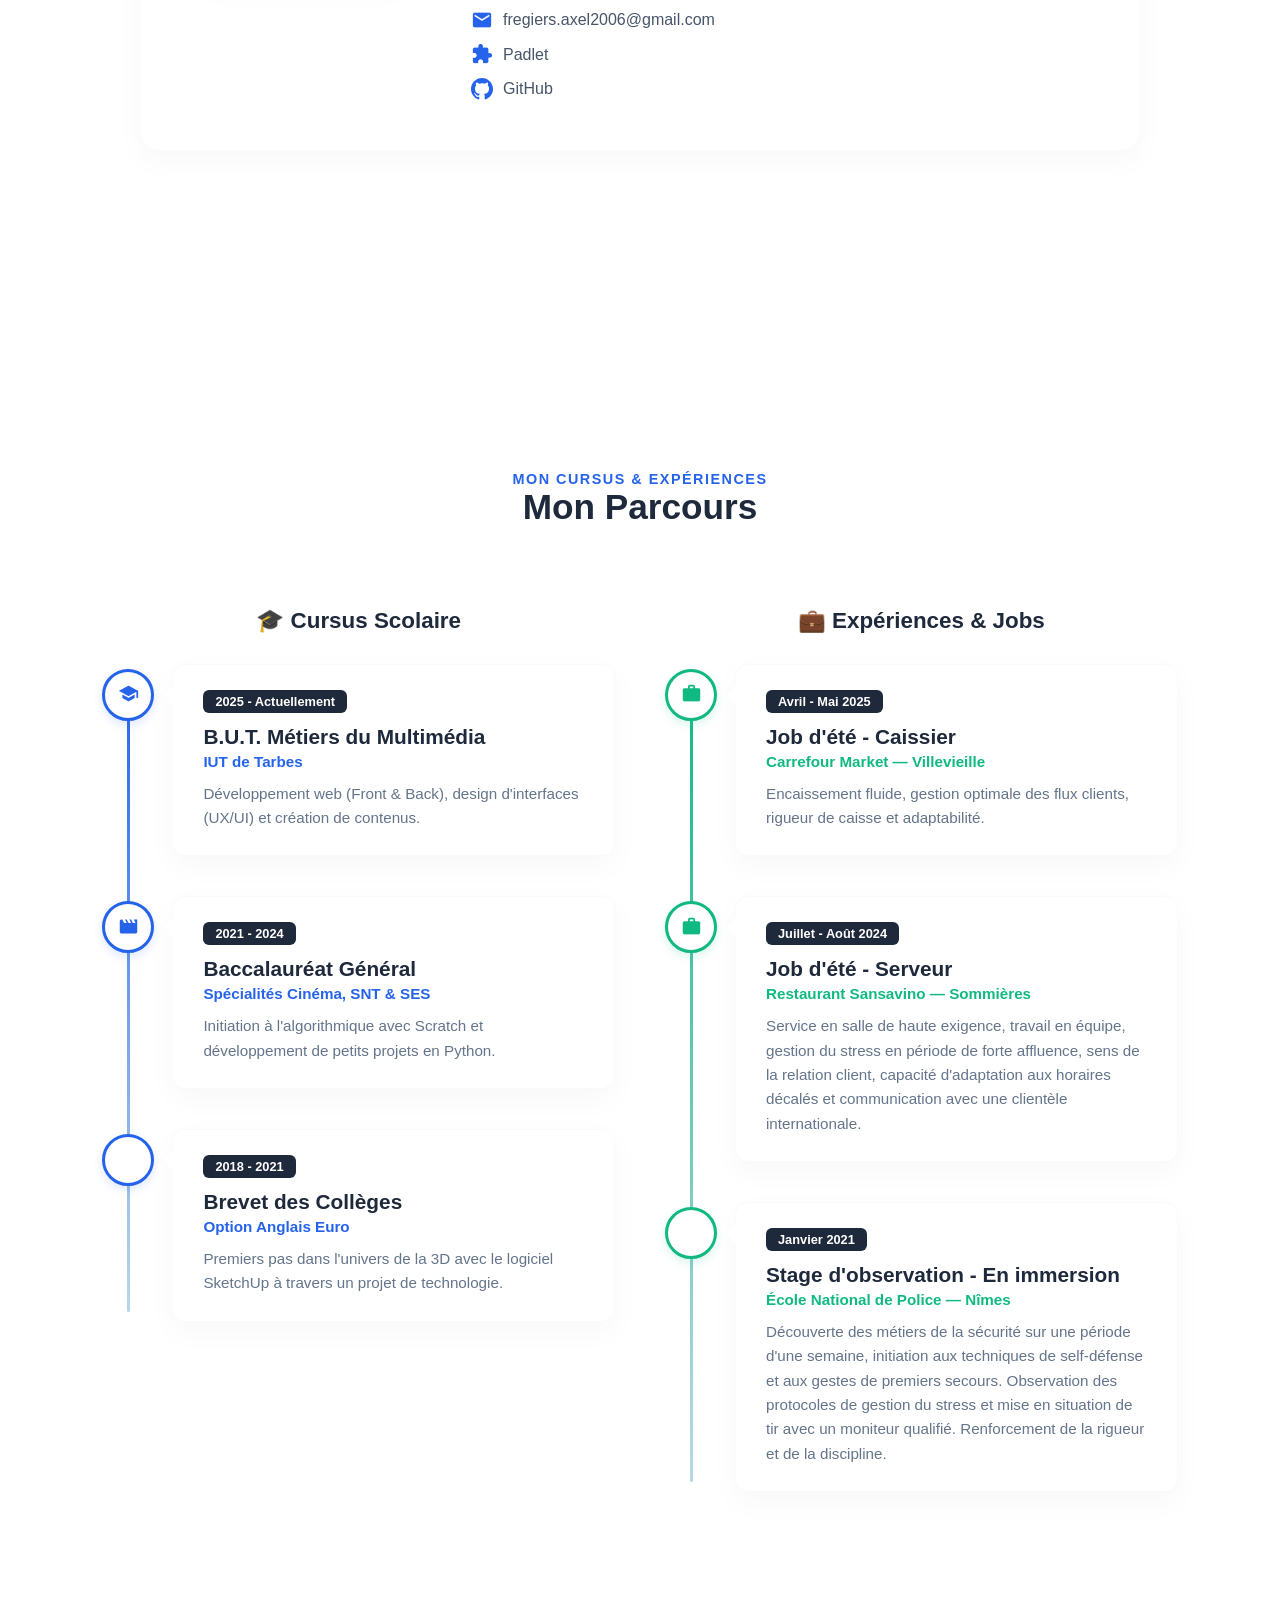
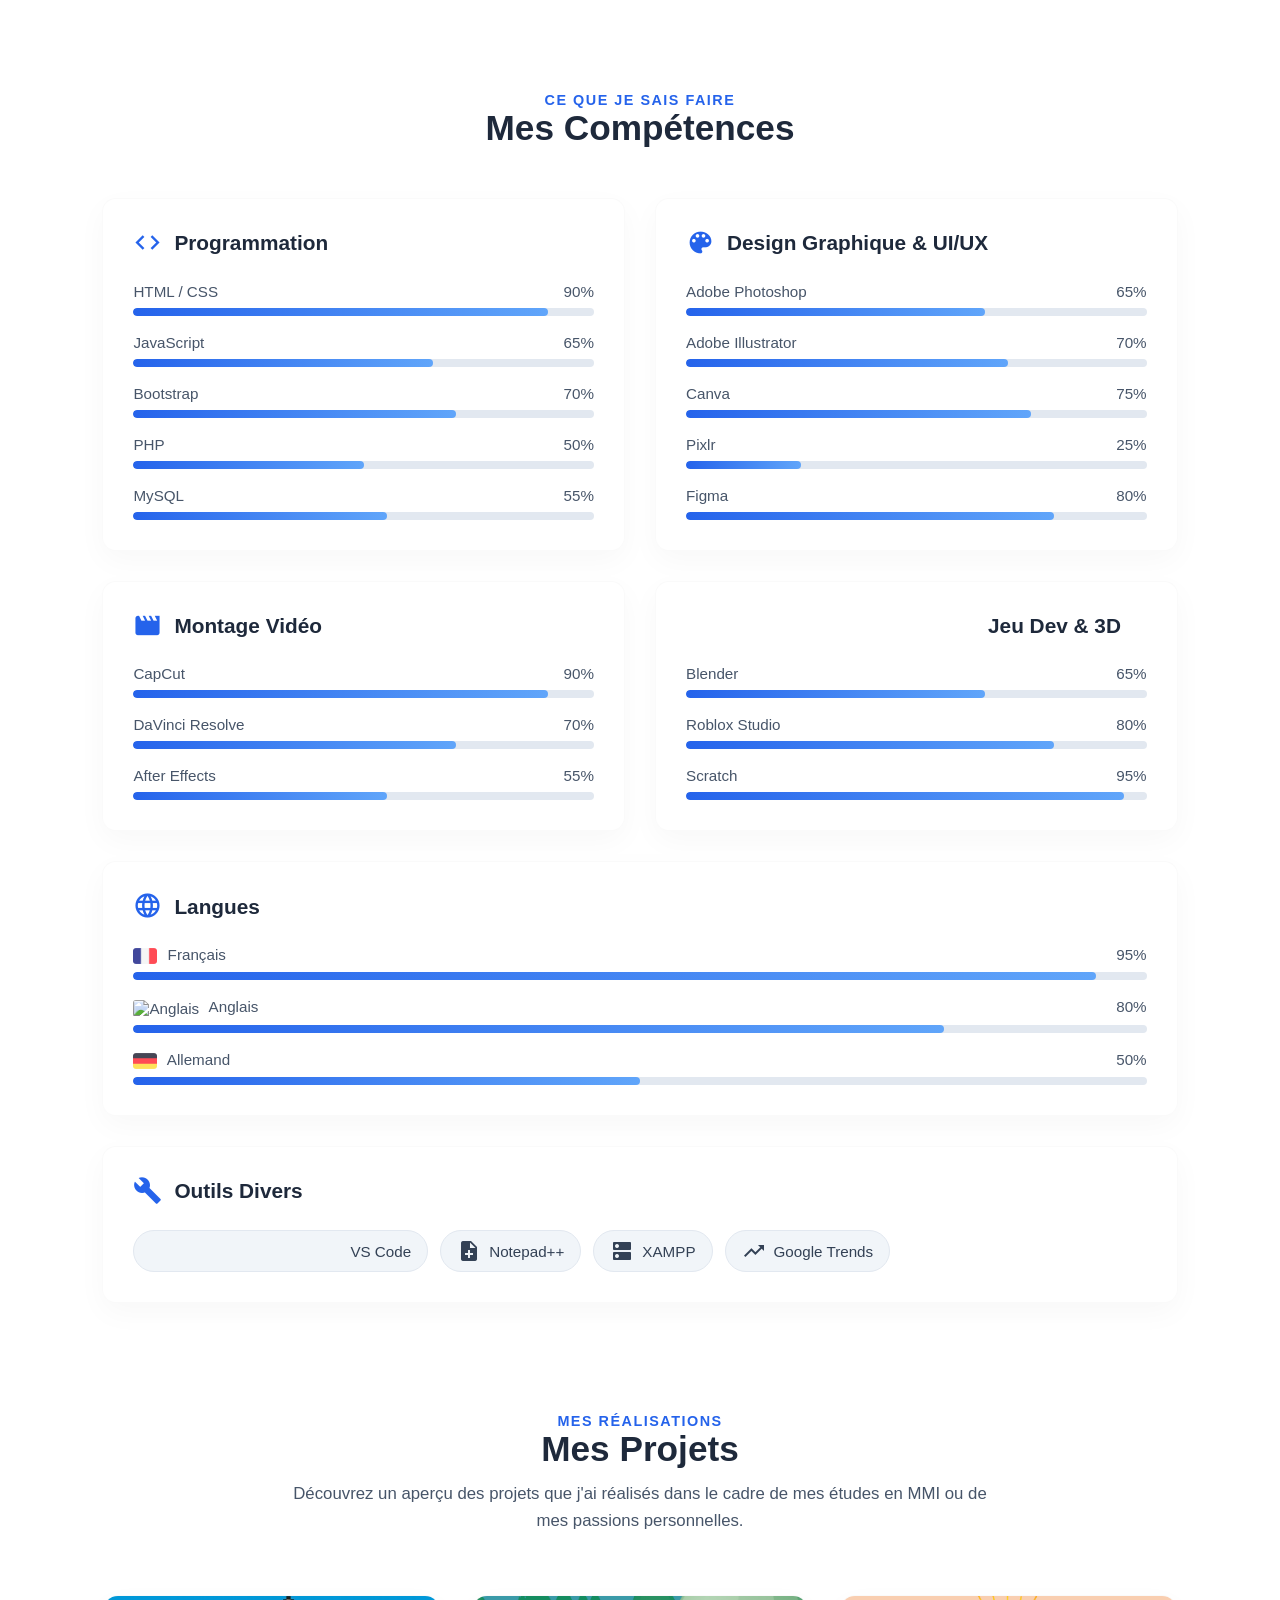
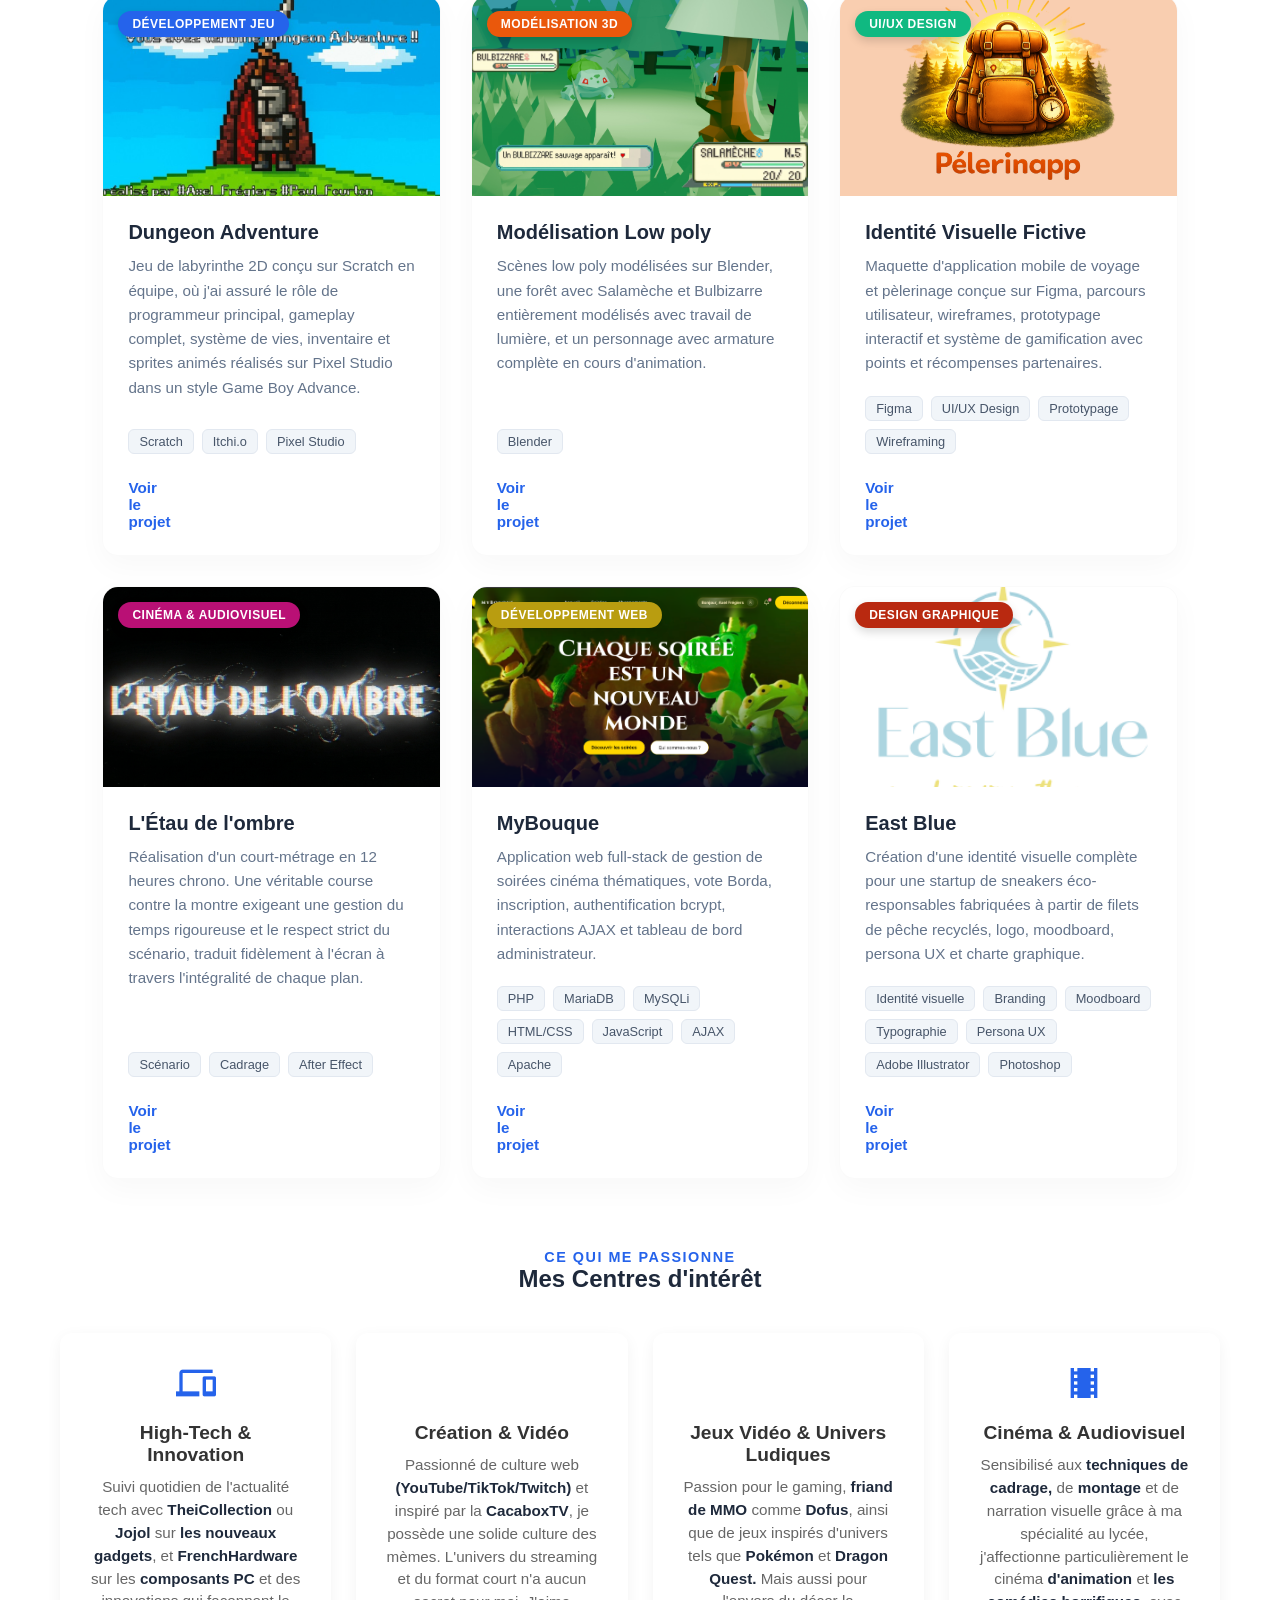
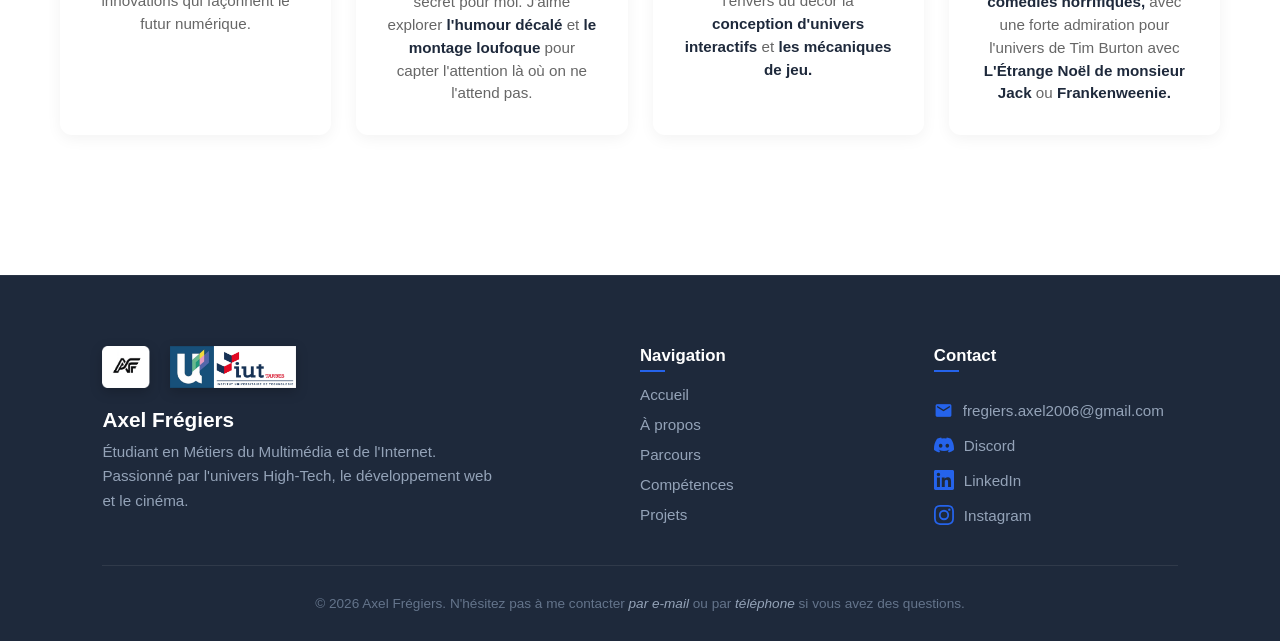
==== commit 8a08039e: "Update index.html" ====
--- a/index.html
+++ b/index.html
@@ -57,10 +57,11 @@
                 <li><a href="#projets" class="nav-link-item">Projets</a></li>
                 <li><a href="#centre" class="nav-link-item">Centre d'intérêt</a></li>
                 <li><a href="#contact" class="btn-contact nav-link-item">Contact</a></li>
-                <li><a href="document/Axel-Fregiers-CV-2026.pdf" class="btn-cv nav-link-item" target="_blank">
-                    <span class="material-icons">download</span>
-                   Mon CV
-                </a></li>
+                <li><a href="document/Axel-Fregiers-CV-2026.pdf" 
+              class="btn-cv nav-link-item" 
+              download="Axel-Fregiers-CV-2026.pdf">
+             <span class="material-icons">download</span>
+             Mon CV</a></li>
             </ul>
         </nav>
     </header>
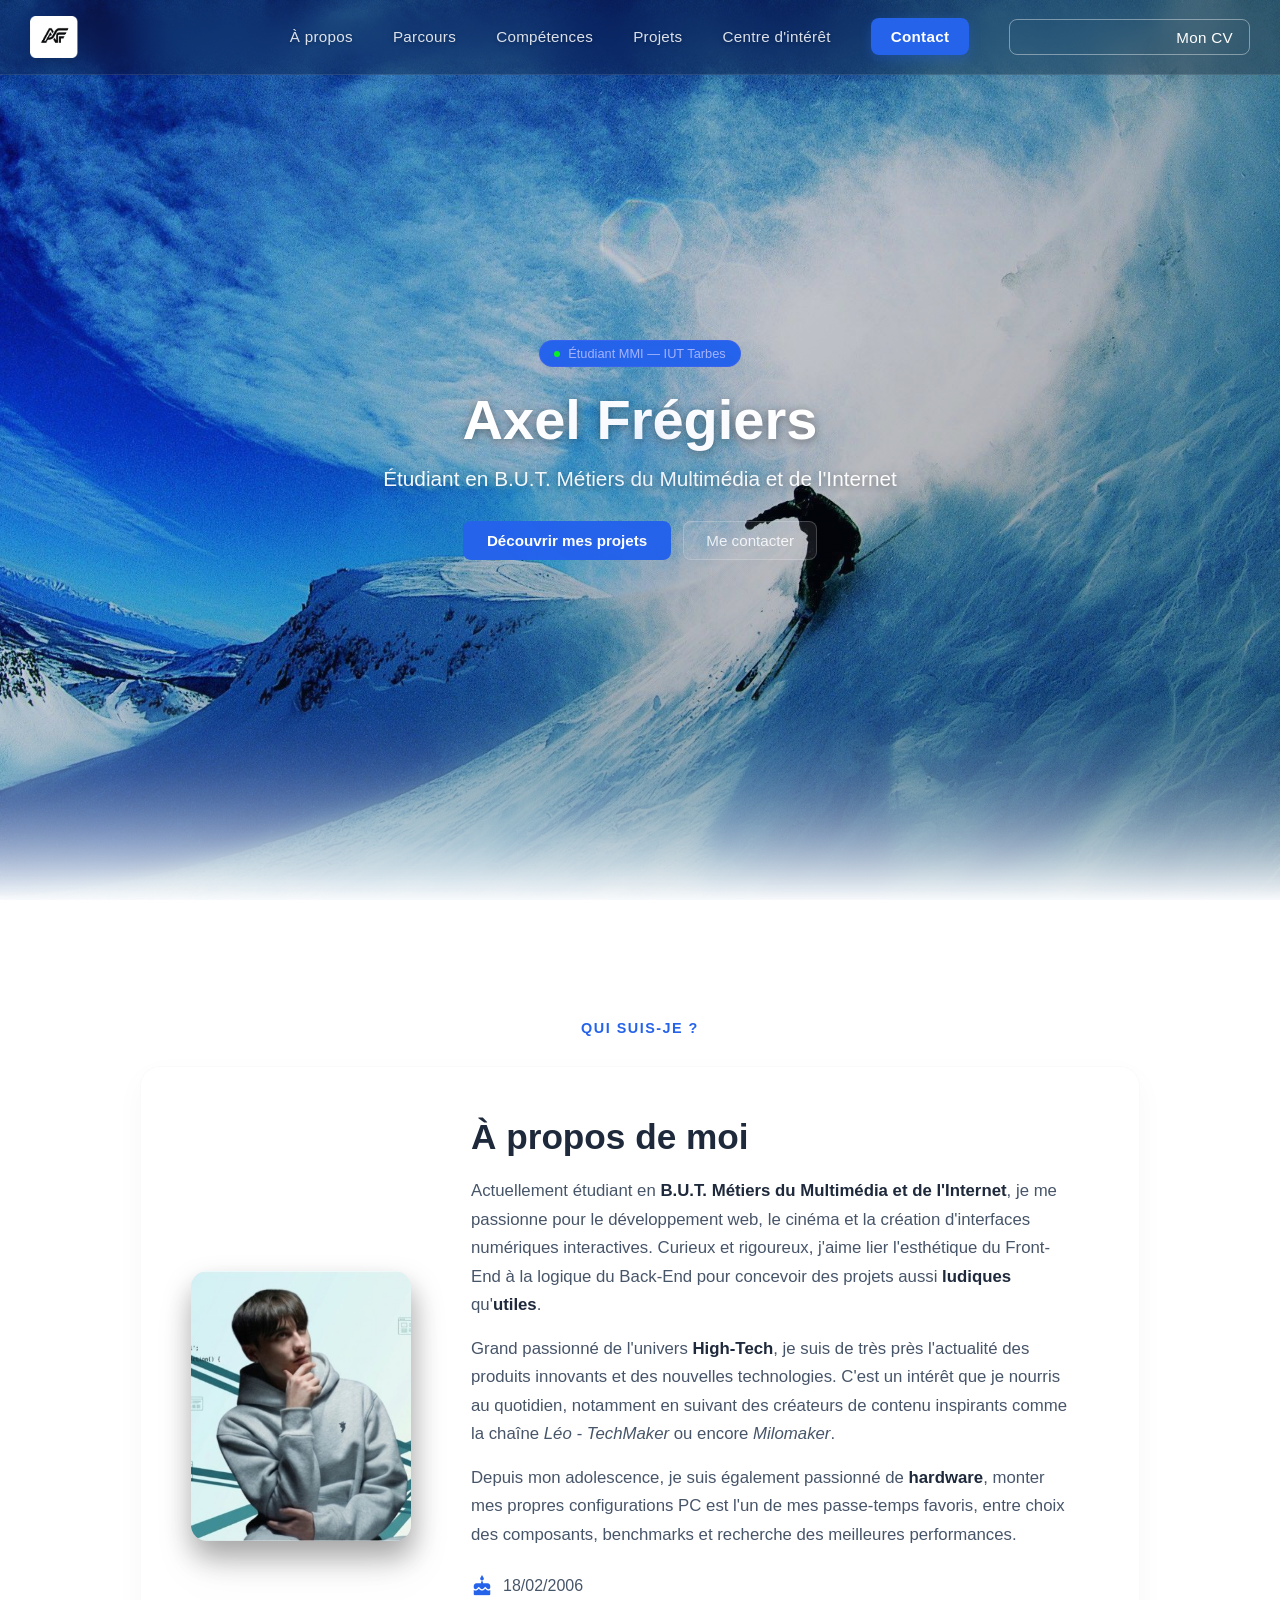
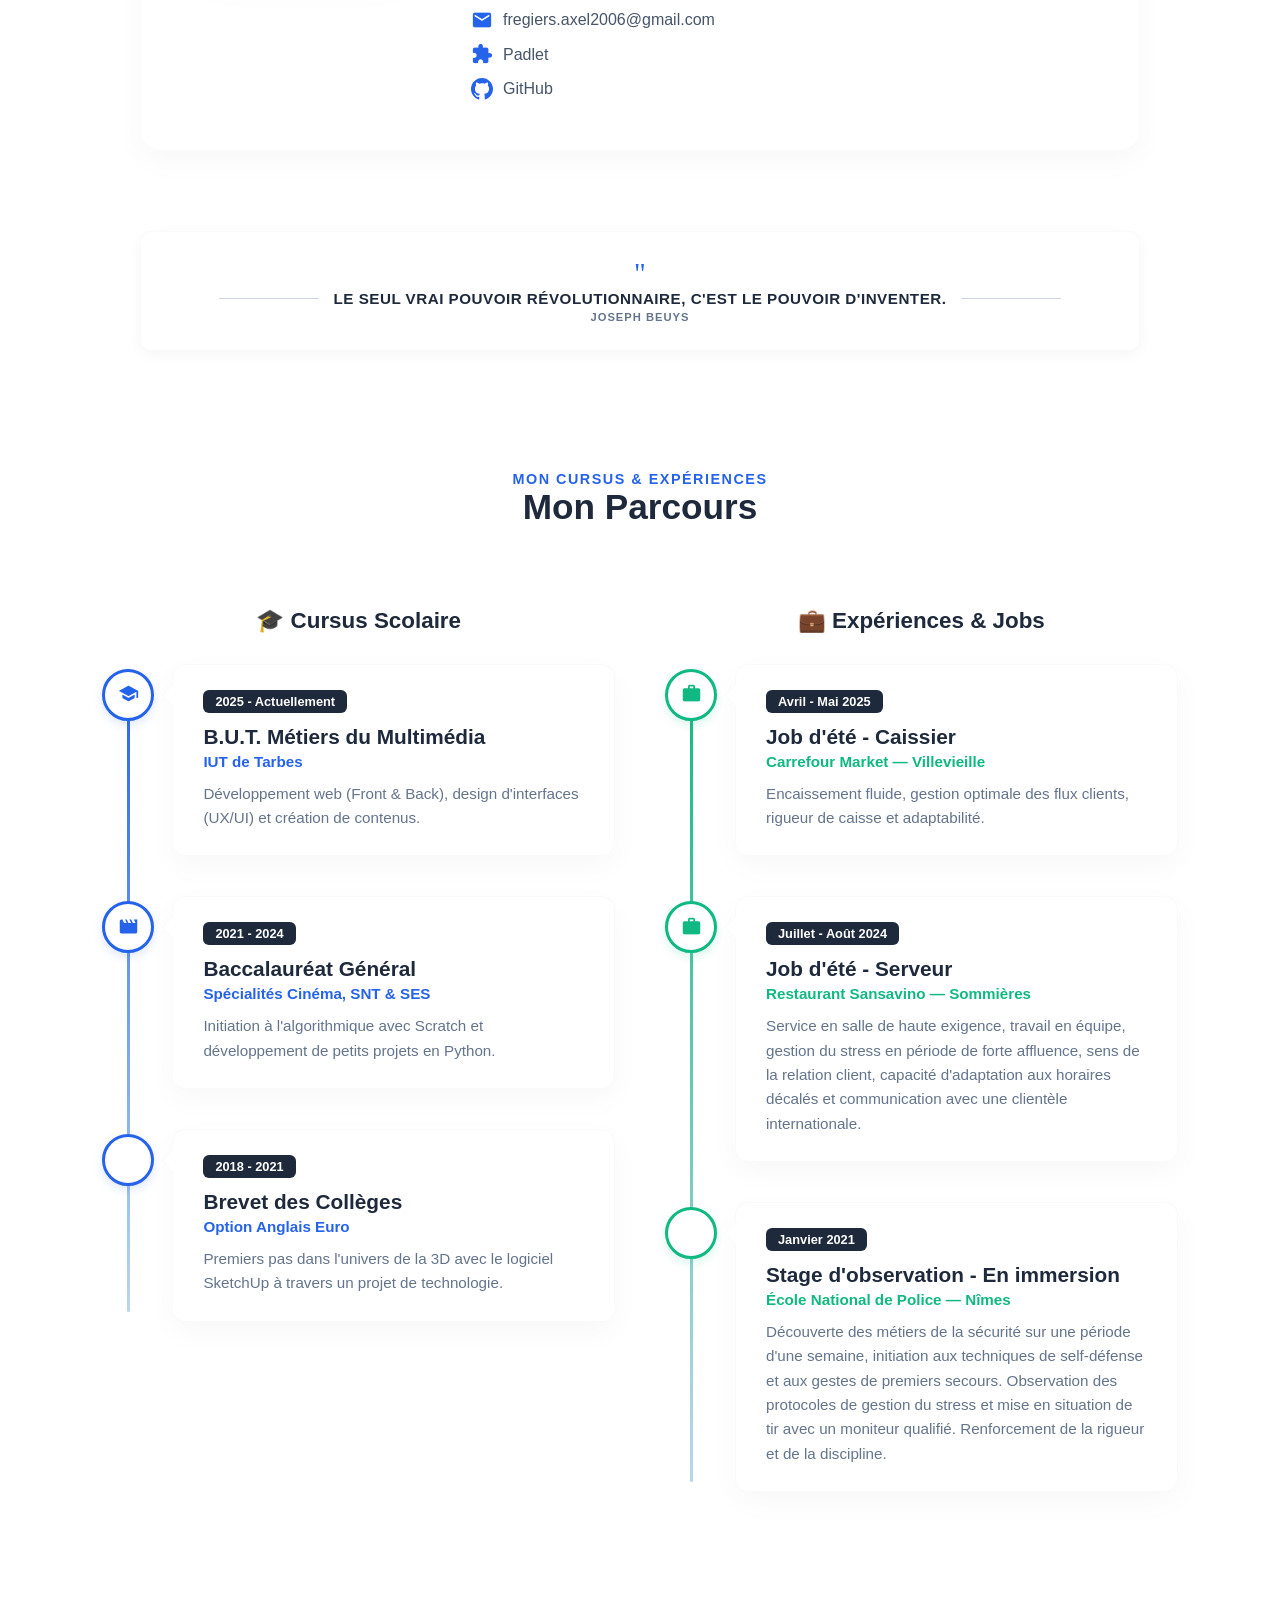
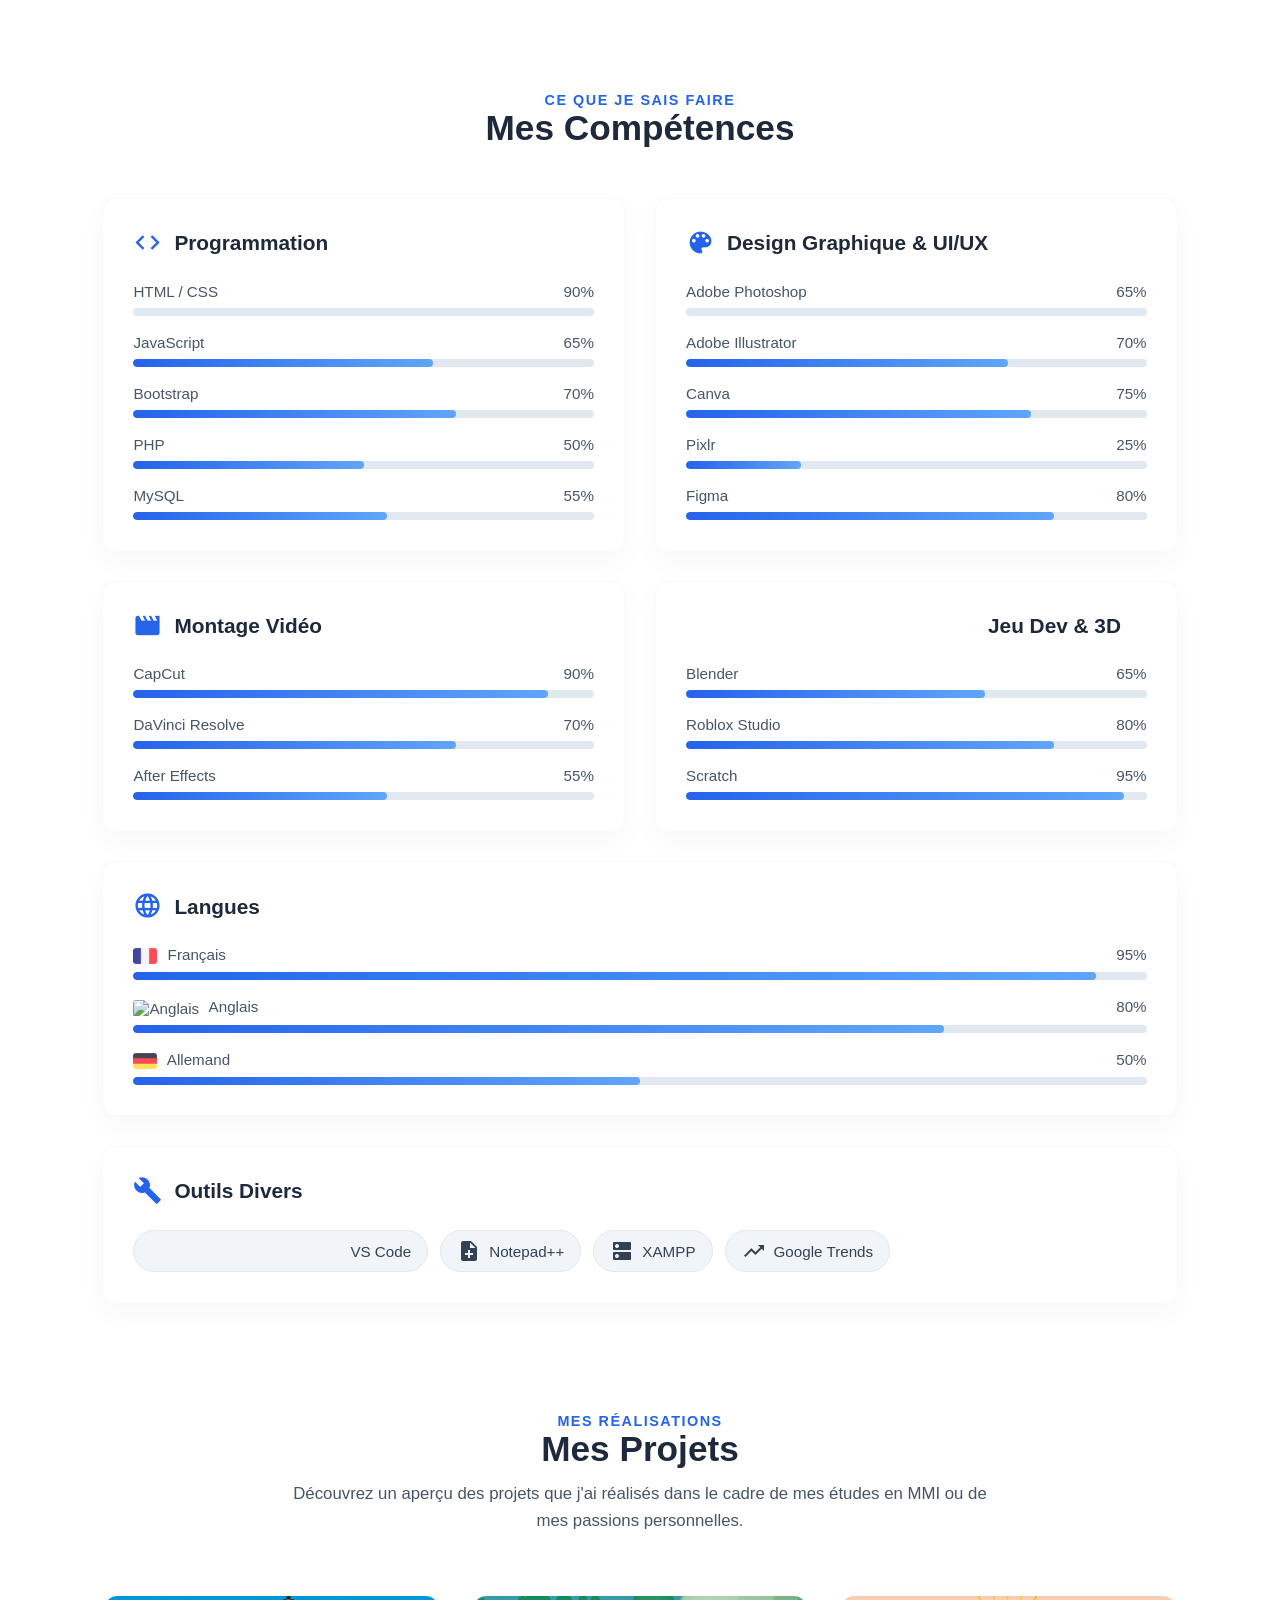
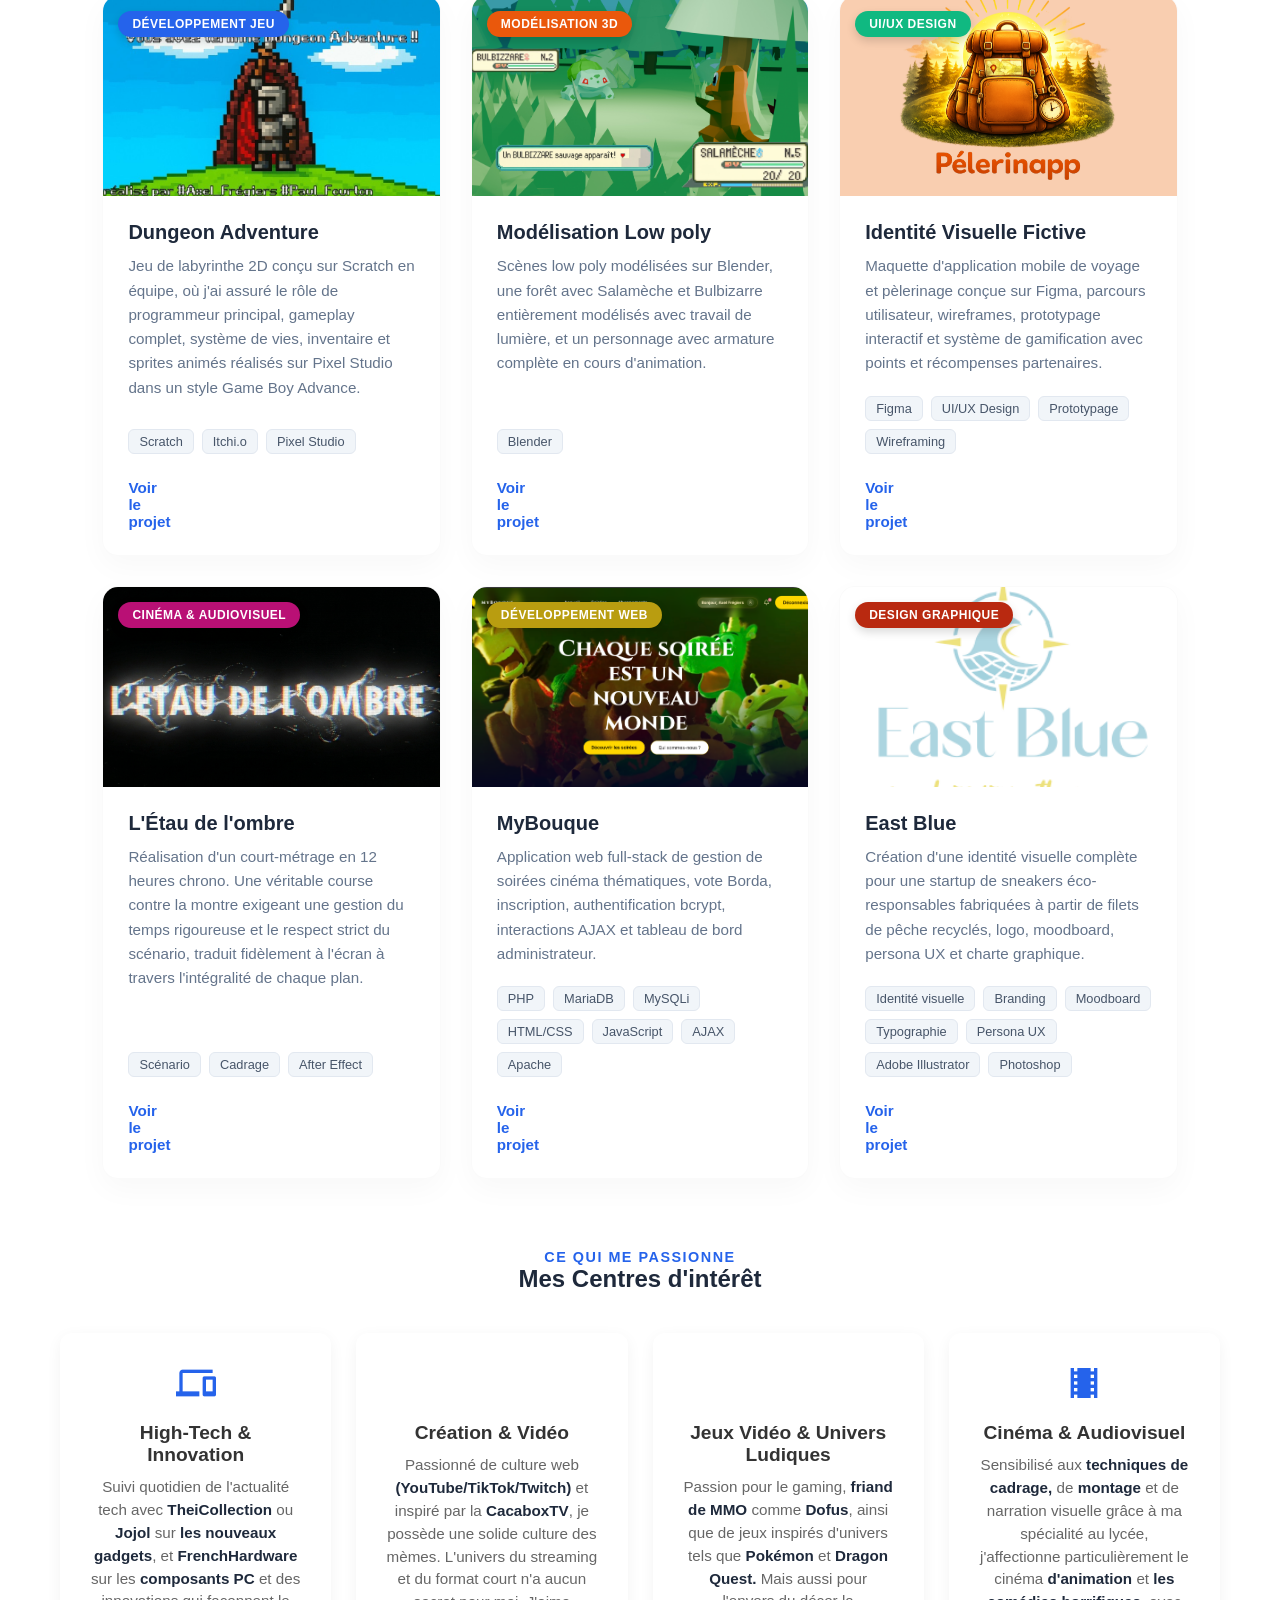
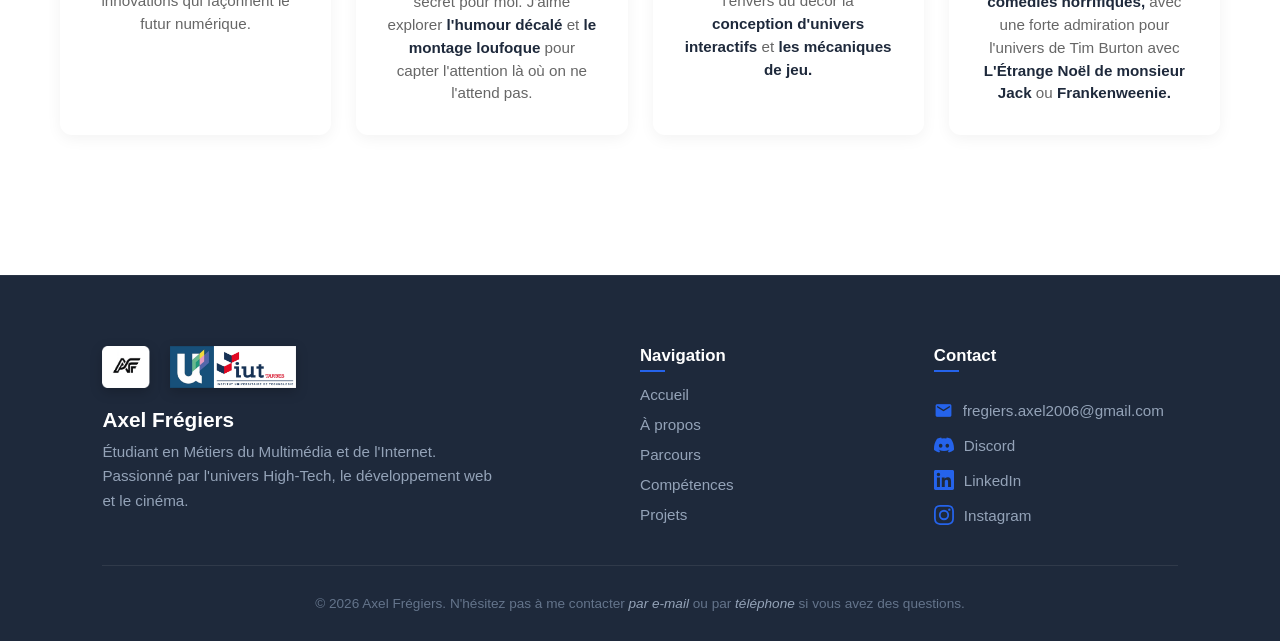
==== commit 30c4e839: "Update index.html" ====
--- a/index.html
+++ b/index.html
@@ -57,7 +57,7 @@
                 <li><a href="#projets" class="nav-link-item">Projets</a></li>
                 <li><a href="#centre" class="nav-link-item">Centre d'intérêt</a></li>
                 <li><a href="#contact" class="btn-contact nav-link-item">Contact</a></li>
-                <li><a href="document/Axel-Fregiers-CV-2026.pdf" 
+                <li><a href="/portfolio/document/Axel-Fregiers-CV-2026.pdf" 
               class="btn-cv nav-link-item" 
               download="Axel-Fregiers-CV-2026.pdf">
              <span class="material-icons">download</span>
@@ -804,7 +804,7 @@
         }
 
         pCtx.beginPath();
-        pCtx.arc(p.x, p.y, p.size, 0, Math.PI * 2);
+        pCtx.arc(p.x, p.y, p.s, 0, Math.PI * 2);
         pCtx.fillStyle = `rgba(${p.color}, ${p.opacity})`;
         pCtx.fill();
     }
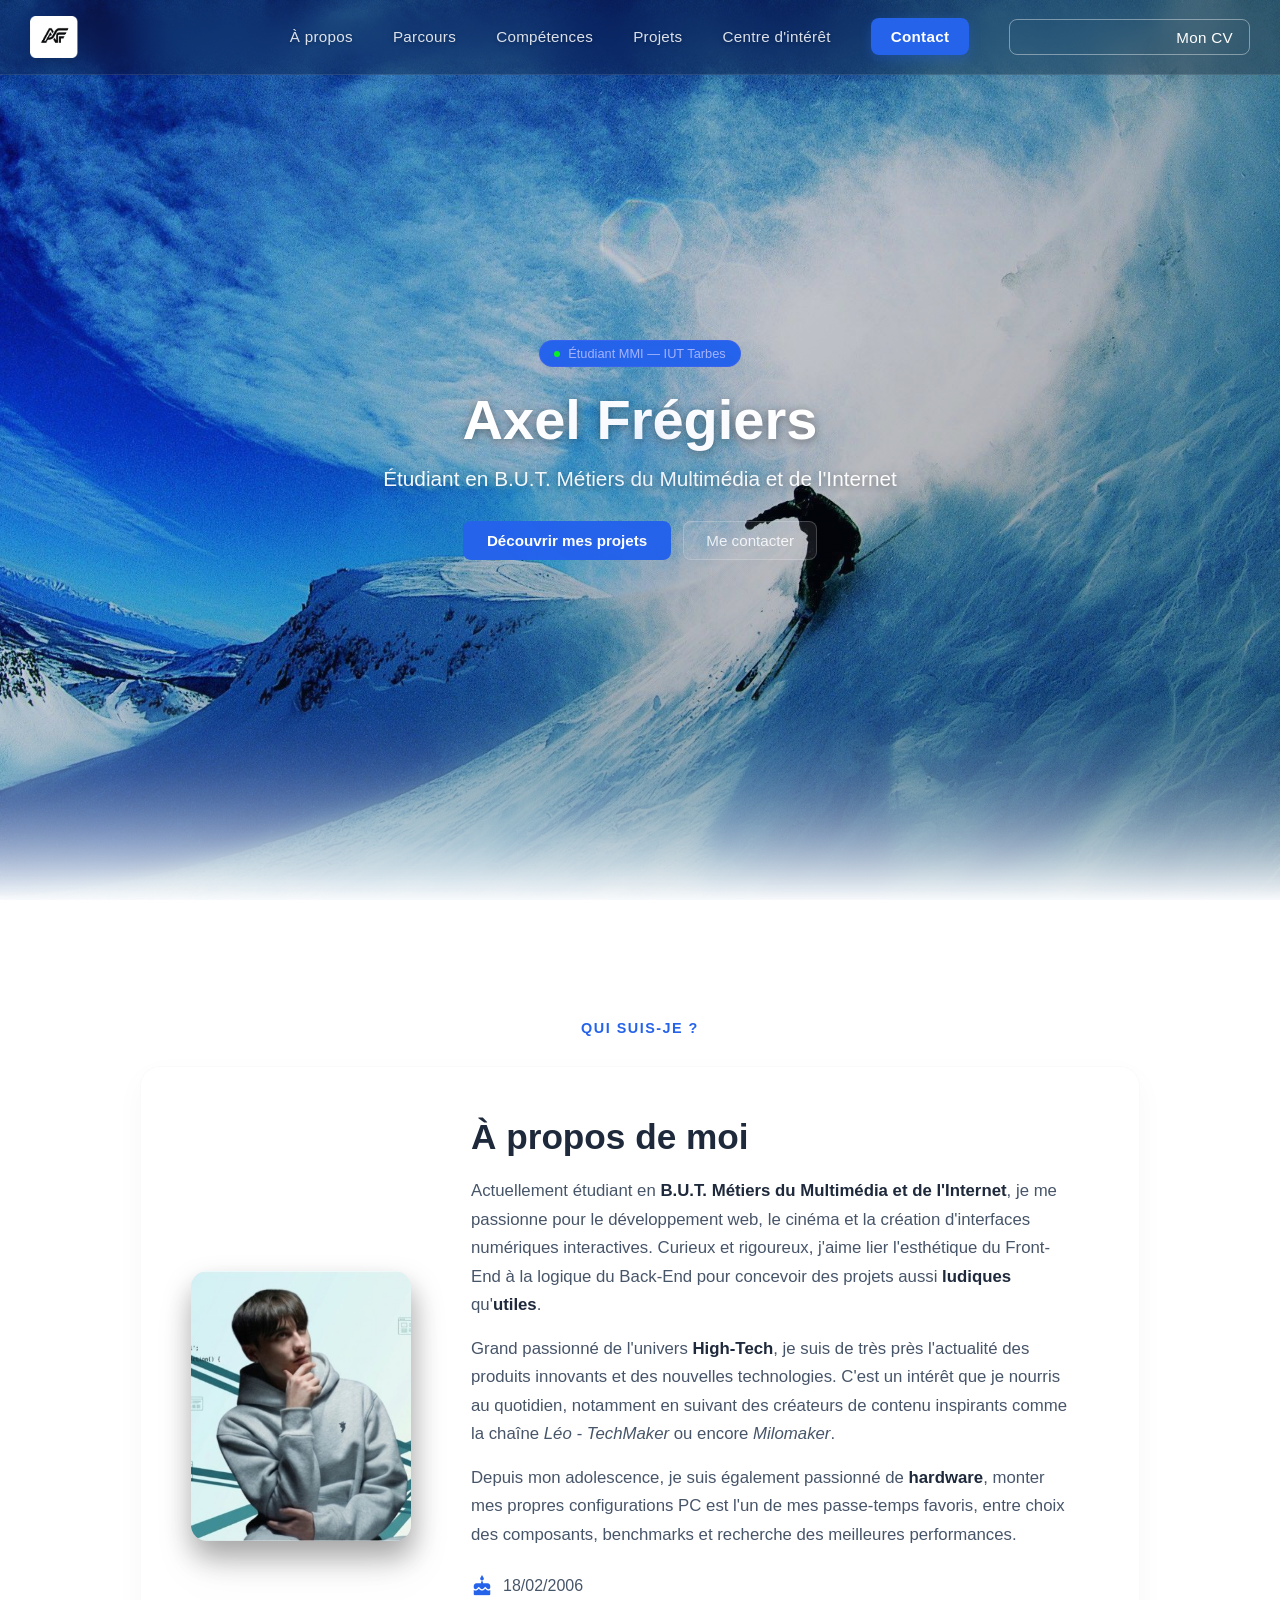
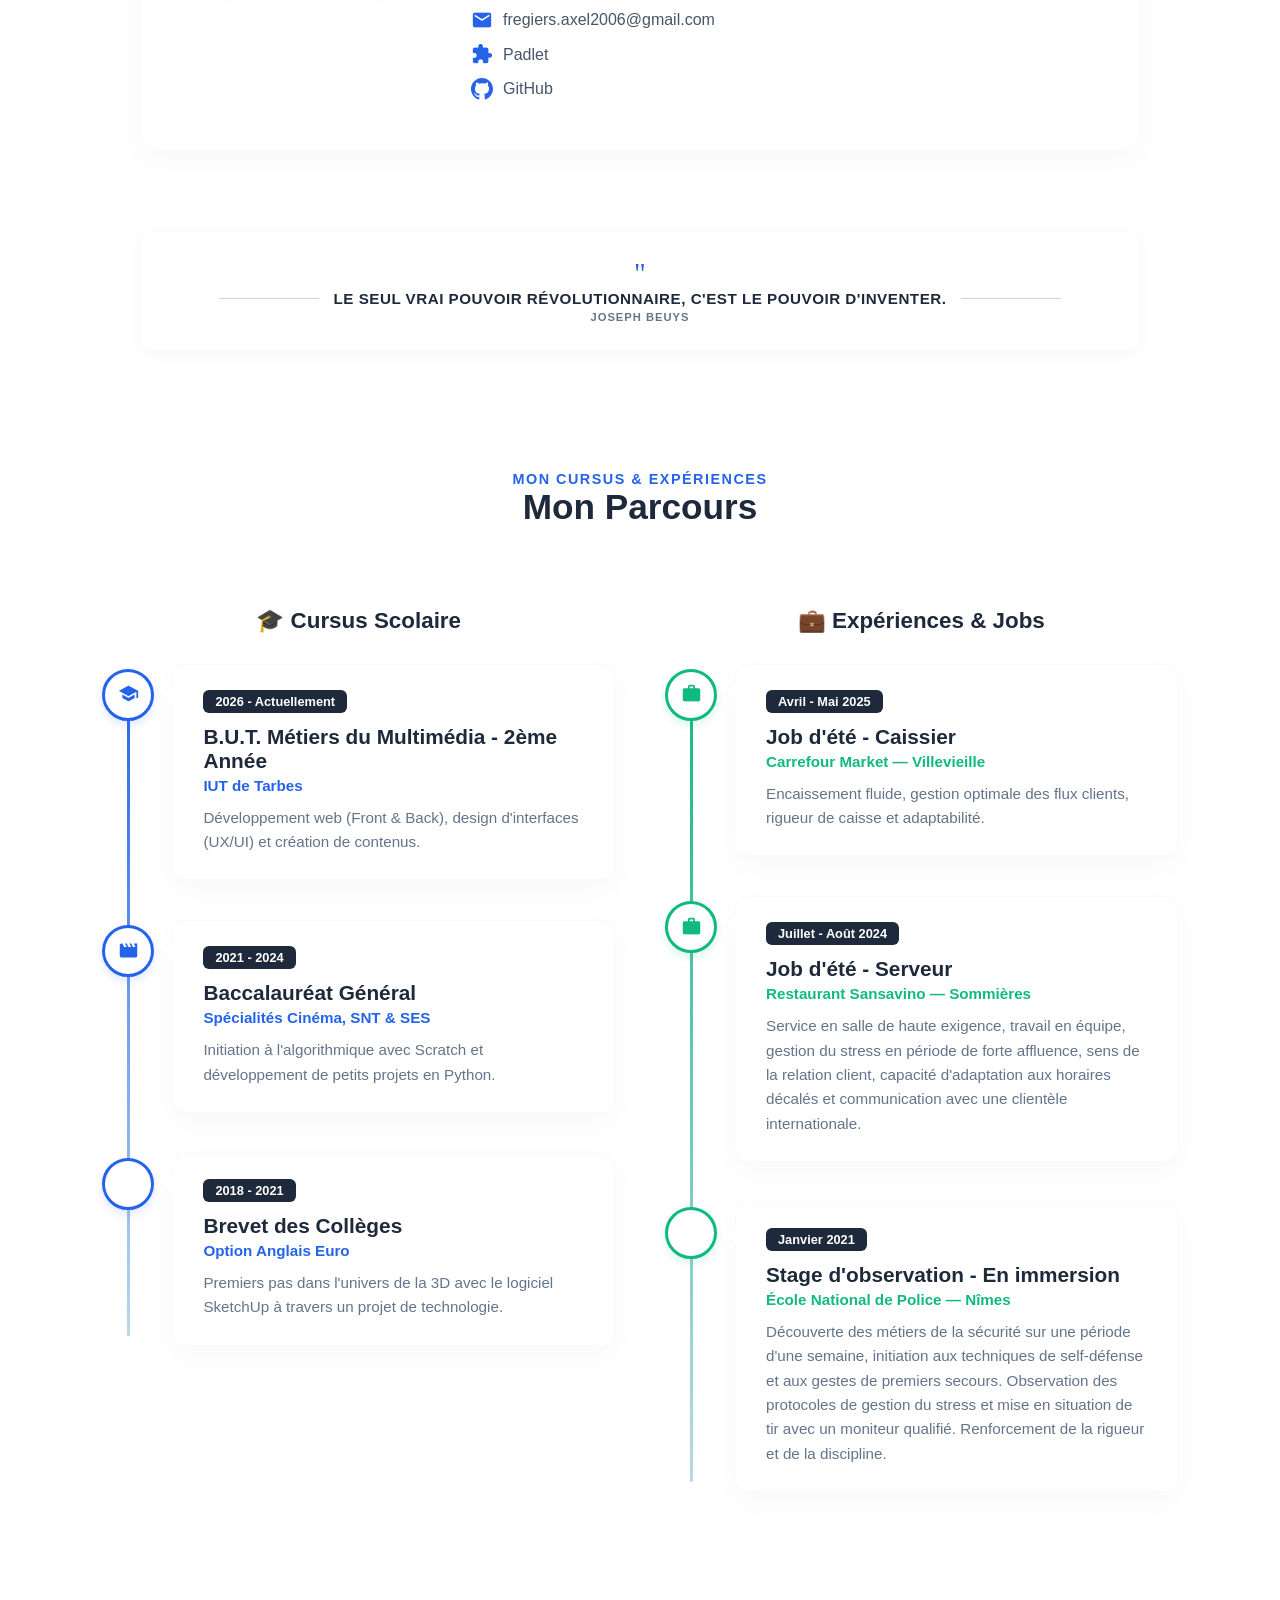
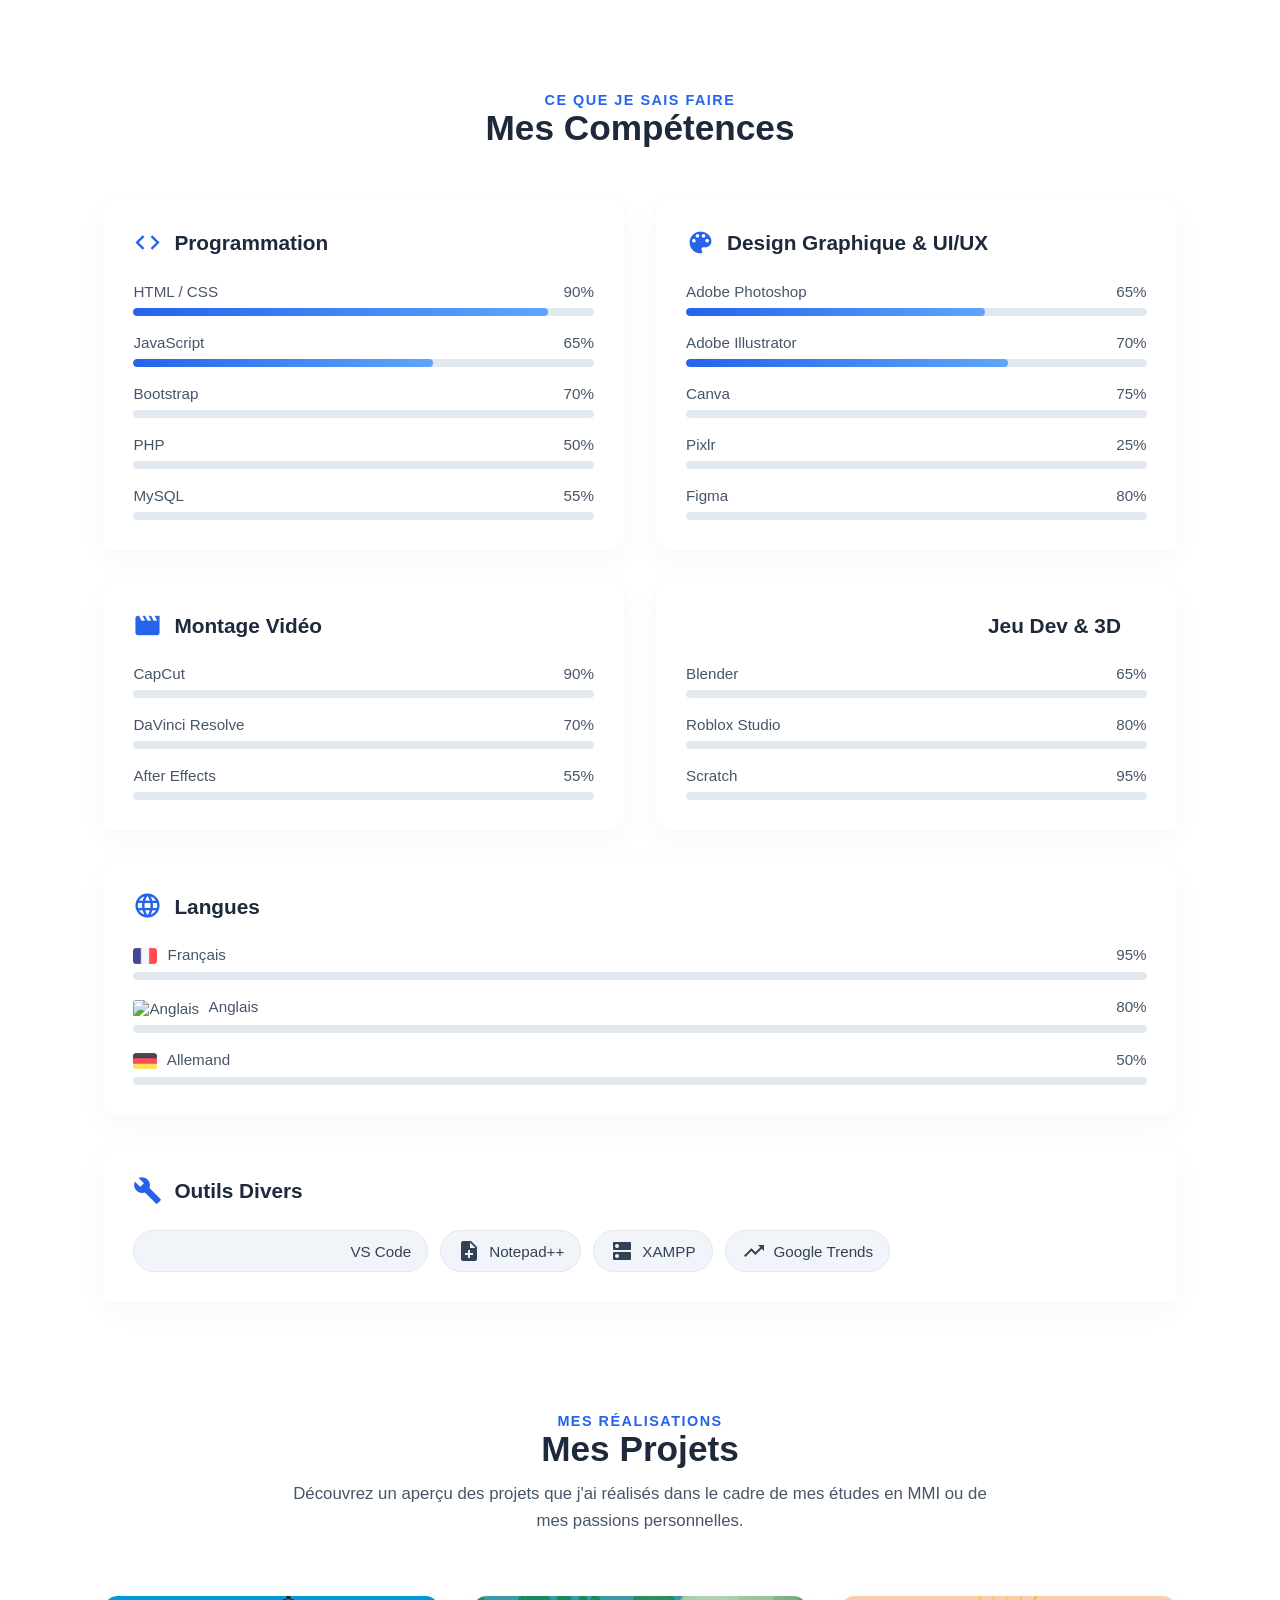
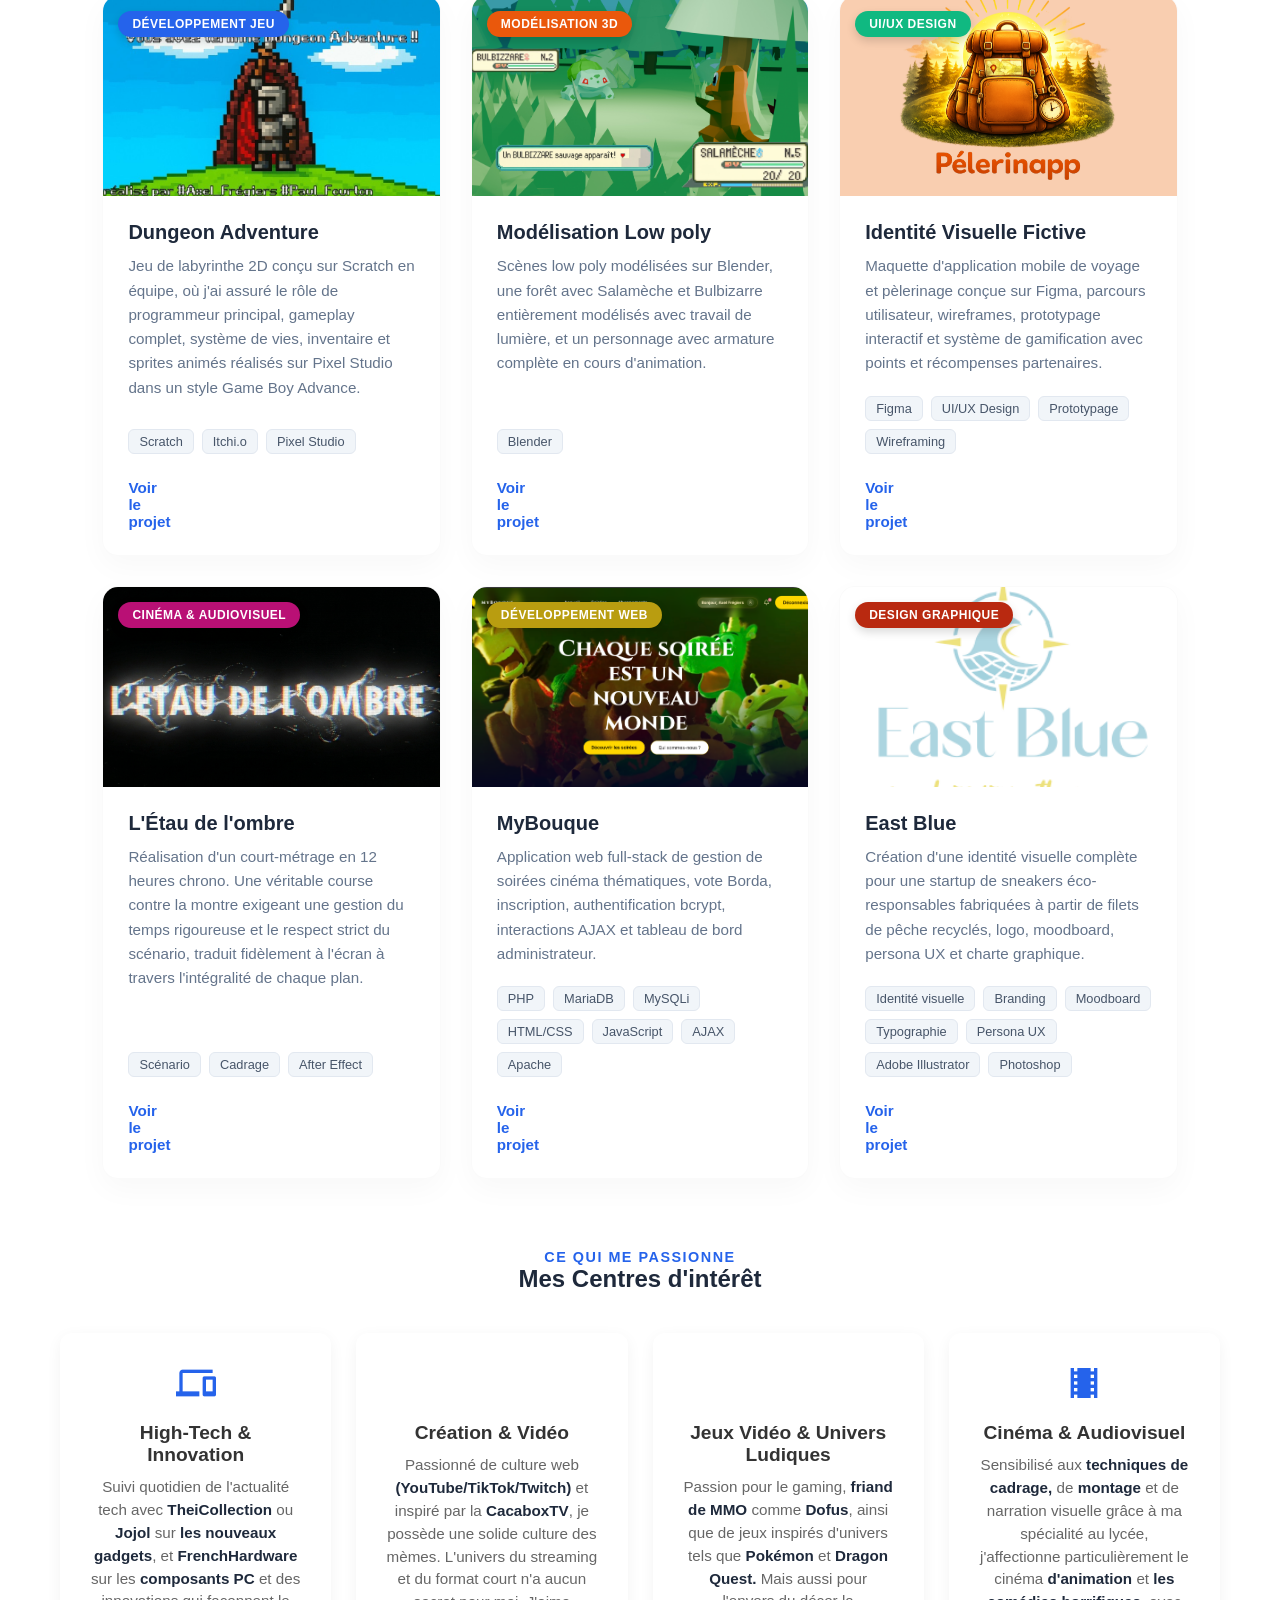
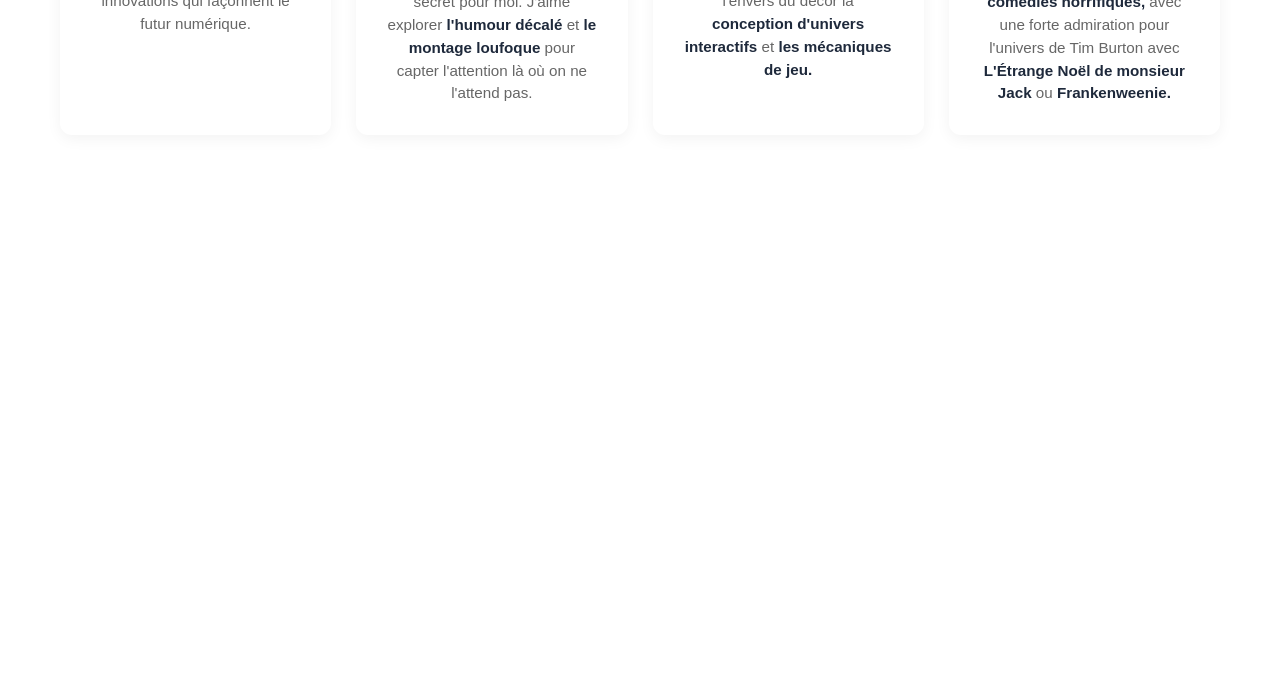
==== commit 8f4780f4: "Update education timeline to reflect current year" ====
--- a/index.html
+++ b/index.html
@@ -173,8 +173,8 @@
                         <span class="material-icons">school</span>
                     </div>
                     <div class="timeline-content">
-                        <span class="timeline-date">2025 - Actuellement</span>
-                        <h3>B.U.T. Métiers du Multimédia</h3>
+                        <span class="timeline-date">2026 - Actuellement</span>
+                        <h3>B.U.T. Métiers du Multimédia - 2ème Année</h3>
                         <h4>IUT de Tarbes</h4>
                         <p>Développement web (Front & Back), design d'interfaces (UX/UI) et création de contenus.</p>
                     </div>
